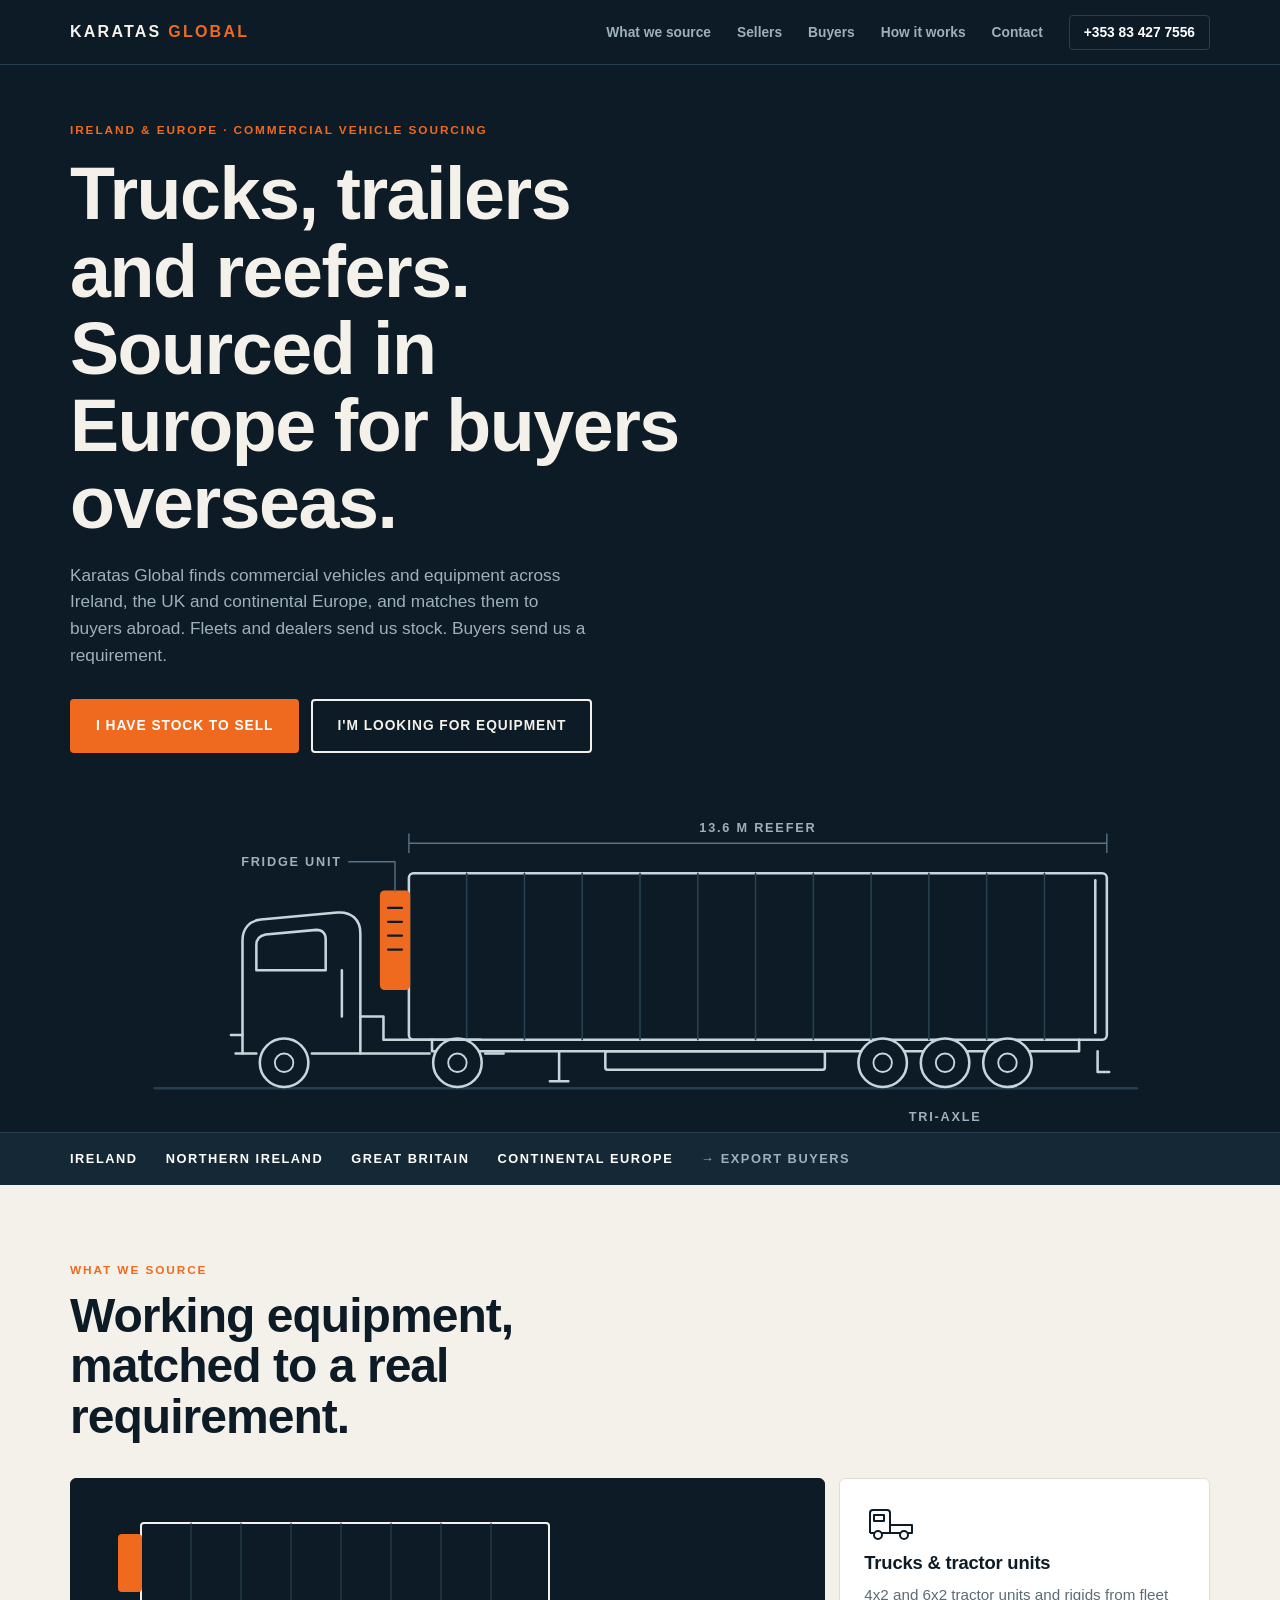
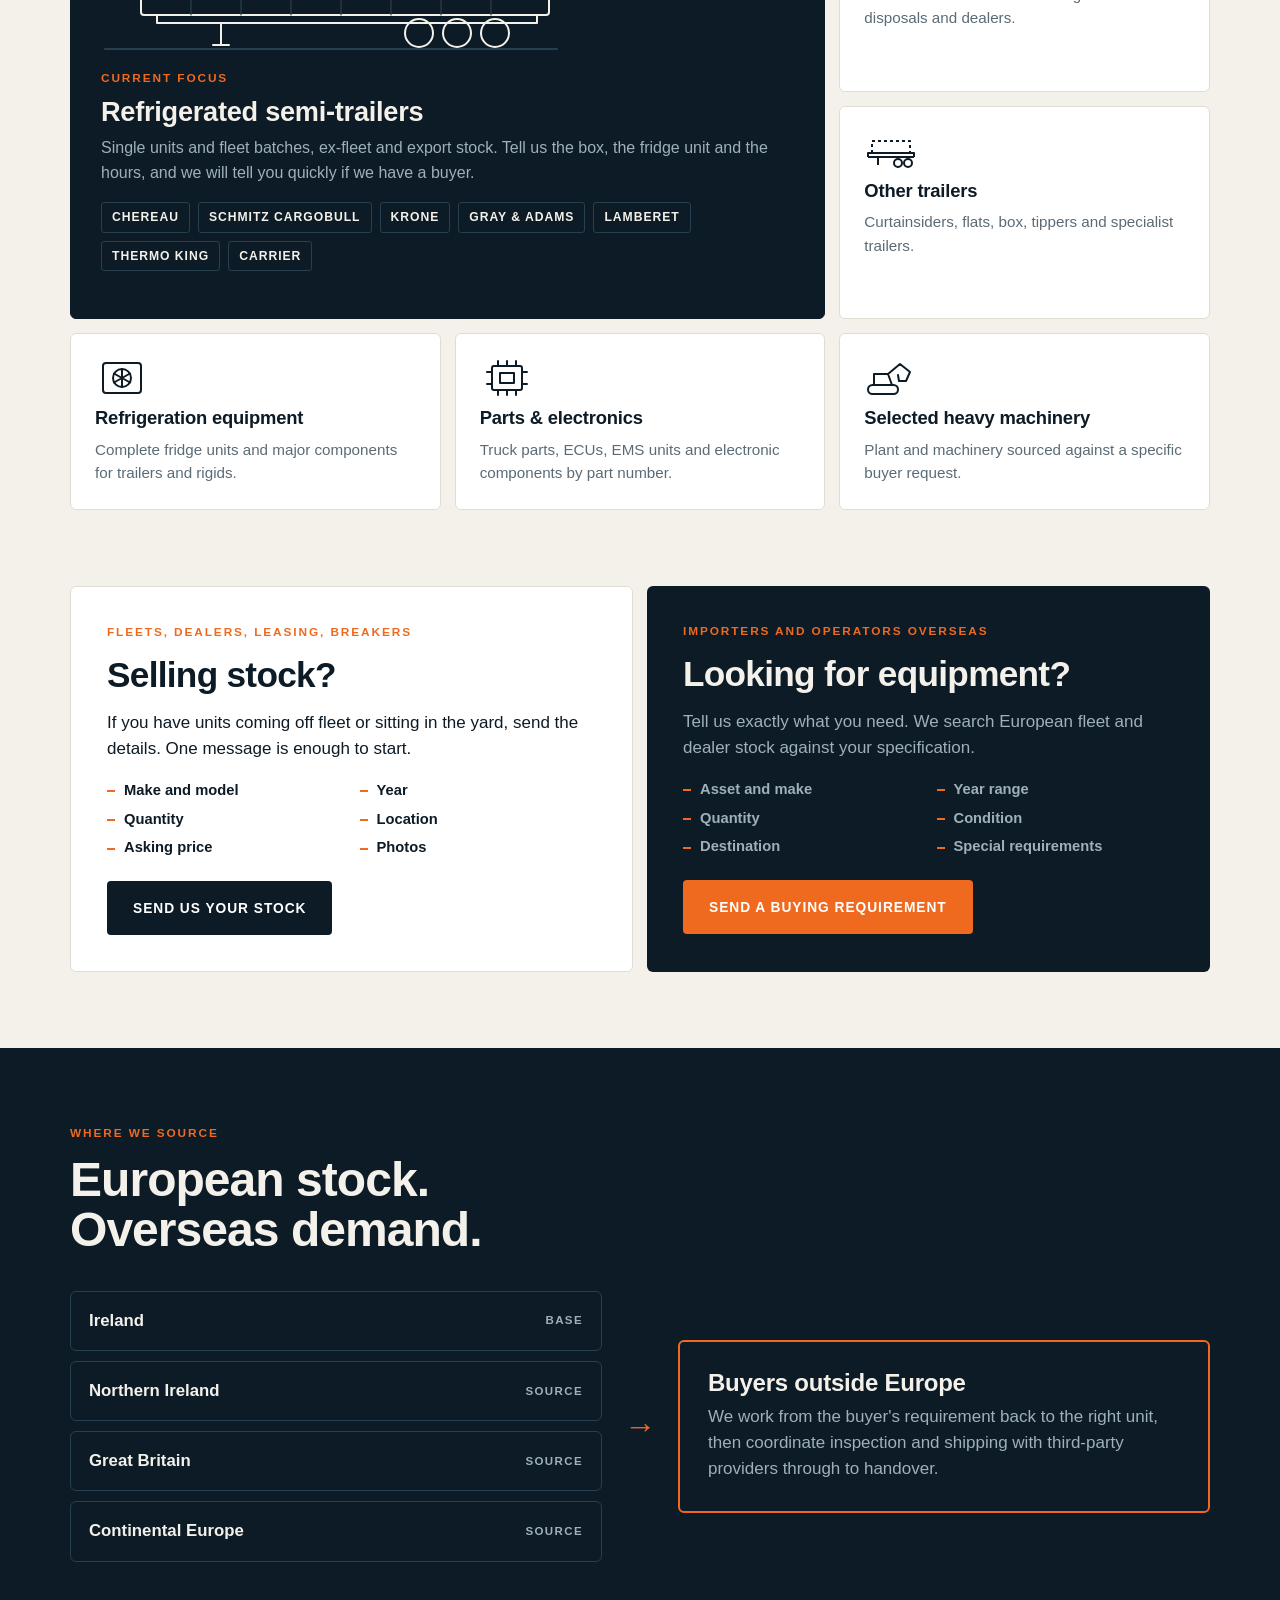
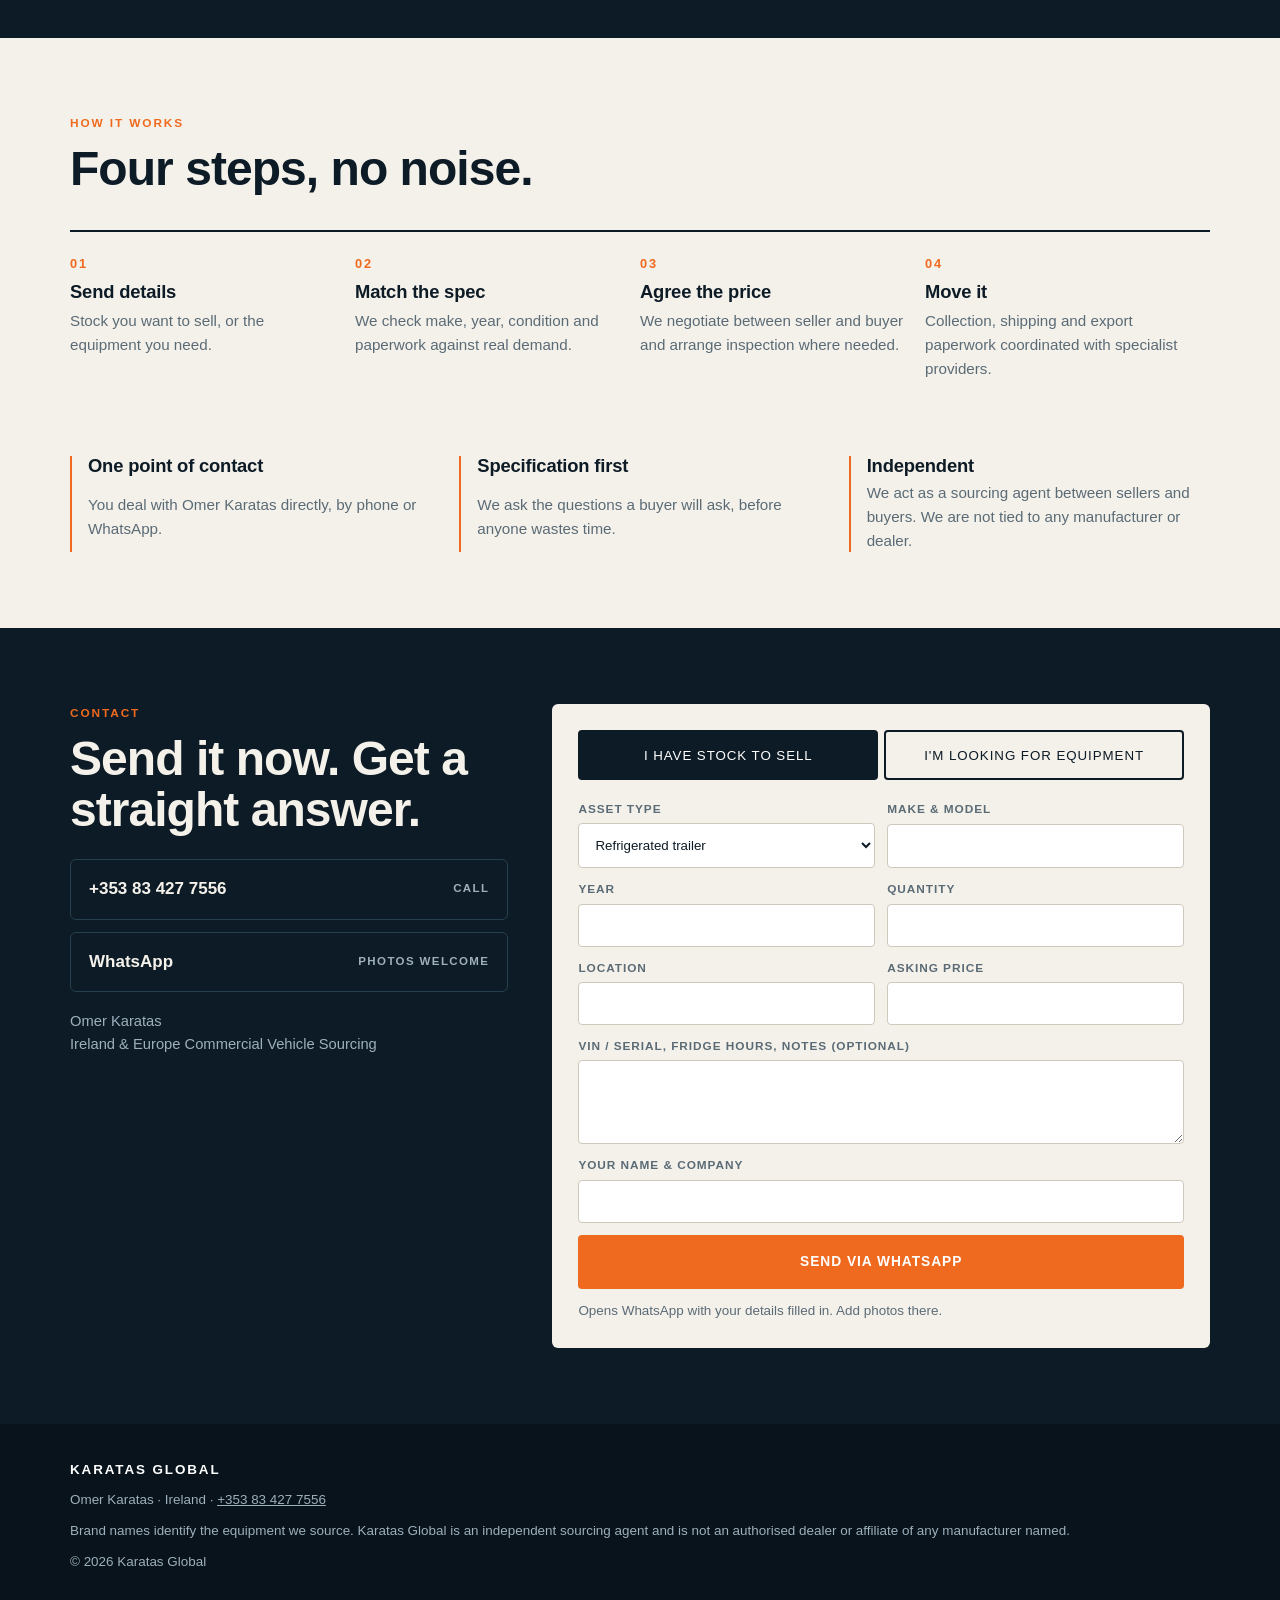
==== index.html @ 40016ddd "Add index.html for Karatas Global website This commit adds a new HTML file for the Karatas Global we" ====
<!doctype html>
<html lang="en">
<head>
<meta charset="utf-8">
<meta name="viewport" content="width=device-width, initial-scale=1">
<title>Karatas Global | Commercial Vehicle Sourcing, Ireland &amp; Europe</title>
<meta name="description" content="Karatas Global sources refrigerated trailers, trucks, trailers, fridge units, parts and machinery across Ireland, the UK and Europe for overseas buyers. Send stock or a buying requirement.">
<link rel="canonical" href="https://karatasglobal.com/">
<meta name="theme-color" content="#0d1b26">
<meta property="og:type" content="website">
<meta property="og:site_name" content="Karatas Global">
<meta property="og:title" content="Karatas Global | Commercial Vehicle Sourcing, Ireland &amp; Europe">
<meta property="og:description" content="Refrigerated trailers, trucks, trailers, fridge units, parts and machinery sourced across Ireland, the UK and Europe for overseas buyers.">
<meta property="og:url" content="https://karatasglobal.com/">
<link rel="icon" href="data:image/svg+xml,%3Csvg xmlns='http://www.w3.org/2000/svg' viewBox='0 0 64 64'%3E%3Crect width='64' height='64' rx='10' fill='%230d1b26'/%3E%3Cpath d='M18 14h8v15l13-15h10L35 30l15 20H40L29.500 35 26 39v11h-8z' fill='%23f4f1ea'/%3E%3Crect x='18' y='54' width='32' height='3' fill='%23ef6a1f'/%3E%3C/svg%3E">
<script type="application/ld+json">
{"@context":"https://schema.org","@type":"Organization","name":"Karatas Global","url":"https://karatasglobal.com/","description":"Commercial vehicle and equipment sourcing across Ireland, the UK and Europe.","telephone":"+353834277556","founder":{"@type":"Person","name":"Omer Karatas"},"areaServed":["Ireland","United Kingdom","Europe"],"contactPoint":{"@type":"ContactPoint","telephone":"+353834277556","contactType":"sales","availableLanguage":["English"]}}
</script>
<style>
:root{--ink:#0d1b26;--ink2:#152836;--line:#27404f;--paper:#f4f1ea;--white:#fff;--mute:#5b6b76;--mute-d:#9db0bc;--acc:#ef6a1f;--acc-d:#c9520f;--max:1180px}
*{box-sizing:border-box}
html{scroll-behavior:smooth;-webkit-text-size-adjust:100%}
body{margin:0;background:var(--paper);color:var(--ink);font:400 17px/1.55 "Helvetica Neue",Helvetica,Arial,system-ui,sans-serif;-webkit-font-smoothing:antialiased}
a{color:inherit}
h1,h2,h3{margin:0;line-height:1.05;letter-spacing:-.02em;font-weight:800}
h2{font-size:clamp(1.9rem,4.4vw,3rem)}
h3{font-size:1.15rem;letter-spacing:-.01em}
p{margin:0}
.wrap{max-width:var(--max);margin:0 auto;padding:0 20px}
.eyebrow{font-size:.74rem;font-weight:700;letter-spacing:.16em;text-transform:uppercase;color:var(--acc)}
.btn{display:inline-flex;align-items:center;justify-content:center;gap:.5em;min-height:54px;padding:0 24px;border:2px solid transparent;border-radius:4px;font-weight:800;font-size:.86rem;letter-spacing:.07em;text-transform:uppercase;text-decoration:none;cursor:pointer;font-family:inherit;transition:background .15s,color .15s,border-color .15s}
.btn-a{background:var(--acc);color:#fff}
.btn-a:hover{background:var(--acc-d)}
.btn-o{border-color:currentColor;background:transparent;color:inherit}
.btn-o:hover{background:var(--paper);color:var(--ink);border-color:var(--paper)}
.btn-d{background:var(--ink);color:#fff}
.btn-d:hover{background:var(--ink2)}
:focus-visible{outline:3px solid var(--acc);outline-offset:2px}

header{position:sticky;top:0;z-index:20;background:var(--ink);color:var(--paper);border-bottom:1px solid var(--line)}
.bar{display:flex;align-items:center;justify-content:space-between;height:64px}
.logo{font-weight:800;letter-spacing:.14em;font-size:1rem;text-decoration:none;white-space:nowrap}
.logo span{color:var(--acc)}
nav ul{display:flex;gap:26px;list-style:none;margin:0;padding:0;align-items:center}
nav a{text-decoration:none;font-size:.86rem;font-weight:600;color:var(--mute-d)}
nav a:hover{color:#fff}
nav a.tel{color:#fff;border:1px solid var(--line);padding:9px 14px;border-radius:4px}
.burger{display:none;background:none;border:1px solid var(--line);color:#fff;width:44px;height:44px;border-radius:4px;font-size:1.2rem;cursor:pointer}

.hero{background:var(--ink);color:var(--paper);padding:56px 0 0;overflow:hidden}
.hero h1{font-size:clamp(2.3rem,6.6vw,4.6rem);max-width:15ch;margin:16px 0 20px}
.hero .lead{max-width:54ch;color:var(--mute-d);font-size:1.08rem}
.cta{display:flex;flex-wrap:wrap;gap:12px;margin-top:30px}
.rig{display:block;width:100%;max-width:1040px;margin:44px auto 0;color:#c9d5dc}
.rig text{font:700 11px "Helvetica Neue",Arial,sans-serif;letter-spacing:.14em;fill:var(--mute-d)}
.strip{background:var(--ink2);color:var(--mute-d);border-top:1px solid var(--line);font-size:.8rem;font-weight:700;letter-spacing:.12em;text-transform:uppercase}
.strip .wrap{display:flex;flex-wrap:wrap;gap:8px 28px;padding-top:16px;padding-bottom:16px}
.strip b{color:#fff;font-weight:700}

section{padding:76px 0}
.head{display:grid;gap:12px;margin-bottom:36px;max-width:60ch}
.head p:not(.eyebrow){color:var(--mute)}
.grid{display:grid;gap:14px;grid-template-columns:repeat(3,1fr)}
.card{background:var(--white);border:1px solid #e2ddd2;border-radius:6px;padding:24px;display:grid;gap:10px;align-content:start}
.card svg{width:54px;height:40px;color:var(--ink)}
.card p:not(.eyebrow){color:var(--mute);font-size:.95rem}
.card.big{grid-column:span 2;grid-row:span 2;background:var(--ink);color:var(--paper);border-color:var(--ink);padding:30px}
.card.big svg{color:var(--paper);width:100%;height:auto;max-width:460px}
.card.big h3{font-size:1.7rem}
.card.big p:not(.eyebrow){color:var(--mute-d);font-size:1rem}
.tags{display:flex;flex-wrap:wrap;gap:8px;margin-top:6px;padding:0;list-style:none}
.tags li{border:1px solid var(--line);border-radius:3px;padding:5px 10px;font-size:.76rem;font-weight:700;letter-spacing:.08em;text-transform:uppercase}

.split{display:grid;grid-template-columns:1fr 1fr;gap:14px}
.panel{border-radius:6px;padding:36px;display:grid;gap:16px;align-content:start}
.panel.s{background:var(--white);border:1px solid #e2ddd2}
.panel.b{background:var(--ink);color:var(--paper)}
.panel.b p:not(.eyebrow),.panel.b li{color:var(--mute-d)}
.panel h2{font-size:clamp(1.6rem,3.2vw,2.2rem)}
.send{list-style:none;margin:0;padding:0;display:grid;grid-template-columns:1fr 1fr;gap:6px 16px;font-size:.92rem;font-weight:600}
.send li::before{content:"";display:inline-block;width:8px;height:2px;background:var(--acc);margin-right:9px;vertical-align:middle}
.panel .btn{justify-self:start;margin-top:6px}

.dark{background:var(--ink);color:var(--paper)}
.dark .head p:not(.eyebrow){color:var(--mute-d)}
.route{display:grid;grid-template-columns:1fr auto 1fr;gap:22px;align-items:center}
.places{display:grid;gap:10px}
.place{border:1px solid var(--line);border-radius:6px;padding:16px 18px;font-weight:800;font-size:1.05rem;display:flex;justify-content:space-between;align-items:center}
.place small{font-weight:600;color:var(--mute-d);font-size:.72rem;letter-spacing:.12em;text-transform:uppercase}
.arrow{color:var(--acc);font-size:2rem;font-weight:800}
.dest{border:2px solid var(--acc);border-radius:6px;padding:28px}
.dest h3{font-size:1.5rem;margin-bottom:8px}
.dest p{color:var(--mute-d)}

.steps{display:grid;grid-template-columns:repeat(4,1fr);gap:0;counter-reset:s;border-top:2px solid var(--ink)}
.step{padding:22px 20px 0 0;counter-increment:s;display:grid;gap:8px;align-content:start}
.step::before{content:"0" counter(s);font-weight:800;font-size:.8rem;letter-spacing:.14em;color:var(--acc)}
.step p{color:var(--mute);font-size:.95rem}

.why{display:grid;grid-template-columns:repeat(3,1fr);gap:28px}
.why div{border-left:2px solid var(--acc);padding-left:16px;display:grid;gap:6px}
.why p{color:var(--mute);font-size:.95rem}

.contact{display:grid;grid-template-columns:.8fr 1.2fr;gap:44px;align-items:start}
.direct{display:grid;gap:12px;margin-top:24px}
.direct a{display:flex;align-items:center;justify-content:space-between;border:1px solid var(--line);border-radius:6px;padding:16px 18px;text-decoration:none;font-weight:800}
.direct a small{color:var(--mute-d);font-weight:600;font-size:.72rem;letter-spacing:.12em;text-transform:uppercase}
.direct a:hover{border-color:var(--acc)}
.formbox{background:var(--paper);color:var(--ink);border-radius:6px;padding:26px}
.tabs{display:grid;grid-template-columns:1fr 1fr;gap:6px;margin-bottom:20px}
.tabs button{min-height:50px;border:2px solid var(--ink);background:transparent;color:var(--ink);font:800 .78rem/1.2 inherit;font-family:inherit;letter-spacing:.07em;text-transform:uppercase;border-radius:4px;cursor:pointer;padding:6px}
.tabs button[aria-selected=true]{background:var(--ink);color:#fff}
form{display:grid;grid-template-columns:1fr 1fr;gap:12px}
form[hidden]{display:none}
label{display:grid;gap:5px;font-size:.74rem;font-weight:700;letter-spacing:.08em;text-transform:uppercase;color:var(--mute)}
label.w{grid-column:1/-1}
input,select,textarea{font:400 16px/1.3 inherit;font-family:inherit;color:var(--ink);background:#fff;border:1px solid #cfc9bc;border-radius:4px;padding:13px 12px;width:100%}
textarea{min-height:84px;resize:vertical}
form .btn{grid-column:1/-1}
.note{grid-column:1/-1;font-size:.84rem;color:var(--mute)}

footer{background:#08131b;color:var(--mute-d);padding:36px 0 96px;font-size:.84rem}
footer .wrap{display:grid;gap:10px}
footer b{color:#fff;letter-spacing:.14em}
.dock{display:none}

@media(max-width:900px){
 nav ul{display:none;position:absolute;left:0;right:0;top:64px;background:var(--ink);flex-direction:column;align-items:stretch;gap:0;padding:8px 20px 20px;border-bottom:1px solid var(--line)}
 nav ul.open{display:flex}
 nav li a{display:block;padding:14px 0;font-size:1rem}
 nav a.tel{text-align:center;margin-top:8px}
 .burger{display:block}
 section{padding:56px 0}
 .hero{padding-top:36px}
 .cta .btn{flex:1 1 100%}
 .grid,.split,.why,.contact{grid-template-columns:1fr}
 .card.big{grid-column:auto;grid-row:auto}
 .steps{grid-template-columns:1fr 1fr;gap:0 16px}
 .step{padding-bottom:18px}
 .route{grid-template-columns:1fr}
 .arrow{transform:rotate(90deg);justify-self:center}
 .panel{padding:26px}
 .rig text{display:none}
 .dock{display:grid;grid-template-columns:1fr 1fr;position:fixed;left:0;right:0;bottom:0;z-index:30;background:var(--ink);border-top:1px solid var(--line);padding-bottom:env(safe-area-inset-bottom)}
 .dock a{min-height:56px;display:flex;align-items:center;justify-content:center;color:#fff;font-weight:800;font-size:.84rem;letter-spacing:.08em;text-transform:uppercase;text-decoration:none}
 .dock a+a{background:var(--acc)}
}
@media(max-width:480px){form{grid-template-columns:1fr}.send{grid-template-columns:1fr}}
@media(prefers-reduced-motion:reduce){html{scroll-behavior:auto}}
</style>
</head>
<body>

<header>
 <div class="wrap bar">
  <a class="logo" href="#top" aria-label="Karatas Global home">KARATAS <span>GLOBAL</span></a>
  <nav aria-label="Main">
   <button class="burger" aria-expanded="false" aria-controls="menu" aria-label="Menu">&#9776;</button>
   <ul id="menu">
    <li><a href="#source">What we source</a></li>
    <li><a href="#sellers">Sellers</a></li>
    <li><a href="#buyers">Buyers</a></li>
    <li><a href="#how">How it works</a></li>
    <li><a href="#contact">Contact</a></li>
    <li><a class="tel" href="tel:+353834277556">+353 83 427 7556</a></li>
   </ul>
  </nav>
 </div>
</header>

<main id="top">
<div class="hero">
 <div class="wrap">
  <p class="eyebrow">Ireland &amp; Europe &middot; Commercial Vehicle Sourcing</p>
  <h1>Trucks, trailers and reefers. Sourced in Europe for buyers overseas.</h1>
  <p class="lead">Karatas Global finds commercial vehicles and equipment across Ireland, the UK and continental Europe, and matches them to buyers abroad. Fleets and dealers send us stock. Buyers send us a requirement.</p>
  <div class="cta">
   <a class="btn btn-a" href="#contact" data-mode="sell">I have stock to sell</a>
   <a class="btn btn-o" href="#contact" data-mode="buy">I'm looking for equipment</a>
  </div>
  <svg class="rig" viewBox="0 0 900 290" fill="none" stroke="currentColor" stroke-width="2.2" stroke-linecap="round" stroke-linejoin="round" role="img" aria-label="Line drawing of a tractor unit pulling a refrigerated semi-trailer">
   <path d="M30 252h850" stroke="#27404f"/>
   <rect x="250" y="66" width="604" height="144" rx="4"/>
   <path d="M300 66v144M350 66v144M400 66v144M450 66v144M500 66v144M550 66v144M600 66v144M650 66v144M700 66v144M750 66v144M800 66v144" stroke="#27404f" stroke-width="1.4"/>
   <path d="M844 72v132"/>
   <rect x="226" y="82" width="24" height="84" rx="3" fill="#ef6a1f" stroke="#ef6a1f"/>
   <path d="M232 96h12M232 108h12M232 120h12M232 132h12" stroke="#0d1b26" stroke-width="2"/>
   <path d="M270 210v10h560v-10M380 220v26M372 246h16"/>
   <rect x="420" y="220" width="190" height="16" rx="2"/>
   <path d="M846 220v18h10"/>
   <g fill="#0d1b26"><circle cx="660" cy="230" r="21"/><circle cx="714" cy="230" r="21"/><circle cx="768" cy="230" r="21"/><circle cx="292" cy="230" r="21"/><circle cx="142" cy="230" r="21"/></g>
   <g stroke-width="1.6"><circle cx="660" cy="230" r="8"/><circle cx="714" cy="230" r="8"/><circle cx="768" cy="230" r="8"/><circle cx="292" cy="230" r="8"/><circle cx="142" cy="230" r="8"/></g>
   <path d="M106 222v-98c0-10 6-17 16-18l66-6c12-1 20 6 20 18v104"/>
   <path d="M118 150v-22c0-5 3-8 8-9l44-4c5 0 8 3 8 8v27z"/>
   <path d="M208 190h20v20h84M100 222h18M166 222h102M316 222h16M192 150v40M96 206h10"/>
   <path d="M250 40h604M250 32v16M854 32v16" stroke="#5b7384" stroke-width="1.2"/>
   <text x="552" y="30" text-anchor="middle" stroke="none">13.6 M REEFER</text>
   <path d="M238 82V56h-40" stroke="#5b7384" stroke-width="1.2"/>
   <text x="192" y="60" text-anchor="end" stroke="none">FRIDGE UNIT</text>
   <text x="714" y="280" text-anchor="middle" stroke="none">TRI-AXLE</text>
  </svg>
 </div>
 <div class="strip"><div class="wrap"><span><b>Ireland</b></span><span><b>Northern Ireland</b></span><span><b>Great Britain</b></span><span><b>Continental Europe</b></span><span>&rarr; Export buyers</span></div></div>
</div>

<section id="source">
 <div class="wrap">
  <div class="head">
   <p class="eyebrow">What we source</p>
   <h2>Working equipment, matched to a real requirement.</h2>
  </div>
  <div class="grid">
   <article class="card big">
    <svg viewBox="0 0 460 150" fill="none" stroke="currentColor" stroke-width="2" stroke-linejoin="round" stroke-linecap="round" aria-hidden="true"><rect x="40" y="14" width="408" height="92" rx="3"/><rect x="18" y="26" width="22" height="56" rx="3" fill="#ef6a1f" stroke="#ef6a1f"/><path d="M90 14v92M140 14v92M190 14v92M240 14v92M290 14v92M340 14v92M390 14v92" stroke="#27404f" stroke-width="1.2"/><path d="M56 106v8h380v-8M120 114v22M112 136h16"/><circle cx="318" cy="124" r="14"/><circle cx="356" cy="124" r="14"/><circle cx="394" cy="124" r="14"/><path d="M4 140h452" stroke="#27404f"/></svg>
    <p class="eyebrow">Current focus</p>
    <h3>Refrigerated semi-trailers</h3>
    <p>Single units and fleet batches, ex-fleet and export stock. Tell us the box, the fridge unit and the hours, and we will tell you quickly if we have a buyer.</p>
    <ul class="tags" aria-label="Makes we look for"><li>Chereau</li><li>Schmitz Cargobull</li><li>Krone</li><li>Gray &amp; Adams</li><li>Lamberet</li><li>Thermo King</li><li>Carrier</li></ul>
   </article>
   <article class="card">
    <svg viewBox="0 0 54 40" fill="none" stroke="currentColor" stroke-width="2" stroke-linejoin="round" aria-hidden="true"><path d="M6 30V10c0-2 1-3 3-3h14c2 0 3 1 3 3v20M26 22h22v8H6"/><path d="M10 18v-6h10v6z"/><circle cx="14" cy="32" r="4" fill="#fff"/><circle cx="40" cy="32" r="4" fill="#fff"/></svg>
    <h3>Trucks &amp; tractor units</h3>
    <p>4x2 and 6x2 tractor units and rigids from fleet disposals and dealers.</p>
   </article>
   <article class="card">
    <svg viewBox="0 0 54 40" fill="none" stroke="currentColor" stroke-width="2" stroke-linejoin="round" aria-hidden="true"><path d="M4 26h46M4 26v-4h46v4M14 26v8"/><circle cx="34" cy="32" r="4" fill="#fff"/><circle cx="44" cy="32" r="4" fill="#fff"/><path d="M8 22V10h38v12" stroke-dasharray="3 3"/></svg>
    <h3>Other trailers</h3>
    <p>Curtainsiders, flats, box, tippers and specialist trailers.</p>
   </article>
   <article class="card">
    <svg viewBox="0 0 54 40" fill="none" stroke="currentColor" stroke-width="2" stroke-linejoin="round" stroke-linecap="round" aria-hidden="true"><rect x="8" y="5" width="38" height="30" rx="3"/><circle cx="27" cy="20" r="9"/><path d="M27 11v18M19 15.500l16 9M35 15.500l-16 9"/></svg>
    <h3>Refrigeration equipment</h3>
    <p>Complete fridge units and major components for trailers and rigids.</p>
   </article>
   <article class="card">
    <svg viewBox="0 0 54 40" fill="none" stroke="currentColor" stroke-width="2" stroke-linejoin="round" stroke-linecap="round" aria-hidden="true"><rect x="12" y="8" width="30" height="24" rx="2"/><rect x="20" y="15" width="14" height="10"/><path d="M18 8V3M27 8V3M36 8V3M18 37v-5M27 37v-5M36 37v-5M12 14H7M12 26H7M47 14h-5M47 26h-5"/></svg>
    <h3>Parts &amp; electronics</h3>
    <p>Truck parts, ECUs, EMS units and electronic components by part number.</p>
   </article>
   <article class="card">
    <svg viewBox="0 0 54 40" fill="none" stroke="currentColor" stroke-width="2" stroke-linejoin="round" stroke-linecap="round" aria-hidden="true"><rect x="4" y="27" width="30" height="9" rx="4.500"/><path d="M10 27V16h14l4 11M24 16l12-10 10 8-4 9h-7l-1-6"/></svg>
    <h3>Selected heavy machinery</h3>
    <p>Plant and machinery sourced against a specific buyer request.</p>
   </article>
  </div>
 </div>
</section>

<section style="padding-top:0">
 <div class="wrap split">
  <div class="panel s" id="sellers">
   <p class="eyebrow">Fleets, dealers, leasing, breakers</p>
   <h2>Selling stock?</h2>
   <p>If you have units coming off fleet or sitting in the yard, send the details. One message is enough to start.</p>
   <ul class="send"><li>Make and model</li><li>Year</li><li>Quantity</li><li>Location</li><li>Asking price</li><li>Photos</li></ul>
   <a class="btn btn-d" href="#contact" data-mode="sell">Send us your stock</a>
  </div>
  <div class="panel b" id="buyers">
   <p class="eyebrow">Importers and operators overseas</p>
   <h2>Looking for equipment?</h2>
   <p>Tell us exactly what you need. We search European fleet and dealer stock against your specification.</p>
   <ul class="send"><li>Asset and make</li><li>Year range</li><li>Quantity</li><li>Condition</li><li>Destination</li><li>Special requirements</li></ul>
   <a class="btn btn-a" href="#contact" data-mode="buy">Send a buying requirement</a>
  </div>
 </div>
</section>

<section class="dark" id="coverage">
 <div class="wrap">
  <div class="head">
   <p class="eyebrow">Where we source</p>
   <h2>European stock. Overseas demand.</h2>
  </div>
  <div class="route">
   <div class="places">
    <div class="place">Ireland <small>Base</small></div>
    <div class="place">Northern Ireland <small>Source</small></div>
    <div class="place">Great Britain <small>Source</small></div>
    <div class="place">Continental Europe <small>Source</small></div>
   </div>
   <div class="arrow" aria-hidden="true">&rarr;</div>
   <div class="dest">
    <h3>Buyers outside Europe</h3>
    <p>We work from the buyer's requirement back to the right unit, then coordinate inspection and shipping with third-party providers through to handover.</p>
   </div>
  </div>
 </div>
</section>

<section id="how">
 <div class="wrap">
  <div class="head">
   <p class="eyebrow">How it works</p>
   <h2>Four steps, no noise.</h2>
  </div>
  <div class="steps">
   <div class="step"><h3>Send details</h3><p>Stock you want to sell, or the equipment you need.</p></div>
   <div class="step"><h3>Match the spec</h3><p>We check make, year, condition and paperwork against real demand.</p></div>
   <div class="step"><h3>Agree the price</h3><p>We negotiate between seller and buyer and arrange inspection where needed.</p></div>
   <div class="step"><h3>Move it</h3><p>Collection, shipping and export paperwork coordinated with specialist providers.</p></div>
  </div>
 </div>
</section>

<section style="padding-top:0">
 <div class="wrap">
  <div class="why">
   <div><h3>One point of contact</h3><p>You deal with Omer Karatas directly, by phone or WhatsApp.</p></div>
   <div><h3>Specification first</h3><p>We ask the questions a buyer will ask, before anyone wastes time.</p></div>
   <div><h3>Independent</h3><p>We act as a sourcing agent between sellers and buyers. We are not tied to any manufacturer or dealer.</p></div>
  </div>
 </div>
</section>

<section class="dark" id="contact">
 <div class="wrap contact">
  <div>
   <p class="eyebrow">Contact</p>
   <h2 style="margin-top:12px">Send it now. Get a straight answer.</h2>
   <div class="direct">
    <a href="tel:+353834277556"><span>+353 83 427 7556</span><small>Call</small></a>
    <a href="https://wa.me/353834277556" target="_blank" rel="noopener"><span>WhatsApp</span><small>Photos welcome</small></a>
   </div>
   <p style="margin-top:18px;color:var(--mute-d);font-size:.92rem">Omer Karatas<br>Ireland &amp; Europe Commercial Vehicle Sourcing</p>
  </div>
  <div class="formbox">
   <div class="tabs" role="tablist">
    <button type="button" role="tab" id="t-sell" aria-controls="f-sell" aria-selected="true">I have stock to sell</button>
    <button type="button" role="tab" id="t-buy" aria-controls="f-buy" aria-selected="false">I'm looking for equipment</button>
   </div>
   <form id="f-sell" data-title="STOCK FOR SALE" role="tabpanel" aria-labelledby="t-sell">
    <label>Asset type<select name="Asset"><option>Refrigerated trailer</option><option>Truck / tractor unit</option><option>Other trailer</option><option>Fridge unit</option><option>Parts / electronics</option><option>Heavy machinery</option></select></label>
    <label>Make &amp; model<input name="Make / model" required autocomplete="off"></label>
    <label>Year<input name="Year" inputmode="numeric"></label>
    <label>Quantity<input name="Quantity" inputmode="numeric"></label>
    <label>Location<input name="Location" required></label>
    <label>Asking price<input name="Price"></label>
    <label class="w">VIN / serial, fridge hours, notes (optional)<textarea name="Notes"></textarea></label>
    <label class="w">Your name &amp; company<input name="From" required autocomplete="name"></label>
    <button class="btn btn-a" type="submit">Send via WhatsApp</button>
    <p class="note">Opens WhatsApp with your details filled in. Add photos there.</p>
   </form>
   <form id="f-buy" data-title="BUYING REQUIREMENT" role="tabpanel" aria-labelledby="t-buy" hidden>
    <label>Asset type<select name="Asset"><option>Refrigerated trailer</option><option>Truck / tractor unit</option><option>Other trailer</option><option>Fridge unit</option><option>Parts / electronics</option><option>Heavy machinery</option></select></label>
    <label>Make &amp; model<input name="Make / model" autocomplete="off"></label>
    <label>Year range<input name="Year range" placeholder="e.g. 2012 or newer"></label>
    <label>Quantity<input name="Quantity" inputmode="numeric"></label>
    <label>Condition<input name="Condition" placeholder="e.g. working, road-ready"></label>
    <label>Destination country / port<input name="Destination" required></label>
    <label class="w">Special requirements (optional)<textarea name="Requirements"></textarea></label>
    <label class="w">Your name &amp; company<input name="From" required autocomplete="name"></label>
    <button class="btn btn-a" type="submit">Send via WhatsApp</button>
    <p class="note">Opens WhatsApp with your requirement filled in.</p>
   </form>
  </div>
 </div>
</section>
</main>

<footer>
 <div class="wrap">
  <b>KARATAS GLOBAL</b>
  <span>Omer Karatas &middot; Ireland &middot; <a href="tel:+353834277556">+353 83 427 7556</a></span>
  <span>Brand names identify the equipment we source. Karatas Global is an independent sourcing agent and is not an authorised dealer or affiliate of any manufacturer named.</span>
  <span>&copy; 2026 Karatas Global</span>
 </div>
</footer>

<div class="dock">
 <a href="tel:+353834277556">Call</a>
 <a href="https://wa.me/353834277556" target="_blank" rel="noopener">WhatsApp</a>
</div>

<script>
(function(){
 var WA='https://wa.me/353834277556?text=';
 var burger=document.querySelector('.burger'),menu=document.getElementById('menu');
 burger.addEventListener('click',function(){var o=menu.classList.toggle('open');burger.setAttribute('aria-expanded',o);});
 menu.addEventListener('click',function(e){if(e.target.tagName==='A'){menu.classList.remove('open');burger.setAttribute('aria-expanded',false);}});
 var tabs={sell:document.getElementById('t-sell'),buy:document.getElementById('t-buy')};
 var forms={sell:document.getElementById('f-sell'),buy:document.getElementById('f-buy')};
 function mode(m){for(var k in tabs){var on=k===m;tabs[k].setAttribute('aria-selected',on);forms[k].hidden=!on;}}
 tabs.sell.addEventListener('click',function(){mode('sell');});
 tabs.buy.addEventListener('click',function(){mode('buy');});
 document.querySelectorAll('[data-mode]').forEach(function(a){a.addEventListener('click',function(){mode(a.getAttribute('data-mode'));});});
 function send(e){
  e.preventDefault();
  var f=e.target,lines=['KARATAS GLOBAL - '+f.getAttribute('data-title')];
  Array.prototype.forEach.call(f.elements,function(el){if(el.name&&el.value.trim()){lines.push(el.name+': '+el.value.trim());}});
  window.open(WA+encodeURIComponent(lines.join('\n')),'_blank','noopener');
 }
 forms.sell.addEventListener('submit',send);
 forms.buy.addEventListener('submit',send);
})();
</script>
</body>
</html>
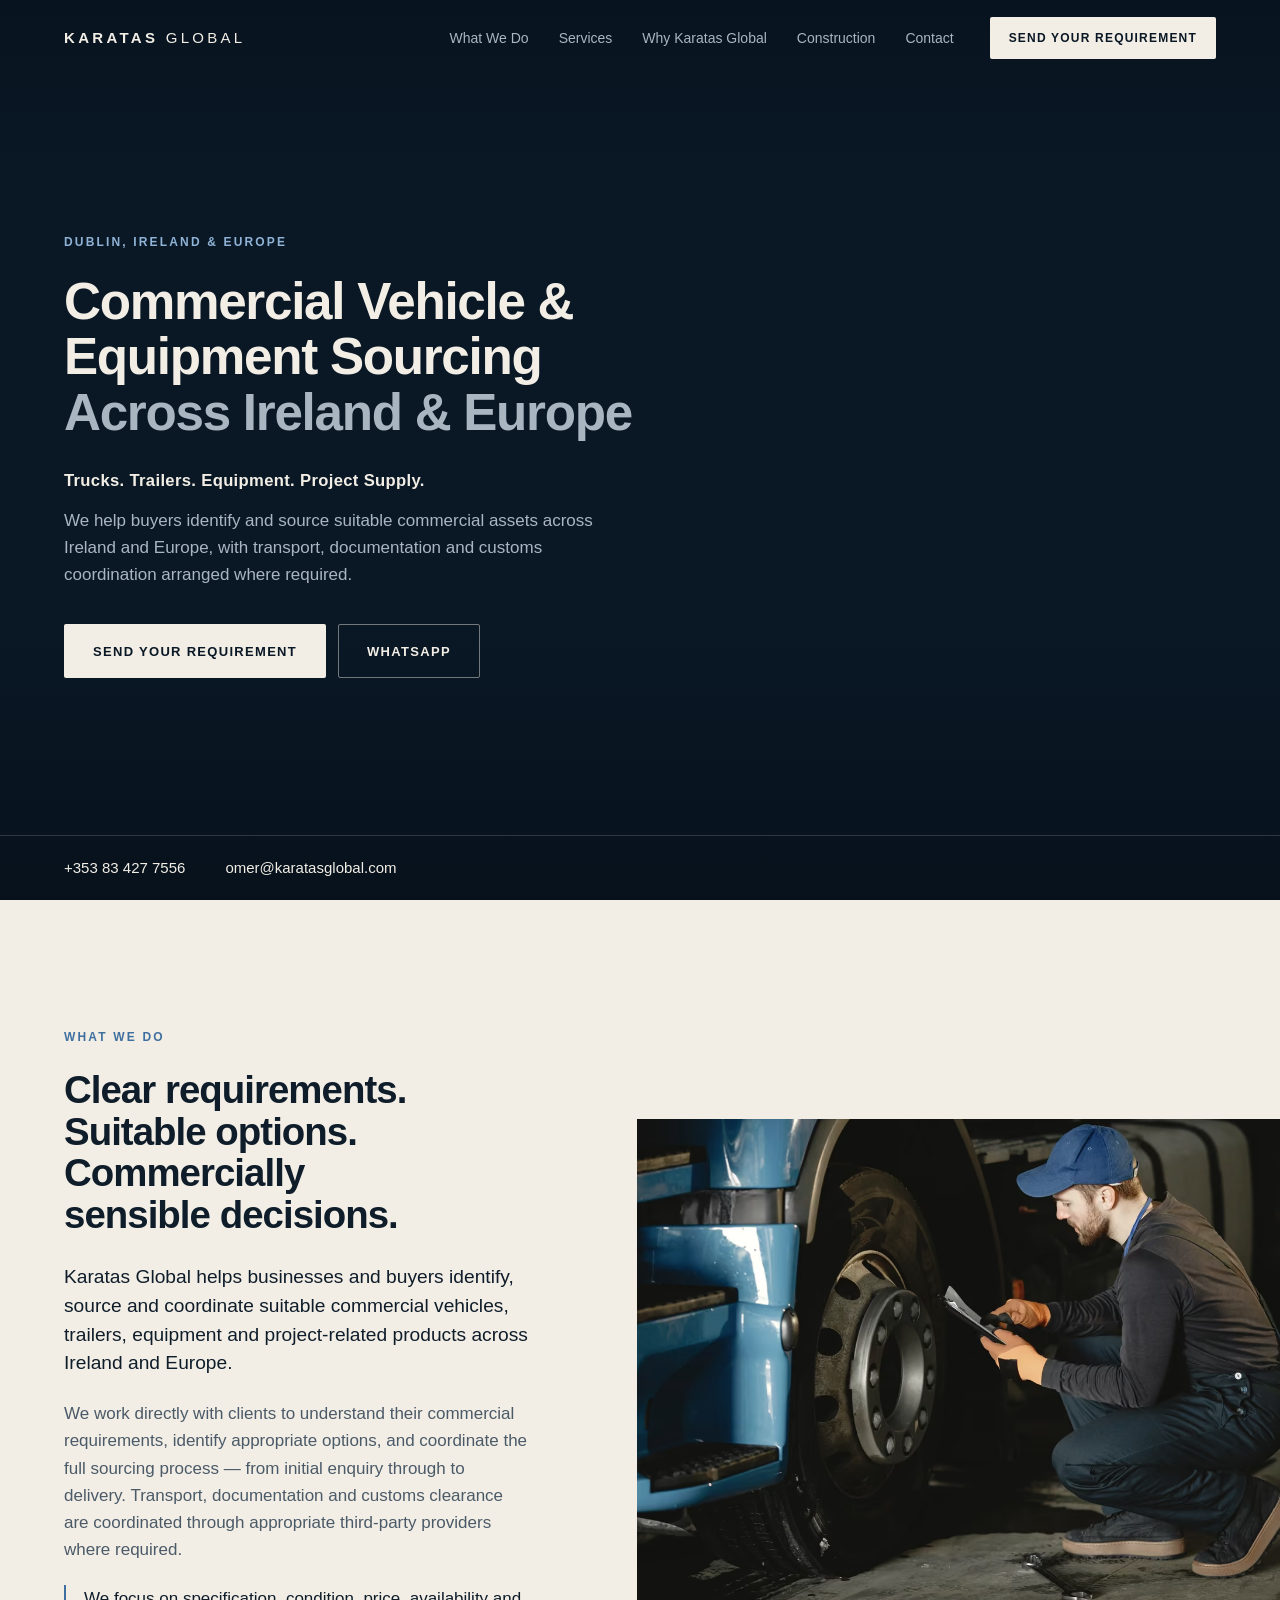
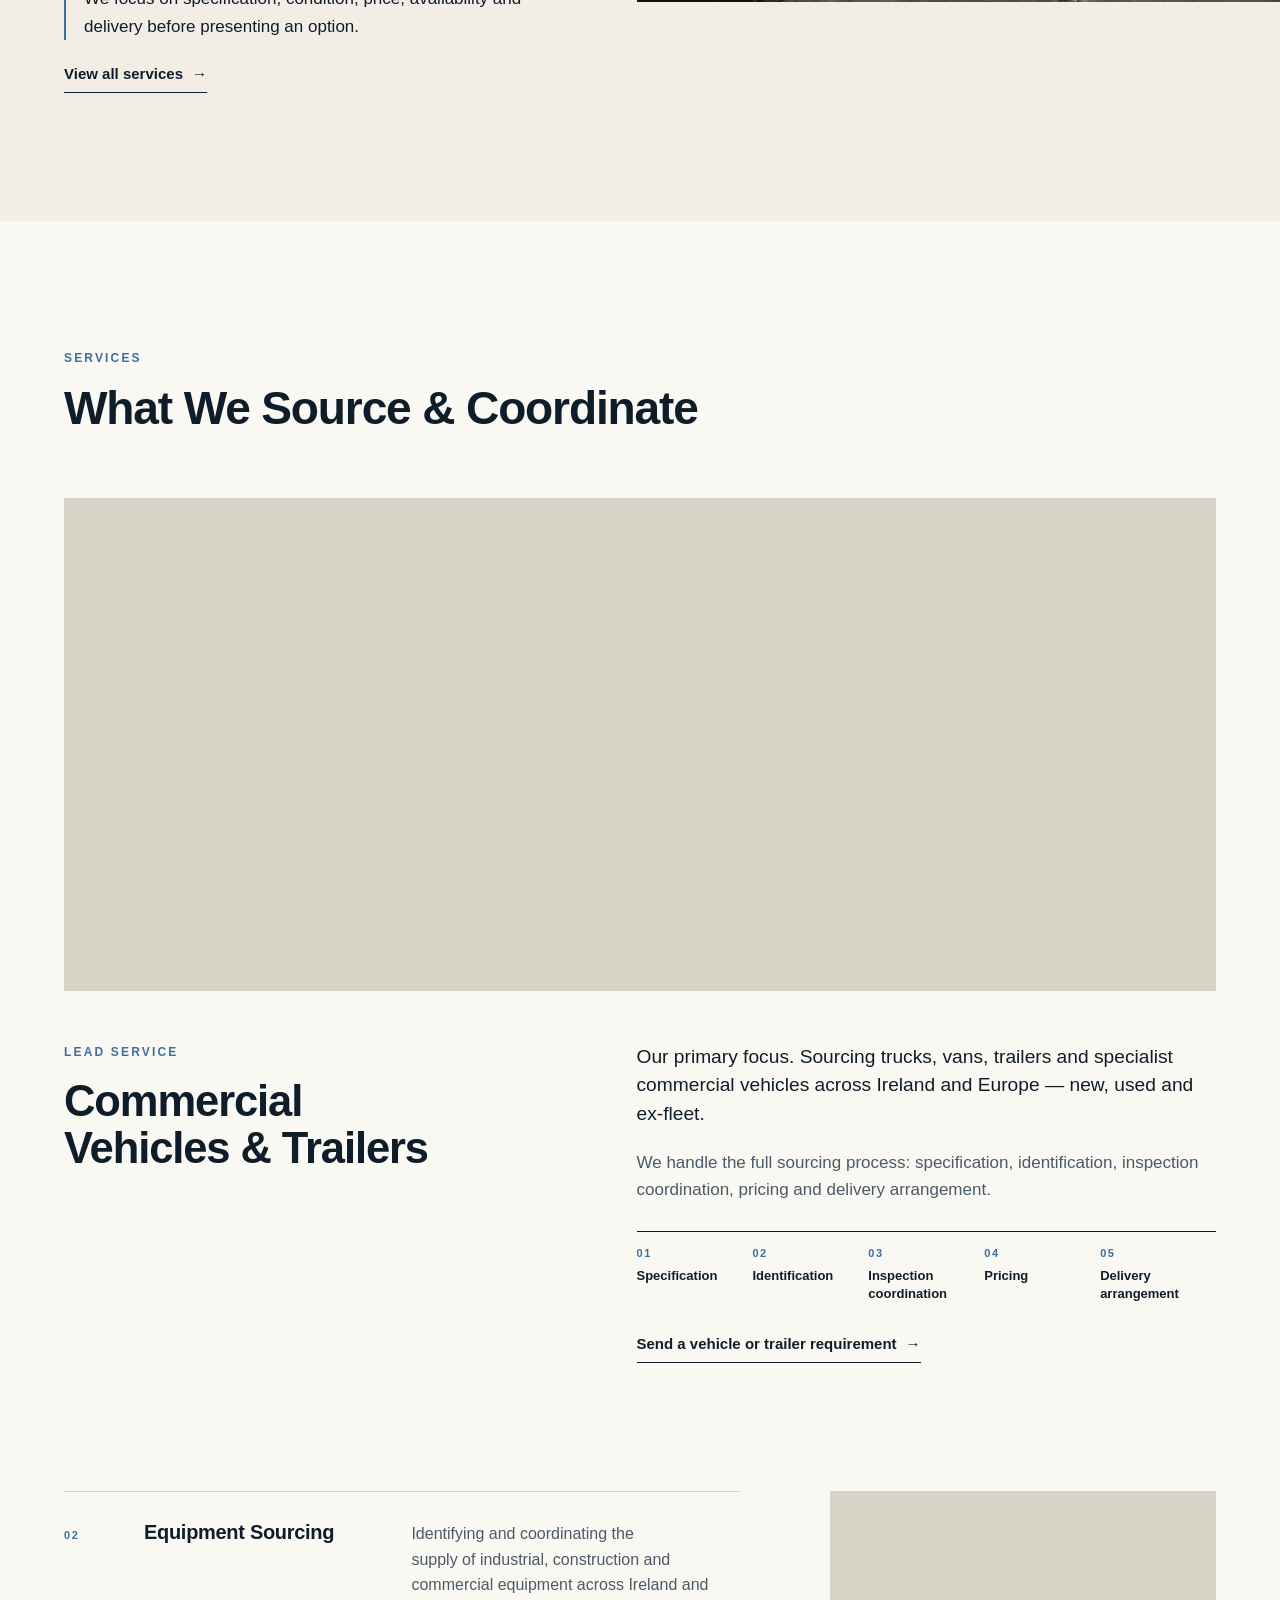
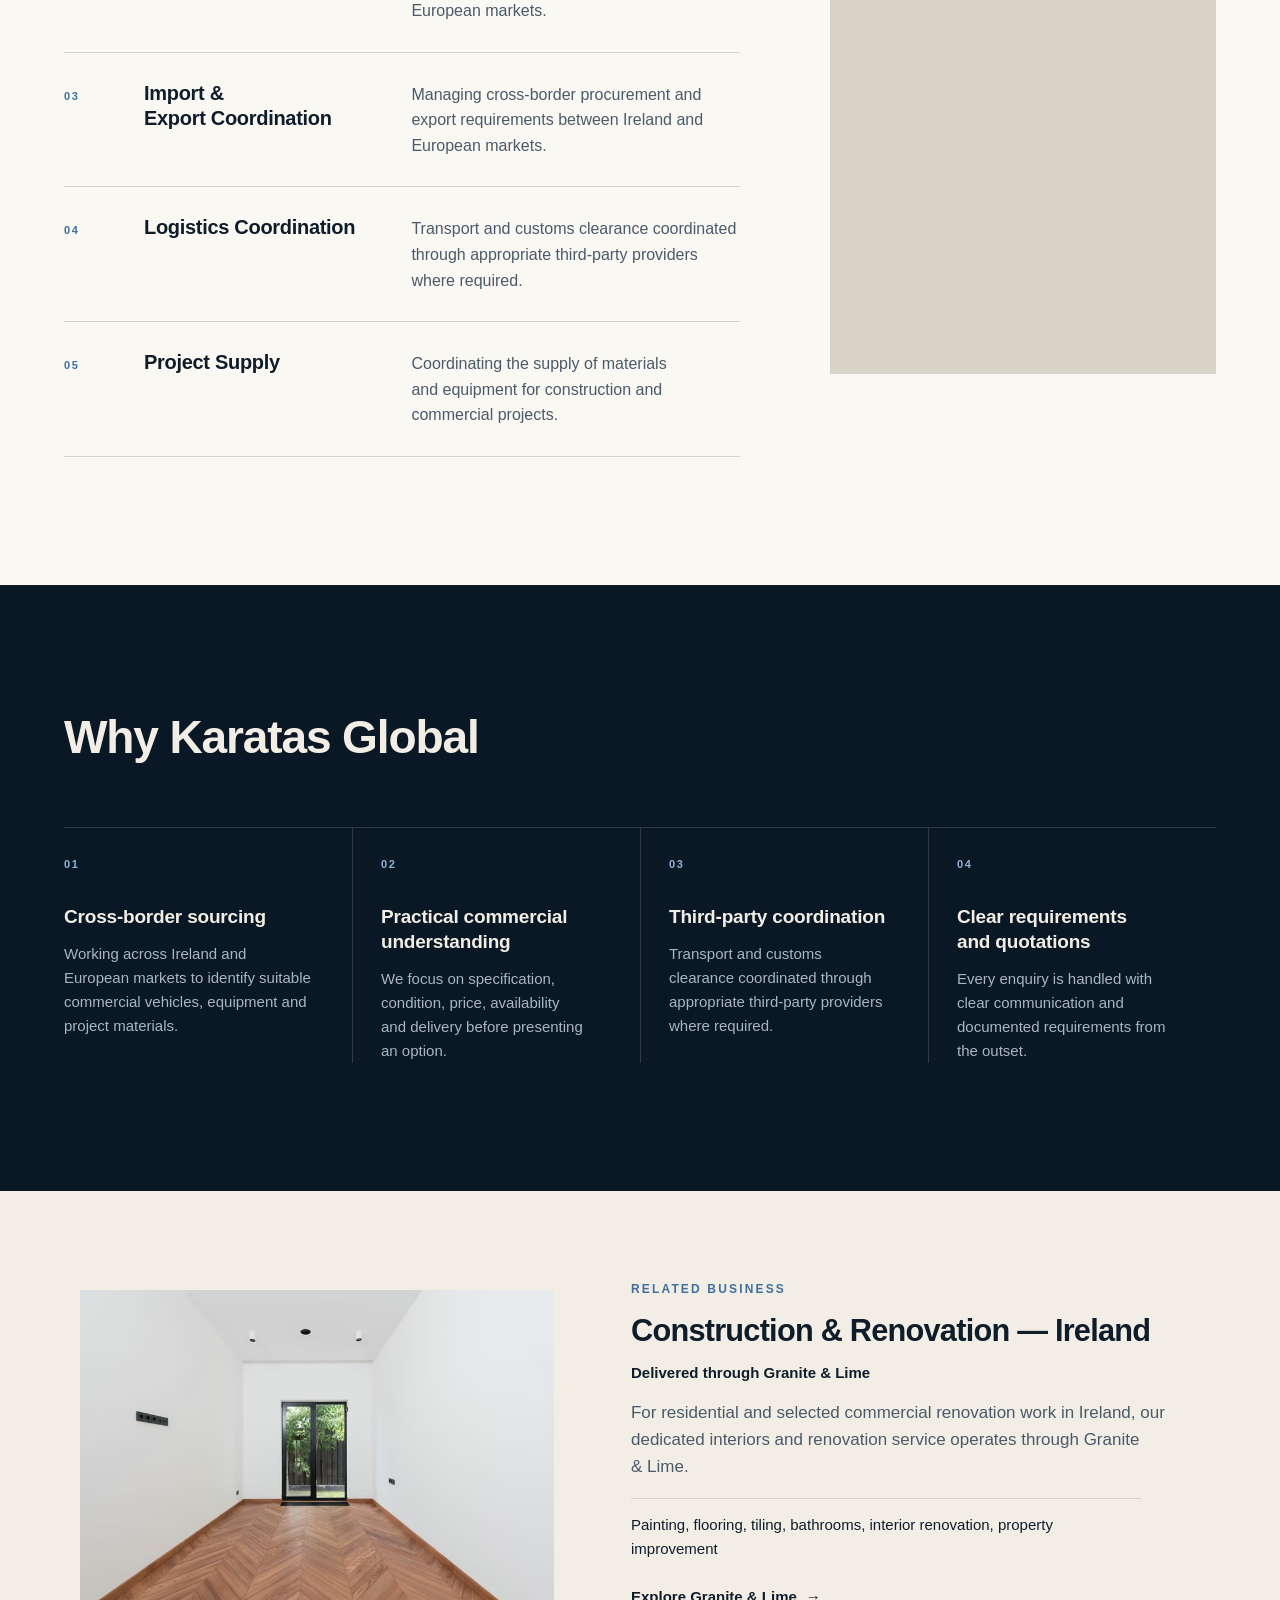
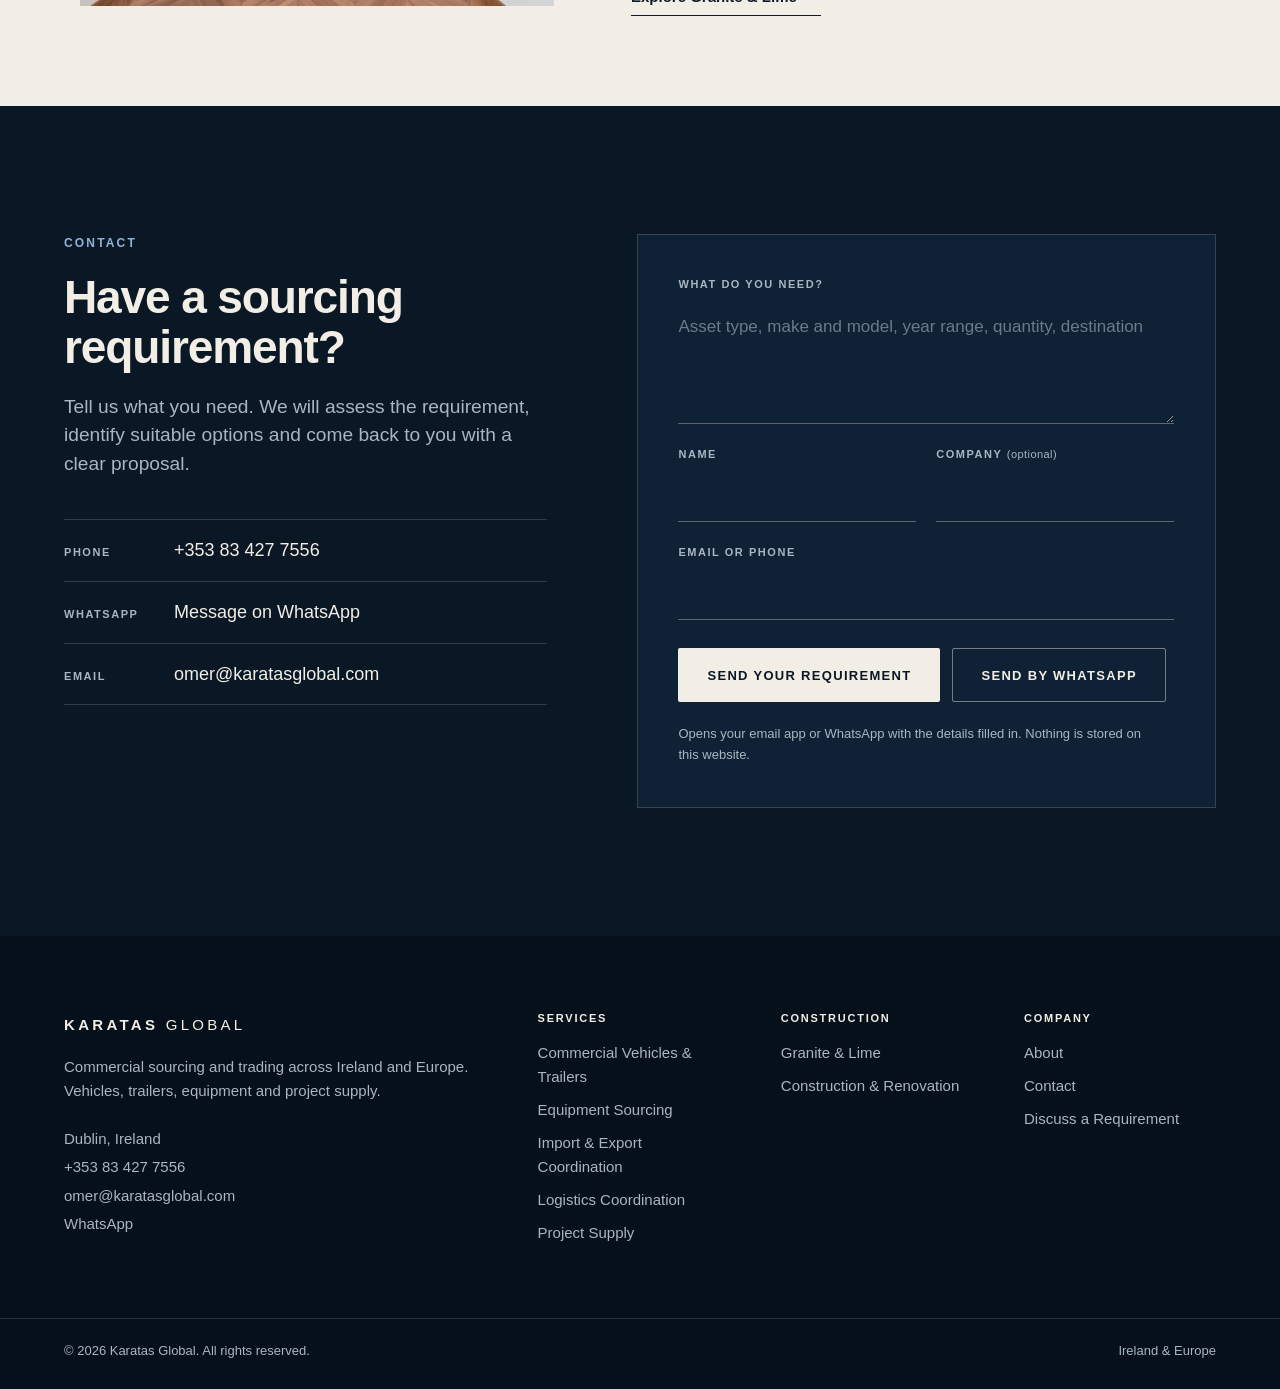
==== commit 3623f2b1: "Deploy Karatas Global V2 redesign" ====
--- a/index.html
+++ b/index.html
@@ -1,397 +1,328 @@
 <!doctype html>
-<html lang="en">
+<html lang="en-IE">
 <head>
-<meta charset="utf-8">
-<meta name="viewport" content="width=device-width, initial-scale=1">
-<title>Karatas Global | Commercial Vehicle Sourcing, Ireland &amp; Europe</title>
-<meta name="description" content="Karatas Global sources refrigerated trailers, trucks, trailers, fridge units, parts and machinery across Ireland, the UK and Europe for overseas buyers. Send stock or a buying requirement.">
-<link rel="canonical" href="https://karatasglobal.com/">
-<meta name="theme-color" content="#0d1b26">
-<meta property="og:type" content="website">
-<meta property="og:site_name" content="Karatas Global">
-<meta property="og:title" content="Karatas Global | Commercial Vehicle Sourcing, Ireland &amp; Europe">
-<meta property="og:description" content="Refrigerated trailers, trucks, trailers, fridge units, parts and machinery sourced across Ireland, the UK and Europe for overseas buyers.">
-<meta property="og:url" content="https://karatasglobal.com/">
-<link rel="icon" href="data:image/svg+xml,%3Csvg xmlns='http://www.w3.org/2000/svg' viewBox='0 0 64 64'%3E%3Crect width='64' height='64' rx='10' fill='%230d1b26'/%3E%3Cpath d='M18 14h8v15l13-15h10L35 30l15 20H40L29.500 35 26 39v11h-8z' fill='%23f4f1ea'/%3E%3Crect x='18' y='54' width='32' height='3' fill='%23ef6a1f'/%3E%3C/svg%3E">
-<script type="application/ld+json">
-{"@context":"https://schema.org","@type":"Organization","name":"Karatas Global","url":"https://karatasglobal.com/","description":"Commercial vehicle and equipment sourcing across Ireland, the UK and Europe.","telephone":"+353834277556","founder":{"@type":"Person","name":"Omer Karatas"},"areaServed":["Ireland","United Kingdom","Europe"],"contactPoint":{"@type":"ContactPoint","telephone":"+353834277556","contactType":"sales","availableLanguage":["English"]}}
-</script>
-<style>
-:root{--ink:#0d1b26;--ink2:#152836;--line:#27404f;--paper:#f4f1ea;--white:#fff;--mute:#5b6b76;--mute-d:#9db0bc;--acc:#ef6a1f;--acc-d:#c9520f;--max:1180px}
-*{box-sizing:border-box}
-html{scroll-behavior:smooth;-webkit-text-size-adjust:100%}
-body{margin:0;background:var(--paper);color:var(--ink);font:400 17px/1.55 "Helvetica Neue",Helvetica,Arial,system-ui,sans-serif;-webkit-font-smoothing:antialiased}
-a{color:inherit}
-h1,h2,h3{margin:0;line-height:1.05;letter-spacing:-.02em;font-weight:800}
-h2{font-size:clamp(1.9rem,4.4vw,3rem)}
-h3{font-size:1.15rem;letter-spacing:-.01em}
-p{margin:0}
-.wrap{max-width:var(--max);margin:0 auto;padding:0 20px}
-.eyebrow{font-size:.74rem;font-weight:700;letter-spacing:.16em;text-transform:uppercase;color:var(--acc)}
-.btn{display:inline-flex;align-items:center;justify-content:center;gap:.5em;min-height:54px;padding:0 24px;border:2px solid transparent;border-radius:4px;font-weight:800;font-size:.86rem;letter-spacing:.07em;text-transform:uppercase;text-decoration:none;cursor:pointer;font-family:inherit;transition:background .15s,color .15s,border-color .15s}
-.btn-a{background:var(--acc);color:#fff}
-.btn-a:hover{background:var(--acc-d)}
-.btn-o{border-color:currentColor;background:transparent;color:inherit}
-.btn-o:hover{background:var(--paper);color:var(--ink);border-color:var(--paper)}
-.btn-d{background:var(--ink);color:#fff}
-.btn-d:hover{background:var(--ink2)}
-:focus-visible{outline:3px solid var(--acc);outline-offset:2px}
-
-header{position:sticky;top:0;z-index:20;background:var(--ink);color:var(--paper);border-bottom:1px solid var(--line)}
-.bar{display:flex;align-items:center;justify-content:space-between;height:64px}
-.logo{font-weight:800;letter-spacing:.14em;font-size:1rem;text-decoration:none;white-space:nowrap}
-.logo span{color:var(--acc)}
-nav ul{display:flex;gap:26px;list-style:none;margin:0;padding:0;align-items:center}
-nav a{text-decoration:none;font-size:.86rem;font-weight:600;color:var(--mute-d)}
-nav a:hover{color:#fff}
-nav a.tel{color:#fff;border:1px solid var(--line);padding:9px 14px;border-radius:4px}
-.burger{display:none;background:none;border:1px solid var(--line);color:#fff;width:44px;height:44px;border-radius:4px;font-size:1.2rem;cursor:pointer}
-
-.hero{background:var(--ink);color:var(--paper);padding:56px 0 0;overflow:hidden}
-.hero h1{font-size:clamp(2.3rem,6.6vw,4.6rem);max-width:15ch;margin:16px 0 20px}
-.hero .lead{max-width:54ch;color:var(--mute-d);font-size:1.08rem}
-.cta{display:flex;flex-wrap:wrap;gap:12px;margin-top:30px}
-.rig{display:block;width:100%;max-width:1040px;margin:44px auto 0;color:#c9d5dc}
-.rig text{font:700 11px "Helvetica Neue",Arial,sans-serif;letter-spacing:.14em;fill:var(--mute-d)}
-.strip{background:var(--ink2);color:var(--mute-d);border-top:1px solid var(--line);font-size:.8rem;font-weight:700;letter-spacing:.12em;text-transform:uppercase}
-.strip .wrap{display:flex;flex-wrap:wrap;gap:8px 28px;padding-top:16px;padding-bottom:16px}
-.strip b{color:#fff;font-weight:700}
-
-section{padding:76px 0}
-.head{display:grid;gap:12px;margin-bottom:36px;max-width:60ch}
-.head p:not(.eyebrow){color:var(--mute)}
-.grid{display:grid;gap:14px;grid-template-columns:repeat(3,1fr)}
-.card{background:var(--white);border:1px solid #e2ddd2;border-radius:6px;padding:24px;display:grid;gap:10px;align-content:start}
-.card svg{width:54px;height:40px;color:var(--ink)}
-.card p:not(.eyebrow){color:var(--mute);font-size:.95rem}
-.card.big{grid-column:span 2;grid-row:span 2;background:var(--ink);color:var(--paper);border-color:var(--ink);padding:30px}
-.card.big svg{color:var(--paper);width:100%;height:auto;max-width:460px}
-.card.big h3{font-size:1.7rem}
-.card.big p:not(.eyebrow){color:var(--mute-d);font-size:1rem}
-.tags{display:flex;flex-wrap:wrap;gap:8px;margin-top:6px;padding:0;list-style:none}
-.tags li{border:1px solid var(--line);border-radius:3px;padding:5px 10px;font-size:.76rem;font-weight:700;letter-spacing:.08em;text-transform:uppercase}
-
-.split{display:grid;grid-template-columns:1fr 1fr;gap:14px}
-.panel{border-radius:6px;padding:36px;display:grid;gap:16px;align-content:start}
-.panel.s{background:var(--white);border:1px solid #e2ddd2}
-.panel.b{background:var(--ink);color:var(--paper)}
-.panel.b p:not(.eyebrow),.panel.b li{color:var(--mute-d)}
-.panel h2{font-size:clamp(1.6rem,3.2vw,2.2rem)}
-.send{list-style:none;margin:0;padding:0;display:grid;grid-template-columns:1fr 1fr;gap:6px 16px;font-size:.92rem;font-weight:600}
-.send li::before{content:"";display:inline-block;width:8px;height:2px;background:var(--acc);margin-right:9px;vertical-align:middle}
-.panel .btn{justify-self:start;margin-top:6px}
-
-.dark{background:var(--ink);color:var(--paper)}
-.dark .head p:not(.eyebrow){color:var(--mute-d)}
-.route{display:grid;grid-template-columns:1fr auto 1fr;gap:22px;align-items:center}
-.places{display:grid;gap:10px}
-.place{border:1px solid var(--line);border-radius:6px;padding:16px 18px;font-weight:800;font-size:1.05rem;display:flex;justify-content:space-between;align-items:center}
-.place small{font-weight:600;color:var(--mute-d);font-size:.72rem;letter-spacing:.12em;text-transform:uppercase}
-.arrow{color:var(--acc);font-size:2rem;font-weight:800}
-.dest{border:2px solid var(--acc);border-radius:6px;padding:28px}
-.dest h3{font-size:1.5rem;margin-bottom:8px}
-.dest p{color:var(--mute-d)}
-
-.steps{display:grid;grid-template-columns:repeat(4,1fr);gap:0;counter-reset:s;border-top:2px solid var(--ink)}
-.step{padding:22px 20px 0 0;counter-increment:s;display:grid;gap:8px;align-content:start}
-.step::before{content:"0" counter(s);font-weight:800;font-size:.8rem;letter-spacing:.14em;color:var(--acc)}
-.step p{color:var(--mute);font-size:.95rem}
-
-.why{display:grid;grid-template-columns:repeat(3,1fr);gap:28px}
-.why div{border-left:2px solid var(--acc);padding-left:16px;display:grid;gap:6px}
-.why p{color:var(--mute);font-size:.95rem}
-
-.contact{display:grid;grid-template-columns:.8fr 1.2fr;gap:44px;align-items:start}
-.direct{display:grid;gap:12px;margin-top:24px}
-.direct a{display:flex;align-items:center;justify-content:space-between;border:1px solid var(--line);border-radius:6px;padding:16px 18px;text-decoration:none;font-weight:800}
-.direct a small{color:var(--mute-d);font-weight:600;font-size:.72rem;letter-spacing:.12em;text-transform:uppercase}
-.direct a:hover{border-color:var(--acc)}
-.formbox{background:var(--paper);color:var(--ink);border-radius:6px;padding:26px}
-.tabs{display:grid;grid-template-columns:1fr 1fr;gap:6px;margin-bottom:20px}
-.tabs button{min-height:50px;border:2px solid var(--ink);background:transparent;color:var(--ink);font:800 .78rem/1.2 inherit;font-family:inherit;letter-spacing:.07em;text-transform:uppercase;border-radius:4px;cursor:pointer;padding:6px}
-.tabs button[aria-selected=true]{background:var(--ink);color:#fff}
-form{display:grid;grid-template-columns:1fr 1fr;gap:12px}
-form[hidden]{display:none}
-label{display:grid;gap:5px;font-size:.74rem;font-weight:700;letter-spacing:.08em;text-transform:uppercase;color:var(--mute)}
-label.w{grid-column:1/-1}
-input,select,textarea{font:400 16px/1.3 inherit;font-family:inherit;color:var(--ink);background:#fff;border:1px solid #cfc9bc;border-radius:4px;padding:13px 12px;width:100%}
-textarea{min-height:84px;resize:vertical}
-form .btn{grid-column:1/-1}
-.note{grid-column:1/-1;font-size:.84rem;color:var(--mute)}
-
-footer{background:#08131b;color:var(--mute-d);padding:36px 0 96px;font-size:.84rem}
-footer .wrap{display:grid;gap:10px}
-footer b{color:#fff;letter-spacing:.14em}
-.dock{display:none}
-
-@media(max-width:900px){
- nav ul{display:none;position:absolute;left:0;right:0;top:64px;background:var(--ink);flex-direction:column;align-items:stretch;gap:0;padding:8px 20px 20px;border-bottom:1px solid var(--line)}
- nav ul.open{display:flex}
- nav li a{display:block;padding:14px 0;font-size:1rem}
- nav a.tel{text-align:center;margin-top:8px}
- .burger{display:block}
- section{padding:56px 0}
- .hero{padding-top:36px}
- .cta .btn{flex:1 1 100%}
- .grid,.split,.why,.contact{grid-template-columns:1fr}
- .card.big{grid-column:auto;grid-row:auto}
- .steps{grid-template-columns:1fr 1fr;gap:0 16px}
- .step{padding-bottom:18px}
- .route{grid-template-columns:1fr}
- .arrow{transform:rotate(90deg);justify-self:center}
- .panel{padding:26px}
- .rig text{display:none}
- .dock{display:grid;grid-template-columns:1fr 1fr;position:fixed;left:0;right:0;bottom:0;z-index:30;background:var(--ink);border-top:1px solid var(--line);padding-bottom:env(safe-area-inset-bottom)}
- .dock a{min-height:56px;display:flex;align-items:center;justify-content:center;color:#fff;font-weight:800;font-size:.84rem;letter-spacing:.08em;text-transform:uppercase;text-decoration:none}
- .dock a+a{background:var(--acc)}
-}
-@media(max-width:480px){form{grid-template-columns:1fr}.send{grid-template-columns:1fr}}
-@media(prefers-reduced-motion:reduce){html{scroll-behavior:auto}}
-</style>
+  <meta charset="utf-8">
+  <meta name="viewport" content="width=device-width, initial-scale=1">
+  <title>Karatas Global | Commercial Vehicle &amp; Equipment Sourcing, Ireland &amp; Europe</title>
+  <meta name="description" content="Karatas Global helps buyers identify and source commercial vehicles, trailers, equipment and project supply across Ireland and Europe, with transport, documentation and customs coordination arranged where required.">
+  <meta name="theme-color" content="#0a1826">
+  <link rel="canonical" href="https://karatasglobal.com/">
+  <meta property="og:url" content="https://karatasglobal.com/">
+  <meta property="og:type" content="website">
+  <meta property="og:site_name" content="Karatas Global">
+  <meta property="og:title" content="Karatas Global | Commercial Vehicle &amp; Equipment Sourcing">
+  <meta property="og:description" content="Trucks. Trailers. Equipment. Project Supply. Sourced and coordinated across Ireland and Europe.">
+  <link rel="icon" href="favicon.svg" type="image/svg+xml">
+  <link rel="stylesheet" href="assets/css/styles.css">
 </head>
 <body>
-
-<header>
- <div class="wrap bar">
-  <a class="logo" href="#top" aria-label="Karatas Global home">KARATAS <span>GLOBAL</span></a>
-  <nav aria-label="Main">
-   <button class="burger" aria-expanded="false" aria-controls="menu" aria-label="Menu">&#9776;</button>
-   <ul id="menu">
-    <li><a href="#source">What we source</a></li>
-    <li><a href="#sellers">Sellers</a></li>
-    <li><a href="#buyers">Buyers</a></li>
-    <li><a href="#how">How it works</a></li>
-    <li><a href="#contact">Contact</a></li>
-    <li><a class="tel" href="tel:+353834277556">+353 83 427 7556</a></li>
-   </ul>
-  </nav>
- </div>
-</header>
-
-<main id="top">
-<div class="hero">
- <div class="wrap">
-  <p class="eyebrow">Ireland &amp; Europe &middot; Commercial Vehicle Sourcing</p>
-  <h1>Trucks, trailers and reefers. Sourced in Europe for buyers overseas.</h1>
-  <p class="lead">Karatas Global finds commercial vehicles and equipment across Ireland, the UK and continental Europe, and matches them to buyers abroad. Fleets and dealers send us stock. Buyers send us a requirement.</p>
-  <div class="cta">
-   <a class="btn btn-a" href="#contact" data-mode="sell">I have stock to sell</a>
-   <a class="btn btn-o" href="#contact" data-mode="buy">I'm looking for equipment</a>
-  </div>
-  <svg class="rig" viewBox="0 0 900 290" fill="none" stroke="currentColor" stroke-width="2.2" stroke-linecap="round" stroke-linejoin="round" role="img" aria-label="Line drawing of a tractor unit pulling a refrigerated semi-trailer">
-   <path d="M30 252h850" stroke="#27404f"/>
-   <rect x="250" y="66" width="604" height="144" rx="4"/>
-   <path d="M300 66v144M350 66v144M400 66v144M450 66v144M500 66v144M550 66v144M600 66v144M650 66v144M700 66v144M750 66v144M800 66v144" stroke="#27404f" stroke-width="1.4"/>
-   <path d="M844 72v132"/>
-   <rect x="226" y="82" width="24" height="84" rx="3" fill="#ef6a1f" stroke="#ef6a1f"/>
-   <path d="M232 96h12M232 108h12M232 120h12M232 132h12" stroke="#0d1b26" stroke-width="2"/>
-   <path d="M270 210v10h560v-10M380 220v26M372 246h16"/>
-   <rect x="420" y="220" width="190" height="16" rx="2"/>
-   <path d="M846 220v18h10"/>
-   <g fill="#0d1b26"><circle cx="660" cy="230" r="21"/><circle cx="714" cy="230" r="21"/><circle cx="768" cy="230" r="21"/><circle cx="292" cy="230" r="21"/><circle cx="142" cy="230" r="21"/></g>
-   <g stroke-width="1.6"><circle cx="660" cy="230" r="8"/><circle cx="714" cy="230" r="8"/><circle cx="768" cy="230" r="8"/><circle cx="292" cy="230" r="8"/><circle cx="142" cy="230" r="8"/></g>
-   <path d="M106 222v-98c0-10 6-17 16-18l66-6c12-1 20 6 20 18v104"/>
-   <path d="M118 150v-22c0-5 3-8 8-9l44-4c5 0 8 3 8 8v27z"/>
-   <path d="M208 190h20v20h84M100 222h18M166 222h102M316 222h16M192 150v40M96 206h10"/>
-   <path d="M250 40h604M250 32v16M854 32v16" stroke="#5b7384" stroke-width="1.2"/>
-   <text x="552" y="30" text-anchor="middle" stroke="none">13.6 M REEFER</text>
-   <path d="M238 82V56h-40" stroke="#5b7384" stroke-width="1.2"/>
-   <text x="192" y="60" text-anchor="end" stroke="none">FRIDGE UNIT</text>
-   <text x="714" y="280" text-anchor="middle" stroke="none">TRI-AXLE</text>
-  </svg>
- </div>
- <div class="strip"><div class="wrap"><span><b>Ireland</b></span><span><b>Northern Ireland</b></span><span><b>Great Britain</b></span><span><b>Continental Europe</b></span><span>&rarr; Export buyers</span></div></div>
-</div>
-
-<section id="source">
- <div class="wrap">
-  <div class="head">
-   <p class="eyebrow">What we source</p>
-   <h2>Working equipment, matched to a real requirement.</h2>
-  </div>
-  <div class="grid">
-   <article class="card big">
-    <svg viewBox="0 0 460 150" fill="none" stroke="currentColor" stroke-width="2" stroke-linejoin="round" stroke-linecap="round" aria-hidden="true"><rect x="40" y="14" width="408" height="92" rx="3"/><rect x="18" y="26" width="22" height="56" rx="3" fill="#ef6a1f" stroke="#ef6a1f"/><path d="M90 14v92M140 14v92M190 14v92M240 14v92M290 14v92M340 14v92M390 14v92" stroke="#27404f" stroke-width="1.2"/><path d="M56 106v8h380v-8M120 114v22M112 136h16"/><circle cx="318" cy="124" r="14"/><circle cx="356" cy="124" r="14"/><circle cx="394" cy="124" r="14"/><path d="M4 140h452" stroke="#27404f"/></svg>
-    <p class="eyebrow">Current focus</p>
-    <h3>Refrigerated semi-trailers</h3>
-    <p>Single units and fleet batches, ex-fleet and export stock. Tell us the box, the fridge unit and the hours, and we will tell you quickly if we have a buyer.</p>
-    <ul class="tags" aria-label="Makes we look for"><li>Chereau</li><li>Schmitz Cargobull</li><li>Krone</li><li>Gray &amp; Adams</li><li>Lamberet</li><li>Thermo King</li><li>Carrier</li></ul>
-   </article>
-   <article class="card">
-    <svg viewBox="0 0 54 40" fill="none" stroke="currentColor" stroke-width="2" stroke-linejoin="round" aria-hidden="true"><path d="M6 30V10c0-2 1-3 3-3h14c2 0 3 1 3 3v20M26 22h22v8H6"/><path d="M10 18v-6h10v6z"/><circle cx="14" cy="32" r="4" fill="#fff"/><circle cx="40" cy="32" r="4" fill="#fff"/></svg>
-    <h3>Trucks &amp; tractor units</h3>
-    <p>4x2 and 6x2 tractor units and rigids from fleet disposals and dealers.</p>
-   </article>
-   <article class="card">
-    <svg viewBox="0 0 54 40" fill="none" stroke="currentColor" stroke-width="2" stroke-linejoin="round" aria-hidden="true"><path d="M4 26h46M4 26v-4h46v4M14 26v8"/><circle cx="34" cy="32" r="4" fill="#fff"/><circle cx="44" cy="32" r="4" fill="#fff"/><path d="M8 22V10h38v12" stroke-dasharray="3 3"/></svg>
-    <h3>Other trailers</h3>
-    <p>Curtainsiders, flats, box, tippers and specialist trailers.</p>
-   </article>
-   <article class="card">
-    <svg viewBox="0 0 54 40" fill="none" stroke="currentColor" stroke-width="2" stroke-linejoin="round" stroke-linecap="round" aria-hidden="true"><rect x="8" y="5" width="38" height="30" rx="3"/><circle cx="27" cy="20" r="9"/><path d="M27 11v18M19 15.500l16 9M35 15.500l-16 9"/></svg>
-    <h3>Refrigeration equipment</h3>
-    <p>Complete fridge units and major components for trailers and rigids.</p>
-   </article>
-   <article class="card">
-    <svg viewBox="0 0 54 40" fill="none" stroke="currentColor" stroke-width="2" stroke-linejoin="round" stroke-linecap="round" aria-hidden="true"><rect x="12" y="8" width="30" height="24" rx="2"/><rect x="20" y="15" width="14" height="10"/><path d="M18 8V3M27 8V3M36 8V3M18 37v-5M27 37v-5M36 37v-5M12 14H7M12 26H7M47 14h-5M47 26h-5"/></svg>
-    <h3>Parts &amp; electronics</h3>
-    <p>Truck parts, ECUs, EMS units and electronic components by part number.</p>
-   </article>
-   <article class="card">
-    <svg viewBox="0 0 54 40" fill="none" stroke="currentColor" stroke-width="2" stroke-linejoin="round" stroke-linecap="round" aria-hidden="true"><rect x="4" y="27" width="30" height="9" rx="4.500"/><path d="M10 27V16h14l4 11M24 16l12-10 10 8-4 9h-7l-1-6"/></svg>
-    <h3>Selected heavy machinery</h3>
-    <p>Plant and machinery sourced against a specific buyer request.</p>
-   </article>
-  </div>
- </div>
-</section>
-
-<section style="padding-top:0">
- <div class="wrap split">
-  <div class="panel s" id="sellers">
-   <p class="eyebrow">Fleets, dealers, leasing, breakers</p>
-   <h2>Selling stock?</h2>
-   <p>If you have units coming off fleet or sitting in the yard, send the details. One message is enough to start.</p>
-   <ul class="send"><li>Make and model</li><li>Year</li><li>Quantity</li><li>Location</li><li>Asking price</li><li>Photos</li></ul>
-   <a class="btn btn-d" href="#contact" data-mode="sell">Send us your stock</a>
-  </div>
-  <div class="panel b" id="buyers">
-   <p class="eyebrow">Importers and operators overseas</p>
-   <h2>Looking for equipment?</h2>
-   <p>Tell us exactly what you need. We search European fleet and dealer stock against your specification.</p>
-   <ul class="send"><li>Asset and make</li><li>Year range</li><li>Quantity</li><li>Condition</li><li>Destination</li><li>Special requirements</li></ul>
-   <a class="btn btn-a" href="#contact" data-mode="buy">Send a buying requirement</a>
-  </div>
- </div>
-</section>
-
-<section class="dark" id="coverage">
- <div class="wrap">
-  <div class="head">
-   <p class="eyebrow">Where we source</p>
-   <h2>European stock. Overseas demand.</h2>
-  </div>
-  <div class="route">
-   <div class="places">
-    <div class="place">Ireland <small>Base</small></div>
-    <div class="place">Northern Ireland <small>Source</small></div>
-    <div class="place">Great Britain <small>Source</small></div>
-    <div class="place">Continental Europe <small>Source</small></div>
-   </div>
-   <div class="arrow" aria-hidden="true">&rarr;</div>
-   <div class="dest">
-    <h3>Buyers outside Europe</h3>
-    <p>We work from the buyer's requirement back to the right unit, then coordinate inspection and shipping with third-party providers through to handover.</p>
-   </div>
-  </div>
- </div>
-</section>
-
-<section id="how">
- <div class="wrap">
-  <div class="head">
-   <p class="eyebrow">How it works</p>
-   <h2>Four steps, no noise.</h2>
-  </div>
-  <div class="steps">
-   <div class="step"><h3>Send details</h3><p>Stock you want to sell, or the equipment you need.</p></div>
-   <div class="step"><h3>Match the spec</h3><p>We check make, year, condition and paperwork against real demand.</p></div>
-   <div class="step"><h3>Agree the price</h3><p>We negotiate between seller and buyer and arrange inspection where needed.</p></div>
-   <div class="step"><h3>Move it</h3><p>Collection, shipping and export paperwork coordinated with specialist providers.</p></div>
-  </div>
- </div>
-</section>
-
-<section style="padding-top:0">
- <div class="wrap">
-  <div class="why">
-   <div><h3>One point of contact</h3><p>You deal with Omer Karatas directly, by phone or WhatsApp.</p></div>
-   <div><h3>Specification first</h3><p>We ask the questions a buyer will ask, before anyone wastes time.</p></div>
-   <div><h3>Independent</h3><p>We act as a sourcing agent between sellers and buyers. We are not tied to any manufacturer or dealer.</p></div>
-  </div>
- </div>
-</section>
-
-<section class="dark" id="contact">
- <div class="wrap contact">
-  <div>
-   <p class="eyebrow">Contact</p>
-   <h2 style="margin-top:12px">Send it now. Get a straight answer.</h2>
-   <div class="direct">
-    <a href="tel:+353834277556"><span>+353 83 427 7556</span><small>Call</small></a>
-    <a href="https://wa.me/353834277556" target="_blank" rel="noopener"><span>WhatsApp</span><small>Photos welcome</small></a>
-   </div>
-   <p style="margin-top:18px;color:var(--mute-d);font-size:.92rem">Omer Karatas<br>Ireland &amp; Europe Commercial Vehicle Sourcing</p>
-  </div>
-  <div class="formbox">
-   <div class="tabs" role="tablist">
-    <button type="button" role="tab" id="t-sell" aria-controls="f-sell" aria-selected="true">I have stock to sell</button>
-    <button type="button" role="tab" id="t-buy" aria-controls="f-buy" aria-selected="false">I'm looking for equipment</button>
-   </div>
-   <form id="f-sell" data-title="STOCK FOR SALE" role="tabpanel" aria-labelledby="t-sell">
-    <label>Asset type<select name="Asset"><option>Refrigerated trailer</option><option>Truck / tractor unit</option><option>Other trailer</option><option>Fridge unit</option><option>Parts / electronics</option><option>Heavy machinery</option></select></label>
-    <label>Make &amp; model<input name="Make / model" required autocomplete="off"></label>
-    <label>Year<input name="Year" inputmode="numeric"></label>
-    <label>Quantity<input name="Quantity" inputmode="numeric"></label>
-    <label>Location<input name="Location" required></label>
-    <label>Asking price<input name="Price"></label>
-    <label class="w">VIN / serial, fridge hours, notes (optional)<textarea name="Notes"></textarea></label>
-    <label class="w">Your name &amp; company<input name="From" required autocomplete="name"></label>
-    <button class="btn btn-a" type="submit">Send via WhatsApp</button>
-    <p class="note">Opens WhatsApp with your details filled in. Add photos there.</p>
-   </form>
-   <form id="f-buy" data-title="BUYING REQUIREMENT" role="tabpanel" aria-labelledby="t-buy" hidden>
-    <label>Asset type<select name="Asset"><option>Refrigerated trailer</option><option>Truck / tractor unit</option><option>Other trailer</option><option>Fridge unit</option><option>Parts / electronics</option><option>Heavy machinery</option></select></label>
-    <label>Make &amp; model<input name="Make / model" autocomplete="off"></label>
-    <label>Year range<input name="Year range" placeholder="e.g. 2012 or newer"></label>
-    <label>Quantity<input name="Quantity" inputmode="numeric"></label>
-    <label>Condition<input name="Condition" placeholder="e.g. working, road-ready"></label>
-    <label>Destination country / port<input name="Destination" required></label>
-    <label class="w">Special requirements (optional)<textarea name="Requirements"></textarea></label>
-    <label class="w">Your name &amp; company<input name="From" required autocomplete="name"></label>
-    <button class="btn btn-a" type="submit">Send via WhatsApp</button>
-    <p class="note">Opens WhatsApp with your requirement filled in.</p>
-   </form>
-  </div>
- </div>
-</section>
-</main>
-
-<footer>
- <div class="wrap">
-  <b>KARATAS GLOBAL</b>
-  <span>Omer Karatas &middot; Ireland &middot; <a href="tel:+353834277556">+353 83 427 7556</a></span>
-  <span>Brand names identify the equipment we source. Karatas Global is an independent sourcing agent and is not an authorised dealer or affiliate of any manufacturer named.</span>
-  <span>&copy; 2026 Karatas Global</span>
- </div>
-</footer>
-
-<div class="dock">
- <a href="tel:+353834277556">Call</a>
- <a href="https://wa.me/353834277556" target="_blank" rel="noopener">WhatsApp</a>
-</div>
-
-<script>
-(function(){
- var WA='https://wa.me/353834277556?text=';
- var burger=document.querySelector('.burger'),menu=document.getElementById('menu');
- burger.addEventListener('click',function(){var o=menu.classList.toggle('open');burger.setAttribute('aria-expanded',o);});
- menu.addEventListener('click',function(e){if(e.target.tagName==='A'){menu.classList.remove('open');burger.setAttribute('aria-expanded',false);}});
- var tabs={sell:document.getElementById('t-sell'),buy:document.getElementById('t-buy')};
- var forms={sell:document.getElementById('f-sell'),buy:document.getElementById('f-buy')};
- function mode(m){for(var k in tabs){var on=k===m;tabs[k].setAttribute('aria-selected',on);forms[k].hidden=!on;}}
- tabs.sell.addEventListener('click',function(){mode('sell');});
- tabs.buy.addEventListener('click',function(){mode('buy');});
- document.querySelectorAll('[data-mode]').forEach(function(a){a.addEventListener('click',function(){mode(a.getAttribute('data-mode'));});});
- function send(e){
-  e.preventDefault();
-  var f=e.target,lines=['KARATAS GLOBAL - '+f.getAttribute('data-title')];
-  Array.prototype.forEach.call(f.elements,function(el){if(el.name&&el.value.trim()){lines.push(el.name+': '+el.value.trim());}});
-  window.open(WA+encodeURIComponent(lines.join('\n')),'_blank','noopener');
- }
- forms.sell.addEventListener('submit',send);
- forms.buy.addEventListener('submit',send);
-})();
-</script>
+  <a class="skip" href="#main">Skip to content</a>
+
+  <header class="site-header" id="top">
+    <div class="container site-header__inner">
+      <a class="wordmark" href="#top" aria-label="Karatas Global, home">Karatas <span>Global</span></a>
+      <button class="nav-toggle" type="button" aria-expanded="false" aria-controls="site-nav">
+        <span class="nav-toggle__label">Menu</span>
+        <span class="nav-toggle__bars" aria-hidden="true"></span>
+      </button>
+      <nav class="site-nav" id="site-nav" aria-label="Main">
+        <ul>
+          <li><a href="#what-we-do">What We Do</a></li>
+          <li><a href="#services">Services</a></li>
+          <li><a href="#why">Why Karatas Global</a></li>
+          <li><a href="#construction">Construction</a></li>
+          <li><a href="#contact">Contact</a></li>
+        </ul>
+        <a class="btn btn--light btn--sm" href="#contact">Send Your Requirement</a>
+      </nav>
+    </div>
+  </header>
+
+  <main id="main">
+
+    <!-- ============================== HERO ============================== -->
+    <section class="hero" aria-labelledby="hero-title">
+      <div class="hero__media">
+        <!-- PLACEHOLDER — REPLACE WITH KARATAS GLOBAL ORIGINAL PHOTOGRAPHY
+             Subject: European commercial vehicle / trailer yard. Main vehicle at 65–80% from the left; left half quiet. -->
+        <picture>
+            <source media="(max-width: 900px)" type="image/avif" srcset="assets/img/hero-yard-mobile-640.avif 640w, assets/img/hero-yard-mobile-1080.avif 1080w" sizes="100vw">
+            <source media="(max-width: 900px)" type="image/webp" srcset="assets/img/hero-yard-mobile-640.webp 640w, assets/img/hero-yard-mobile-1080.webp 1080w" sizes="100vw">
+            <source type="image/avif" srcset="assets/img/hero-yard-960.avif 960w, assets/img/hero-yard-1600.avif 1600w, assets/img/hero-yard-2400.avif 2400w" sizes="100vw">
+            <source type="image/webp" srcset="assets/img/hero-yard-960.webp 960w, assets/img/hero-yard-1600.webp 1600w, assets/img/hero-yard-2400.webp 2400w" sizes="100vw">
+            <img src="assets/img/hero-yard-1600.jpg" width="1600" height="874" alt="Row of European tractor units parked in a commercial yard in low evening light" fetchpriority="high" decoding="async">
+          </picture>
+      </div>
+      <div class="container hero__inner">
+        <p class="eyebrow eyebrow--light">Dublin, Ireland &amp; Europe</p>
+        <h1 id="hero-title">Commercial Vehicle &amp; Equipment Sourcing <span>Across Ireland &amp; Europe</span></h1>
+        <p class="hero__line">Trucks. Trailers. Equipment. Project Supply.</p>
+        <p class="hero__lead">We help buyers identify and source suitable commercial assets across Ireland and Europe, with transport, documentation and customs coordination arranged where required.</p>
+        <div class="actions">
+          <a class="btn btn--light" href="#contact">Send Your Requirement</a>
+          <a class="btn btn--ghost" href="https://wa.me/353834277556" target="_blank" rel="noopener">WhatsApp</a>
+        </div>
+      </div>
+      <div class="hero__contact">
+        <div class="container">
+          <a href="tel:+353834277556">+353 83 427 7556</a>
+          <a href="mailto:omer@karatasglobal.com">omer@karatasglobal.com</a>
+        </div>
+      </div>
+    </section>
+
+    <!-- =========================== WHAT WE DO =========================== -->
+    <section class="section what" id="what-we-do" aria-labelledby="what-title">
+      <div class="container what__grid">
+        <div class="what__text">
+          <p class="eyebrow">What We Do</p>
+          <h2 id="what-title">Clear requirements. Suitable options. Commercially sensible decisions.</h2>
+          <p class="lead">Karatas Global helps businesses and buyers identify, source and coordinate suitable commercial vehicles, trailers, equipment and project-related products across Ireland and Europe.</p>
+          <p>We work directly with clients to understand their commercial requirements, identify appropriate options, and coordinate the full sourcing process — from initial enquiry through to delivery. Transport, documentation and customs clearance are coordinated through appropriate third-party providers where required.</p>
+          <p class="what__note">We focus on specification, condition, price, availability and delivery before presenting an option.</p>
+          <a class="link" href="#services">View all services <span aria-hidden="true">→</span></a>
+        </div>
+        <figure class="what__media">
+          <!-- PLACEHOLDER — REPLACE WITH KARATAS GLOBAL ORIGINAL PHOTOGRAPHY
+               Subject: inspection / technical detail of a truck or trailer (chassis, reefer unit, coupling, axle). Crop 4:3. -->
+          <picture>
+            <source type="image/avif" srcset="assets/img/inspection-640.avif 640w, assets/img/inspection-1100.avif 1100w, assets/img/inspection-1600.avif 1600w" sizes="(max-width: 900px) 100vw, 55vw">
+            <source type="image/webp" srcset="assets/img/inspection-640.webp 640w, assets/img/inspection-1100.webp 1100w, assets/img/inspection-1600.webp 1600w" sizes="(max-width: 900px) 100vw, 55vw">
+            <img src="assets/img/inspection-1100.jpg" width="1100" height="825" alt="Technician checking the wheel and hub of a truck against a checklist" loading="lazy" decoding="async">
+          </picture>
+        </figure>
+      </div>
+    </section>
+
+    <!-- ============================ SERVICES ============================ -->
+    <section class="section services" id="services" aria-labelledby="services-title">
+      <div class="container">
+        <header class="section-head">
+          <p class="eyebrow">Services</p>
+          <h2 id="services-title">What We Source &amp; Coordinate</h2>
+        </header>
+
+        <article class="lead-service" id="vehicles">
+          <figure class="lead-service__media">
+            <!-- PLACEHOLDER — REPLACE WITH KARATAS GLOBAL ORIGINAL PHOTOGRAPHY
+                 Subject: several trucks / trailers in a European dealer, fleet or commercial yard. Wide crop. -->
+            <picture>
+            <source media="(max-width: 900px)" type="image/avif" srcset="assets/img/inventory-mobile-640.avif 640w, assets/img/inventory-mobile-1100.avif 1100w" sizes="100vw">
+            <source media="(max-width: 900px)" type="image/webp" srcset="assets/img/inventory-mobile-640.webp 640w, assets/img/inventory-mobile-1100.webp 1100w" sizes="100vw">
+            <source type="image/avif" srcset="assets/img/inventory-960.avif 960w, assets/img/inventory-1600.avif 1600w, assets/img/inventory-2400.avif 2400w" sizes="(max-width: 900px) 100vw, min(1320px, 90vw)">
+            <source type="image/webp" srcset="assets/img/inventory-960.webp 960w, assets/img/inventory-1600.webp 1600w, assets/img/inventory-2400.webp 2400w" sizes="(max-width: 900px) 100vw, min(1320px, 90vw)">
+            <img src="assets/img/inventory-1600.jpg" width="1600" height="686" alt="Row of refrigerated trailers parked in an industrial yard" loading="lazy" decoding="async">
+          </picture>
+          </figure>
+          <div class="lead-service__body">
+            <div class="lead-service__title">
+              <p class="eyebrow">Lead service</p>
+              <h3>Commercial Vehicles &amp; Trailers</h3>
+            </div>
+            <div class="lead-service__text">
+              <p class="lead">Our primary focus. Sourcing trucks, vans, trailers and specialist commercial vehicles across Ireland and Europe — new, used and ex-fleet.</p>
+              <p>We handle the full sourcing process: specification, identification, inspection coordination, pricing and delivery arrangement.</p>
+              <ol class="process" aria-label="Sourcing process">
+                <li>Specification</li>
+                <li>Identification</li>
+                <li>Inspection coordination</li>
+                <li>Pricing</li>
+                <li>Delivery arrangement</li>
+              </ol>
+              <a class="link" href="#contact" data-topic="Commercial vehicles &amp; trailers">Send a vehicle or trailer requirement <span aria-hidden="true">→</span></a>
+            </div>
+          </div>
+        </article>
+
+        <div class="more-services">
+          <ul class="service-list">
+            <li>
+              <span class="service-list__n">02</span>
+              <h3>Equipment Sourcing</h3>
+              <p>Identifying and coordinating the supply of industrial, construction and commercial equipment across Ireland and European markets.</p>
+            </li>
+            <li>
+              <span class="service-list__n">03</span>
+              <h3>Import &amp; Export Coordination</h3>
+              <p>Managing cross-border procurement and export requirements between Ireland and European markets.</p>
+            </li>
+            <li>
+              <span class="service-list__n">04</span>
+              <h3>Logistics Coordination</h3>
+              <p>Transport and customs clearance coordinated through appropriate third-party providers where required.</p>
+            </li>
+            <li>
+              <span class="service-list__n">05</span>
+              <h3>Project Supply</h3>
+              <p>Coordinating the supply of materials and equipment for construction and commercial projects.</p>
+            </li>
+          </ul>
+          <figure class="more-services__media">
+            <!-- PLACEHOLDER — REPLACE WITH KARATAS GLOBAL ORIGINAL PHOTOGRAPHY
+                 Subject: one shared industrial / cross-border image (RoRo or ferry terminal, trailer loading, equipment yard). Portrait 4:5. -->
+            <picture>
+            <source media="(max-width: 900px)" type="image/avif" srcset="assets/img/industrial-wide-640.avif 640w, assets/img/industrial-wide-1100.avif 1100w" sizes="100vw">
+            <source media="(max-width: 900px)" type="image/webp" srcset="assets/img/industrial-wide-640.webp 640w, assets/img/industrial-wide-1100.webp 1100w" sizes="100vw">
+            <source type="image/avif" srcset="assets/img/industrial-480.avif 480w, assets/img/industrial-800.avif 800w, assets/img/industrial-1100.avif 1100w" sizes="(max-width: 900px) 100vw, 32vw">
+            <source type="image/webp" srcset="assets/img/industrial-480.webp 480w, assets/img/industrial-800.webp 800w, assets/img/industrial-1100.webp 1100w" sizes="(max-width: 900px) 100vw, 32vw">
+            <img src="assets/img/industrial-800.jpg" width="800" height="1000" alt="Wheel loader loading a tipper truck in a quarry" loading="lazy" decoding="async">
+          </picture>
+          </figure>
+        </div>
+      </div>
+    </section>
+
+    <!-- ======================= WHY KARATAS GLOBAL ======================= -->
+    <section class="section why" id="why" aria-labelledby="why-title">
+      <div class="container">
+        <header class="section-head section-head--light">
+          <h2 id="why-title">Why Karatas Global</h2>
+        </header>
+        <ol class="why__list">
+          <li>
+            <span class="why__n">01</span>
+            <h3>Cross-border sourcing</h3>
+            <p>Working across Ireland and European markets to identify suitable commercial vehicles, equipment and project materials.</p>
+          </li>
+          <li>
+            <span class="why__n">02</span>
+            <h3>Practical commercial understanding</h3>
+            <p>We focus on specification, condition, price, availability and delivery before presenting an option.</p>
+          </li>
+          <li>
+            <span class="why__n">03</span>
+            <h3>Third-party coordination</h3>
+            <p>Transport and customs clearance coordinated through appropriate third-party providers where required.</p>
+          </li>
+          <li>
+            <span class="why__n">04</span>
+            <h3>Clear requirements and quotations</h3>
+            <p>Every enquiry is handled with clear communication and documented requirements from the outset.</p>
+          </li>
+        </ol>
+      </div>
+    </section>
+
+    <!-- ============== CONSTRUCTION & RENOVATION (secondary) ============== -->
+    <section class="section construction" id="construction" aria-labelledby="construction-title">
+      <div class="container construction__grid">
+        <figure class="construction__media">
+          <!-- PLACEHOLDER — REPLACE WITH GRANITE & LIME ORIGINAL PROJECT PHOTOGRAPHY
+               Subject: finished interior / flooring / joinery / material detail. Crop 3:2. -->
+          <picture>
+            <source type="image/avif" srcset="assets/img/renovation-480.avif 480w, assets/img/renovation-800.avif 800w, assets/img/renovation-1200.avif 1200w" sizes="(max-width: 900px) 100vw, 40vw">
+            <source type="image/webp" srcset="assets/img/renovation-480.webp 480w, assets/img/renovation-800.webp 800w, assets/img/renovation-1200.webp 1200w" sizes="(max-width: 900px) 100vw, 40vw">
+            <img src="assets/img/renovation-800.jpg" width="800" height="533" alt="Finished room with herringbone timber floor and white walls" loading="lazy" decoding="async">
+          </picture>
+        </figure>
+        <div class="construction__text">
+          <p class="eyebrow">Related business</p>
+          <h2 id="construction-title">Construction &amp; Renovation — Ireland</h2>
+          <p class="construction__by">Delivered through Granite &amp; Lime</p>
+          <p>For residential and selected commercial renovation work in Ireland, our dedicated interiors and renovation service operates through Granite &amp; Lime.</p>
+          <ul class="inline-list" aria-label="Services can include">
+            <li>Painting</li>
+            <li>Flooring</li>
+            <li>Tiling</li>
+            <li>Bathrooms</li>
+            <li>Interior renovation</li>
+            <li>Property improvement</li>
+          </ul>
+          <!-- TEMPORARY LINK — Granite & Lime URL not yet confirmed. Replace href="#contact" with the final Granite & Lime website address. -->
+          <a class="link" href="#contact" data-topic="Construction &amp; renovation (Granite &amp; Lime)" data-temporary-link="granite-and-lime">Explore Granite &amp; Lime <span aria-hidden="true">→</span></a>
+        </div>
+      </div>
+    </section>
+
+    <!-- ============================ FINAL CTA ============================ -->
+    <section class="section contact" id="contact" aria-labelledby="contact-title">
+      <div class="container contact__grid">
+        <div class="contact__text">
+          <p class="eyebrow eyebrow--light">Contact</p>
+          <h2 id="contact-title">Have a sourcing requirement?</h2>
+          <p class="lead">Tell us what you need. We will assess the requirement, identify suitable options and come back to you with a clear proposal.</p>
+          <dl class="contact__direct">
+            <div><dt>Phone</dt><dd><a href="tel:+353834277556">+353 83 427 7556</a></dd></div>
+            <div><dt>WhatsApp</dt><dd><a href="https://wa.me/353834277556" target="_blank" rel="noopener">Message on WhatsApp</a></dd></div>
+            <div><dt>Email</dt><dd><a href="mailto:omer@karatasglobal.com">omer@karatasglobal.com</a></dd></div>
+          </dl>
+        </div>
+
+        <form class="req" id="req-form" novalidate>
+          <div class="field field--full">
+            <label for="req-need">What do you need?</label>
+            <textarea id="req-need" name="need" rows="4" required placeholder="Asset type, make and model, year range, quantity, destination"></textarea>
+            <p class="field__error" hidden>Please describe the requirement.</p>
+          </div>
+          <div class="field">
+            <label for="req-name">Name</label>
+            <input id="req-name" name="name" type="text" autocomplete="name" required>
+            <p class="field__error" hidden>Please add your name.</p>
+          </div>
+          <div class="field">
+            <label for="req-company">Company <span>(optional)</span></label>
+            <input id="req-company" name="company" type="text" autocomplete="organization">
+          </div>
+          <div class="field field--full">
+            <label for="req-contact">Email or phone</label>
+            <input id="req-contact" name="contact" type="text" autocomplete="email" required>
+            <p class="field__error" hidden>Please add an email address or phone number.</p>
+          </div>
+          <div class="req__actions field--full">
+            <button class="btn btn--light" type="submit" data-channel="email">Send Your Requirement</button>
+            <button class="btn btn--ghost" type="submit" data-channel="whatsapp">Send by WhatsApp</button>
+          </div>
+          <p class="req__note field--full">Opens your email app or WhatsApp with the details filled in. Nothing is stored on this website.</p>
+        </form>
+      </div>
+    </section>
+  </main>
+
+  <!-- ============================== FOOTER ============================== -->
+  <footer class="site-footer">
+    <div class="container site-footer__grid">
+      <div class="site-footer__brand">
+        <p class="wordmark">Karatas <span>Global</span></p>
+        <p>Commercial sourcing and trading across Ireland and Europe. Vehicles, trailers, equipment and project supply.</p>
+        <address>
+          Dublin, Ireland<br>
+          <a href="tel:+353834277556">+353 83 427 7556</a><br>
+          <a href="mailto:omer@karatasglobal.com">omer@karatasglobal.com</a><br>
+          <a href="https://wa.me/353834277556" target="_blank" rel="noopener">WhatsApp</a>
+        </address>
+      </div>
+      <nav aria-label="Services">
+        <h2>Services</h2>
+        <ul>
+          <li><a href="#vehicles">Commercial Vehicles &amp; Trailers</a></li>
+          <li><a href="#services">Equipment Sourcing</a></li>
+          <li><a href="#services">Import &amp; Export Coordination</a></li>
+          <li><a href="#services">Logistics Coordination</a></li>
+          <li><a href="#services">Project Supply</a></li>
+        </ul>
+      </nav>
+      <nav aria-label="Construction">
+        <h2>Construction</h2>
+        <ul>
+          <li><a href="#construction">Granite &amp; Lime</a></li>
+          <li><a href="#construction">Construction &amp; Renovation</a></li>
+        </ul>
+      </nav>
+      <nav aria-label="Company">
+        <h2>Company</h2>
+        <ul>
+          <li><a href="#what-we-do">About</a></li>
+          <li><a href="#contact">Contact</a></li>
+          <li><a href="#contact">Discuss a Requirement</a></li>
+        </ul>
+      </nav>
+    </div>
+    <div class="container site-footer__base">
+      <p>© 2026 Karatas Global. All rights reserved.</p>
+      <p>Ireland &amp; Europe</p>
+    </div>
+  </footer>
+
+  <script src="assets/js/main.js" defer></script>
 </body>
 </html>
--- a/assets/css/styles.css
+++ b/assets/css/styles.css
@@ -0,0 +1,303 @@
+/* Karatas Global — V2
+   Plain CSS, no build step. Sections follow the order of index.html. */
+
+:root {
+  --navy: #0a1826;
+  --navy-2: #0f2235;
+  --navy-deep: #06101a;
+  --cream: #f2eee5;
+  --paper: #faf8f3;
+  --ink: #0f1d2b;
+  --ink-soft: #4b5a68;
+  --on-dark: #f2eee5;
+  --on-dark-soft: #a9b6c2;
+  --blue: #3f6f9f;
+  --blue-light: #8fb3d6;
+  --rule: #d9d3c5;
+  --rule-dark: rgba(242, 238, 229, .16);
+  --gutter: clamp(20px, 5vw, 72px);
+  --max: 1320px;
+  --section: clamp(72px, 10vw, 148px);
+  --font: "Helvetica Neue", Helvetica, "Inter", "Segoe UI", Arial, system-ui, sans-serif;
+}
+
+*, *::before, *::after { box-sizing: border-box; }
+html { -webkit-text-size-adjust: 100%; scroll-behavior: smooth; scroll-padding-top: 76px; }
+body {
+  margin: 0;
+  background: var(--paper);
+  color: var(--ink);
+  font: 400 1.0625rem/1.6 var(--font);
+  -webkit-font-smoothing: antialiased;
+  text-rendering: optimizeLegibility;
+}
+img { display: block; max-width: 100%; height: auto; }
+a { color: inherit; }
+h1, h2, h3, p, ul, ol, dl, dd, figure { margin: 0; }
+ul, ol { padding: 0; list-style: none; }
+h1, h2, h3 { font-weight: 600; letter-spacing: -.025em; line-height: 1.08; text-wrap: balance; }
+h2 { font-size: clamp(1.9rem, 3.6vw, 3.1rem); }
+p { text-wrap: pretty; }
+:focus-visible { outline: 2px solid var(--blue-light); outline-offset: 3px; }
+
+.container { width: 100%; max-width: calc(var(--max) + 2 * var(--gutter)); margin: 0 auto; padding: 0 var(--gutter); }
+.section { padding: var(--section) 0; }
+.skip { position: absolute; left: -999px; top: 8px; z-index: 100; background: var(--cream); color: var(--ink); padding: 10px 14px; }
+.skip:focus { left: 8px; }
+
+.eyebrow { font-size: .75rem; font-weight: 600; letter-spacing: .18em; text-transform: uppercase; color: var(--blue); }
+.eyebrow--light { color: var(--blue-light); }
+.lead { font-size: clamp(1.125rem, 1.5vw, 1.3125rem); line-height: 1.5; color: var(--ink); }
+
+/* Buttons and links */
+.btn {
+  display: inline-flex; align-items: center; justify-content: center;
+  min-height: 54px; padding: 0 28px;
+  border: 1px solid transparent; border-radius: 2px;
+  font: 600 .8125rem/1 var(--font); letter-spacing: .1em; text-transform: uppercase; text-decoration: none;
+  cursor: pointer; transition: background-color .18s, color .18s, border-color .18s;
+}
+.btn--sm { min-height: 42px; padding: 0 18px; font-size: .75rem; }
+.btn--light { background: var(--cream); color: var(--navy); }
+.btn--light:hover { background: #fff; }
+.btn--ghost { border-color: rgba(242, 238, 229, .45); color: var(--on-dark); background: transparent; }
+.btn--ghost:hover { border-color: var(--cream); background: rgba(242, 238, 229, .08); }
+.btn:active { transform: translateY(1px); }
+
+.link {
+  display: inline-flex; gap: .6em; align-items: baseline;
+  font-weight: 600; font-size: .9375rem; text-decoration: none; color: var(--ink);
+  padding-bottom: 6px; border-bottom: 1px solid var(--ink);
+  transition: color .18s, border-color .18s;
+}
+.link span { transition: transform .18s; }
+.link:hover { color: var(--blue); border-color: var(--blue); }
+.link:hover span { transform: translateX(4px); }
+
+/* Image slots. A slot holds either a <picture> or a neutral placeholder block. */
+figure { position: relative; overflow: hidden; background: #d8d3c7; }
+figure img, figure .ph { position: absolute; inset: 0; width: 100%; height: 100%; object-fit: cover; }
+.ph {
+  display: flex; align-items: flex-end;
+  background: linear-gradient(160deg, #cfcabd, #bdb8ab);
+  color: rgba(15, 29, 43, .62);
+}
+.ph span {
+  margin: clamp(14px, 2vw, 24px); padding-left: 12px; border-left: 2px solid currentColor;
+  font-size: .6875rem; font-weight: 600; letter-spacing: .14em; text-transform: uppercase; line-height: 1.5;
+}
+.ph--warm { background: linear-gradient(160deg, #d9cfbd, #c6baa5); }
+.ph--dark { background: linear-gradient(110deg, #13283c 0%, #2b4257 55%, #50677a 100%); color: rgba(242, 238, 229, .7); justify-content: flex-end; }
+.credit { position: absolute; right: 10px; bottom: 8px; font-size: .625rem; letter-spacing: .04em; color: rgba(255, 255, 255, .6); }
+
+/* ------------------------------ Header ------------------------------ */
+.site-header {
+  position: fixed; inset: 0 0 auto 0; z-index: 50; color: var(--on-dark);
+  transition: background-color .25s, box-shadow .25s;
+}
+.site-header.is-solid { background: rgba(10, 24, 38, .96); box-shadow: 0 1px 0 var(--rule-dark); }
+.site-header__inner { display: flex; align-items: center; justify-content: space-between; height: 76px; }
+.wordmark { font-size: .9375rem; font-weight: 700; letter-spacing: .22em; text-transform: uppercase; text-decoration: none; white-space: nowrap; }
+.wordmark span { font-weight: 400; }
+.site-nav { display: flex; align-items: center; gap: 36px; }
+.site-nav ul { display: flex; gap: 30px; }
+.site-nav li a { font-size: .875rem; text-decoration: none; color: var(--on-dark-soft); transition: color .18s; }
+.site-nav li a:hover { color: #fff; }
+.nav-toggle { display: none; }
+
+/* ------------------------------- Hero ------------------------------- */
+.hero { position: relative; display: flex; flex-direction: column; min-height: min(100svh, 900px); background: var(--navy); color: var(--on-dark); isolation: isolate; }
+.hero__media { position: absolute; inset: 0; z-index: -2; }
+.hero__media img, .hero__media .ph { position: absolute; inset: 0; width: 100%; height: 100%; object-fit: cover; object-position: 40% 50%; }
+/* Overlay: ~88% navy on the left, ~60% centre, ~26% right, plus a floor so the contact line stays readable. */
+.hero::before {
+  content: ""; position: absolute; inset: 0; z-index: -1;
+  background:
+    linear-gradient(to bottom, rgba(6, 16, 26, .62) 0%, rgba(6, 16, 26, 0) 22%),
+    linear-gradient(to top, rgba(6, 16, 26, .84) 0%, rgba(6, 16, 26, 0) 34%),
+    linear-gradient(90deg, rgba(10, 24, 38, .93) 0%, rgba(10, 24, 38, .9) 34%, rgba(10, 24, 38, .62) 54%, rgba(10, 24, 38, .28) 76%, rgba(10, 24, 38, .2) 100%);
+}
+.hero__inner { flex: 1; display: flex; flex-direction: column; justify-content: center; padding-top: 132px; padding-bottom: 56px; }
+.hero h1 { font-size: clamp(2.3rem, 4vw, 3.6rem); max-width: 12.5em; margin: 22px 0 0; }
+.hero h1 span { display: block; color: var(--on-dark-soft); }
+.hero__line { margin-top: 28px; font-size: clamp(1rem, 1.3vw, 1.1875rem); font-weight: 600; letter-spacing: .02em; }
+.hero__lead { margin-top: 12px; max-width: 33em; color: var(--on-dark-soft); }
+.actions { display: flex; flex-wrap: wrap; gap: 12px; margin-top: 36px; }
+.hero__contact { border-top: 1px solid var(--rule-dark); }
+.hero__contact .container { display: flex; flex-wrap: wrap; gap: 8px 40px; padding-top: 20px; padding-bottom: 20px; font-size: .9375rem; }
+.hero__contact a { text-decoration: none; color: var(--on-dark); }
+.hero__contact a:hover { color: #fff; text-decoration: underline; text-underline-offset: 4px; }
+
+/* ---------------------------- What we do ---------------------------- */
+.what { background: var(--cream); }
+.what__grid { display: grid; grid-template-columns: minmax(0, 5fr) minmax(0, 6fr); gap: clamp(40px, 7vw, 112px); align-items: center; }
+.what__text { display: grid; gap: 22px; justify-items: start; }
+.what__text h2 { font-size: clamp(1.8rem, 3vw, 2.6rem); margin-bottom: 6px; }
+.what__text p:not(.eyebrow):not(.lead) { color: var(--ink-soft); }
+.what__note { padding-left: 18px; border-left: 2px solid var(--blue); color: var(--ink) !important; font-weight: 500; }
+.what__media { aspect-ratio: 4 / 3; margin-right: calc(-1 * var(--gutter)); }
+
+/* ----------------------------- Services ----------------------------- */
+.section-head { display: grid; gap: 16px; margin-bottom: clamp(36px, 5vw, 64px); }
+.lead-service__media { aspect-ratio: 21 / 9; }
+.lead-service__body { display: grid; grid-template-columns: minmax(0, 5fr) minmax(0, 6fr); gap: clamp(28px, 7vw, 112px); padding: clamp(28px, 4vw, 52px) 0 0; }
+.lead-service__title { display: grid; gap: 16px; align-content: start; }
+.lead-service h3 { font-size: clamp(1.9rem, 3.4vw, 3rem); }
+.lead-service__text { display: grid; gap: 20px; justify-items: start; }
+.lead-service__text > p:not(.lead) { color: var(--ink-soft); }
+.process { display: flex; flex-wrap: wrap; width: 100%; margin: 8px 0 10px; border-top: 1px solid var(--ink); counter-reset: p; }
+.process li { flex: 1 1 0; min-width: 104px; padding: 14px 14px 0 0; font-size: .8125rem; font-weight: 600; line-height: 1.35; counter-increment: p; }
+.process li::before { content: "0" counter(p); display: block; margin-bottom: 6px; font-size: .6875rem; letter-spacing: .14em; color: var(--blue); }
+
+.more-services { display: grid; grid-template-columns: minmax(0, 7fr) minmax(0, 4fr); gap: clamp(40px, 7vw, 112px); margin-top: var(--section); align-items: start; }
+.service-list li { display: grid; grid-template-columns: 56px minmax(0, 1fr) minmax(0, 1.35fr); gap: 8px 24px; align-items: baseline; padding: 28px 0; border-top: 1px solid var(--rule); }
+.service-list li:last-child { border-bottom: 1px solid var(--rule); }
+.service-list__n { font-size: .6875rem; font-weight: 600; letter-spacing: .14em; color: var(--blue); }
+.service-list h3 { font-size: 1.25rem; letter-spacing: -.015em; line-height: 1.25; }
+.service-list p { color: var(--ink-soft); font-size: 1rem; }
+.more-services__media { aspect-ratio: 4 / 5; }
+
+/* -------------------------------- Why -------------------------------- */
+.why { background: var(--navy); color: var(--on-dark); }
+.why__list { display: grid; grid-template-columns: repeat(4, minmax(0, 1fr)); border-top: 1px solid var(--rule-dark); }
+.why__list li { display: grid; gap: 12px; align-content: start; padding: 28px 28px 0 0; }
+.why__list li + li { padding-left: 28px; border-left: 1px solid var(--rule-dark); }
+.why__n { font-size: .6875rem; font-weight: 600; letter-spacing: .14em; color: var(--blue-light); margin-bottom: 20px; }
+.why__list h3 { font-size: 1.1875rem; letter-spacing: -.01em; line-height: 1.3; }
+.why__list p { color: var(--on-dark-soft); font-size: .9375rem; }
+
+/* ----------------- Construction & renovation (secondary) ----------------- */
+.construction { background: var(--cream); padding: clamp(56px, 7vw, 104px) 0; }
+.construction__grid { display: grid; grid-template-columns: minmax(0, 5fr) minmax(0, 6fr); gap: clamp(32px, 6vw, 96px); align-items: center; max-width: calc(1120px + 2 * var(--gutter)); }
+.construction__media { aspect-ratio: 3 / 2; }
+.construction__text { display: grid; gap: 14px; justify-items: start; }
+.construction__text h2 { font-size: clamp(1.5rem, 2.4vw, 2.1rem); }
+.construction__by { font-size: .9375rem; font-weight: 600; color: var(--ink); }
+.construction__text > p:not(.eyebrow):not(.construction__by) { color: var(--ink-soft); max-width: 34em; }
+.inline-list { margin: 4px 0 10px; padding-top: 14px; border-top: 1px solid var(--rule); font-size: .9375rem; color: var(--ink); max-width: 34em; }
+.inline-list li { display: inline; }
+.inline-list li:not(:last-child)::after { content: ", "; }
+.inline-list li:not(:first-child) { text-transform: lowercase; }
+
+/* ------------------------------ Contact ------------------------------ */
+.contact { background: var(--navy); color: var(--on-dark); }
+.contact__grid { display: grid; grid-template-columns: minmax(0, 5fr) minmax(0, 6fr); gap: clamp(40px, 7vw, 112px); align-items: start; }
+.contact__text { display: grid; gap: 20px; }
+.contact__text .lead { color: var(--on-dark-soft); max-width: 28em; }
+.contact__direct { margin-top: 20px; border-top: 1px solid var(--rule-dark); }
+.contact__direct div { display: grid; grid-template-columns: 110px 1fr; align-items: baseline; padding: 16px 0; border-bottom: 1px solid var(--rule-dark); }
+.contact__direct dt { font-size: .6875rem; font-weight: 600; letter-spacing: .14em; text-transform: uppercase; color: var(--on-dark-soft); }
+.contact__direct a { font-size: 1.125rem; text-decoration: none; }
+.contact__direct a:hover { text-decoration: underline; text-underline-offset: 5px; }
+
+.req { display: grid; grid-template-columns: 1fr 1fr; gap: 22px 20px; padding: clamp(24px, 3.2vw, 44px); background: var(--navy-2); border: 1px solid var(--rule-dark); }
+.field { display: grid; gap: 8px; align-content: start; }
+.field--full { grid-column: 1 / -1; }
+.field label { font-size: .6875rem; font-weight: 600; letter-spacing: .14em; text-transform: uppercase; color: var(--on-dark-soft); }
+.field label span { font-weight: 400; letter-spacing: .04em; text-transform: none; }
+.field input, .field textarea {
+  width: 100%; padding: 14px 0 12px; border: 0; border-bottom: 1px solid rgba(242, 238, 229, .34); border-radius: 0;
+  background: transparent; color: var(--on-dark); font: 400 1.0625rem/1.4 var(--font);
+  transition: border-color .18s;
+}
+.field textarea { resize: vertical; min-height: 104px; }
+.field input::placeholder, .field textarea::placeholder { color: rgba(169, 182, 194, .6); }
+.field input:hover, .field textarea:hover { border-color: rgba(242, 238, 229, .6); }
+.field input:focus, .field textarea:focus { outline: none; border-color: var(--blue-light); box-shadow: 0 1px 0 var(--blue-light); }
+.field.is-invalid input, .field.is-invalid textarea { border-color: #e59a8c; }
+.field__error { font-size: .8125rem; color: #f0b3a8; }
+.req__actions { display: flex; flex-wrap: wrap; gap: 12px; margin-top: 6px; }
+.req__note { font-size: .8125rem; color: var(--on-dark-soft); }
+
+/* ------------------------------- Footer ------------------------------- */
+.site-footer { background: var(--navy-deep); color: var(--on-dark-soft); font-size: .9375rem; }
+.site-footer__grid { display: grid; grid-template-columns: minmax(0, 2.2fr) repeat(3, minmax(0, 1fr)); gap: 40px clamp(24px, 4vw, 64px); padding-top: clamp(56px, 6vw, 88px); padding-bottom: clamp(40px, 5vw, 64px); }
+.site-footer .wordmark { color: var(--on-dark); margin-bottom: 18px; }
+.site-footer__brand p:not(.wordmark) { max-width: 30em; }
+.site-footer address { margin-top: 22px; font-style: normal; line-height: 1.9; }
+.site-footer h2 { margin-bottom: 16px; font-size: .6875rem; font-weight: 600; letter-spacing: .16em; text-transform: uppercase; color: var(--on-dark); }
+.site-footer li { margin-bottom: 9px; }
+.site-footer a { text-decoration: none; transition: color .18s; }
+.site-footer a:hover { color: #fff; }
+.site-footer__base { display: flex; flex-wrap: wrap; justify-content: space-between; gap: 8px 24px; padding-top: 22px; padding-bottom: 28px; border-top: 1px solid var(--rule-dark); font-size: .8125rem; }
+
+/* ============================ Responsive ============================ */
+@media (max-width: 1100px) {
+  .site-nav { gap: 22px; }
+  .site-nav ul { gap: 20px; }
+  .why__list { grid-template-columns: repeat(2, minmax(0, 1fr)); row-gap: 44px; }
+  .why__list li:nth-child(3) { padding-left: 0; border-left: 0; }
+  .why__list li:nth-child(n+3) { border-top: 1px solid var(--rule-dark); margin-top: 0; }
+  .service-list li { grid-template-columns: 44px minmax(0, 1fr); }
+  .service-list p { grid-column: 2; }
+}
+
+@media (max-width: 900px) {
+  html { scroll-padding-top: 64px; }
+  .site-header__inner { height: 64px; }
+  .nav-toggle {
+    display: inline-flex; align-items: center; gap: 12px; height: 44px; padding: 0 0 0 12px;
+    background: none; border: 0; color: inherit; font: 600 .75rem/1 var(--font); letter-spacing: .14em; text-transform: uppercase; cursor: pointer;
+  }
+  .nav-toggle__bars { position: relative; width: 22px; height: 10px; }
+  .nav-toggle__bars::before, .nav-toggle__bars::after { content: ""; position: absolute; left: 0; right: 0; height: 1.5px; background: currentColor; transition: transform .2s, top .2s; }
+  .nav-toggle__bars::before { top: 0; }
+  .nav-toggle__bars::after { top: 9px; }
+  .nav-open .nav-toggle__bars::before { top: 4.5px; transform: rotate(45deg); }
+  .nav-open .nav-toggle__bars::after { top: 4.5px; transform: rotate(-45deg); }
+  .site-nav {
+    position: fixed; inset: 64px 0 0 0; display: none; flex-direction: column; align-items: stretch; gap: 0;
+    padding: 12px var(--gutter) 32px; background: var(--navy); overflow-y: auto;
+  }
+  .nav-open .site-nav { display: flex; }
+  .nav-open .site-header { background: var(--navy); }
+  .site-nav ul { flex-direction: column; gap: 0; }
+  .site-nav li a { display: block; padding: 20px 0; border-bottom: 1px solid var(--rule-dark); font-size: 1.375rem; font-weight: 500; letter-spacing: -.01em; color: var(--on-dark); }
+  .site-nav .btn { margin-top: 28px; min-height: 54px; font-size: .8125rem; }
+  .nav-open { overflow: hidden; }
+
+  /* Mobile hero: image sits in the upper part of the frame, text below it on solid navy. */
+  .hero { min-height: 0; }
+  .hero__media { bottom: auto; height: 46svh; min-height: 300px; max-height: 420px; }
+  .hero__media img, .hero__media .ph { object-position: 76% 50%; }
+  .hero::before {
+    bottom: auto; height: 46svh; min-height: 300px; max-height: 420px;
+    background: linear-gradient(to bottom, rgba(10, 24, 38, .72) 0%, rgba(10, 24, 38, .12) 34%, rgba(10, 24, 38, .2) 62%, var(--navy) 100%);
+  }
+  .hero__inner { padding-top: calc(clamp(300px, 46svh, 420px) - 28px); padding-bottom: 36px; justify-content: flex-start; }
+  .hero h1 { font-size: clamp(2rem, 8.2vw, 2.9rem); margin-top: 14px; }
+  .hero__line { margin-top: 20px; }
+  .actions .btn { flex: 1 1 100%; }
+  .hero__contact .container { flex-direction: column; gap: 6px; padding-top: 16px; padding-bottom: 18px; }
+
+  .what__grid, .lead-service__body, .more-services, .construction__grid, .contact__grid { grid-template-columns: 1fr; }
+  .what__media { order: -1; margin: 0 calc(-1 * var(--gutter)); aspect-ratio: 3 / 2; }
+  .what__grid { gap: 36px; }
+  .lead-service__media { aspect-ratio: 3 / 2; margin: 0 calc(-1 * var(--gutter)); }
+  .lead-service__body { gap: 20px; }
+  .process li { flex: 1 1 40%; padding-bottom: 6px; }
+  .more-services { margin-top: 72px; gap: 40px; }
+  .more-services__media { aspect-ratio: 3 / 2; }
+  .construction__media { max-width: 520px; width: 100%; }
+  .site-footer__grid { grid-template-columns: 1fr 1fr; }
+  .site-footer__brand { grid-column: 1 / -1; }
+}
+
+@media (max-width: 560px) {
+  body { font-size: 1rem; }
+  .why__list { grid-template-columns: 1fr; row-gap: 0; }
+  .why__list li, .why__list li + li { padding: 24px 0 26px; border-left: 0; border-top: 1px solid var(--rule-dark); }
+  .why__list { border-top: 0; }
+  .why__n { margin-bottom: 4px; }
+  .req { grid-template-columns: 1fr; margin: 0 calc(-1 * var(--gutter)); border-left: 0; border-right: 0; padding: 28px var(--gutter); }
+  .req__actions .btn { flex: 1 1 100%; }
+  .contact__direct div { grid-template-columns: 96px 1fr; }
+  .service-list li { grid-template-columns: 1fr; gap: 6px; padding: 22px 0; }
+  .service-list p { grid-column: auto; }
+  .site-footer__grid { grid-template-columns: 1fr; gap: 32px; }
+}
+
+@media (prefers-reduced-motion: reduce) {
+  html { scroll-behavior: auto; }
+  * { transition: none !important; }
+}
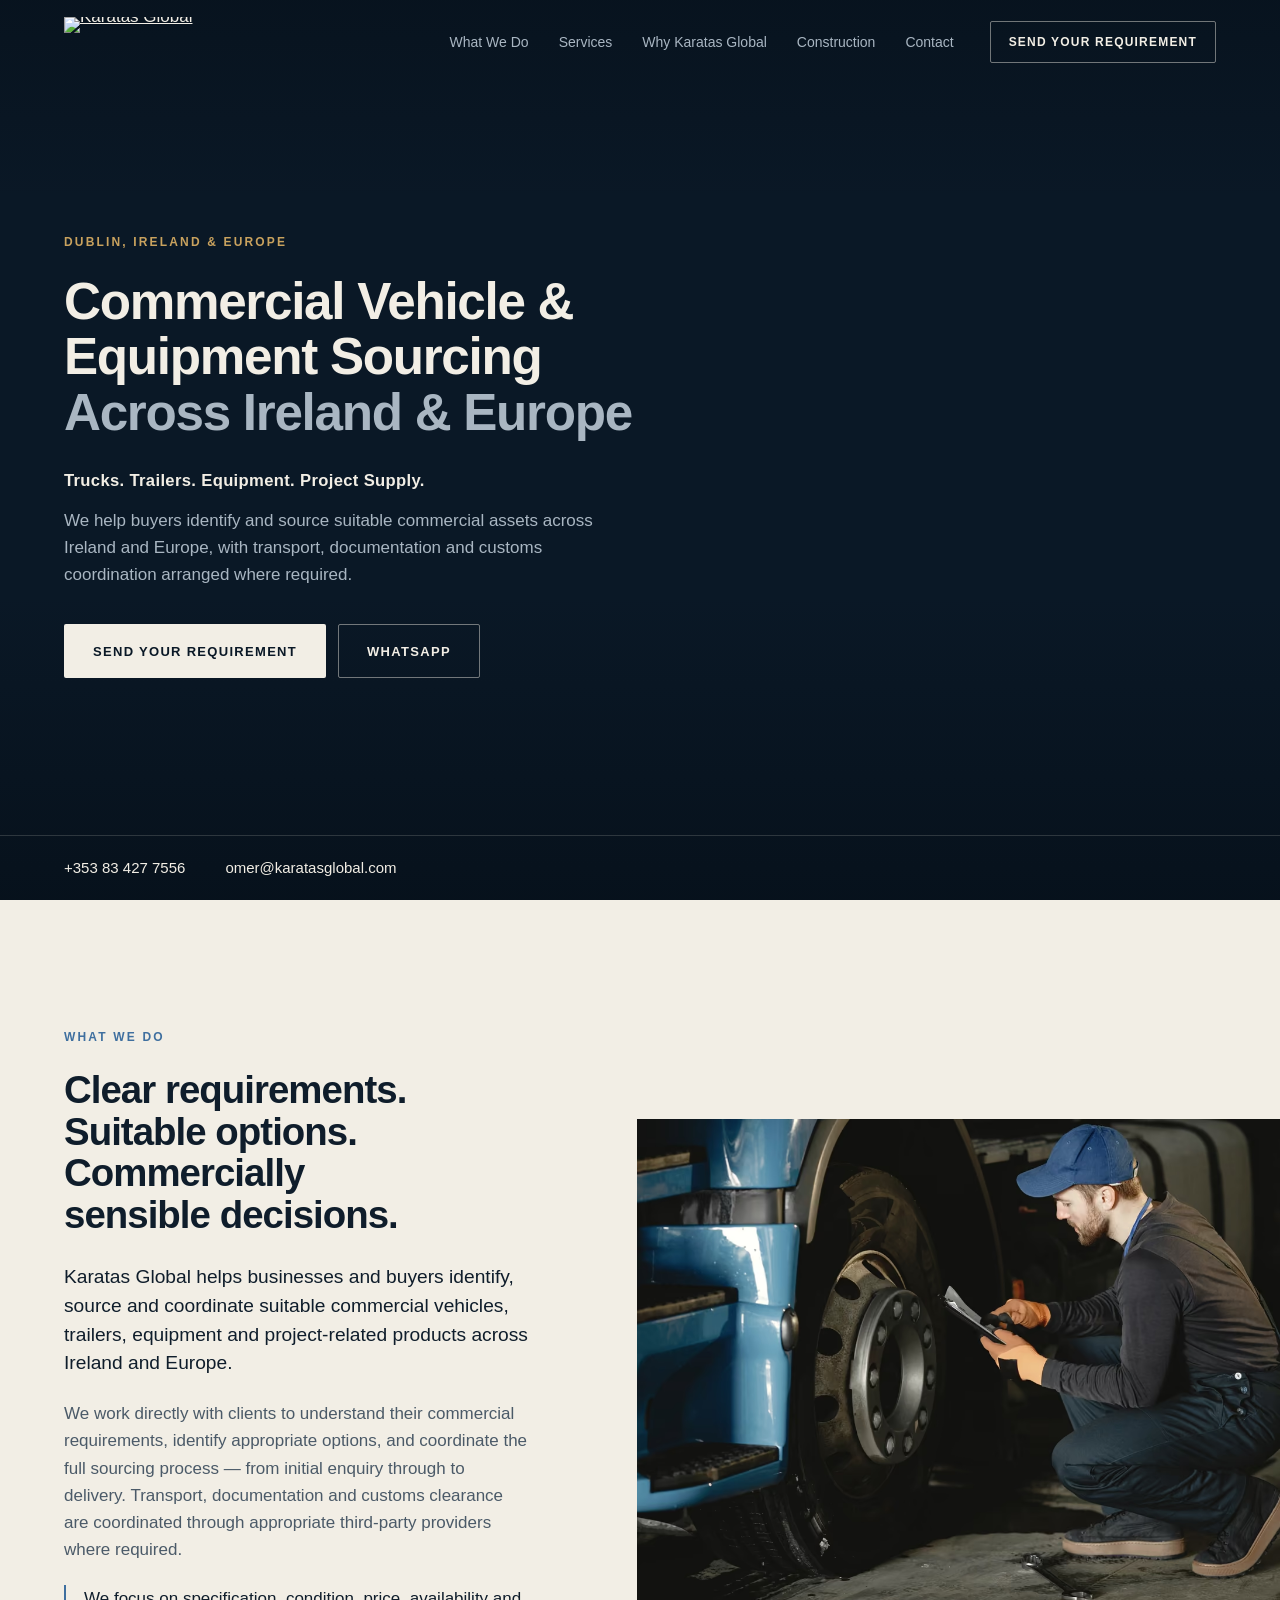
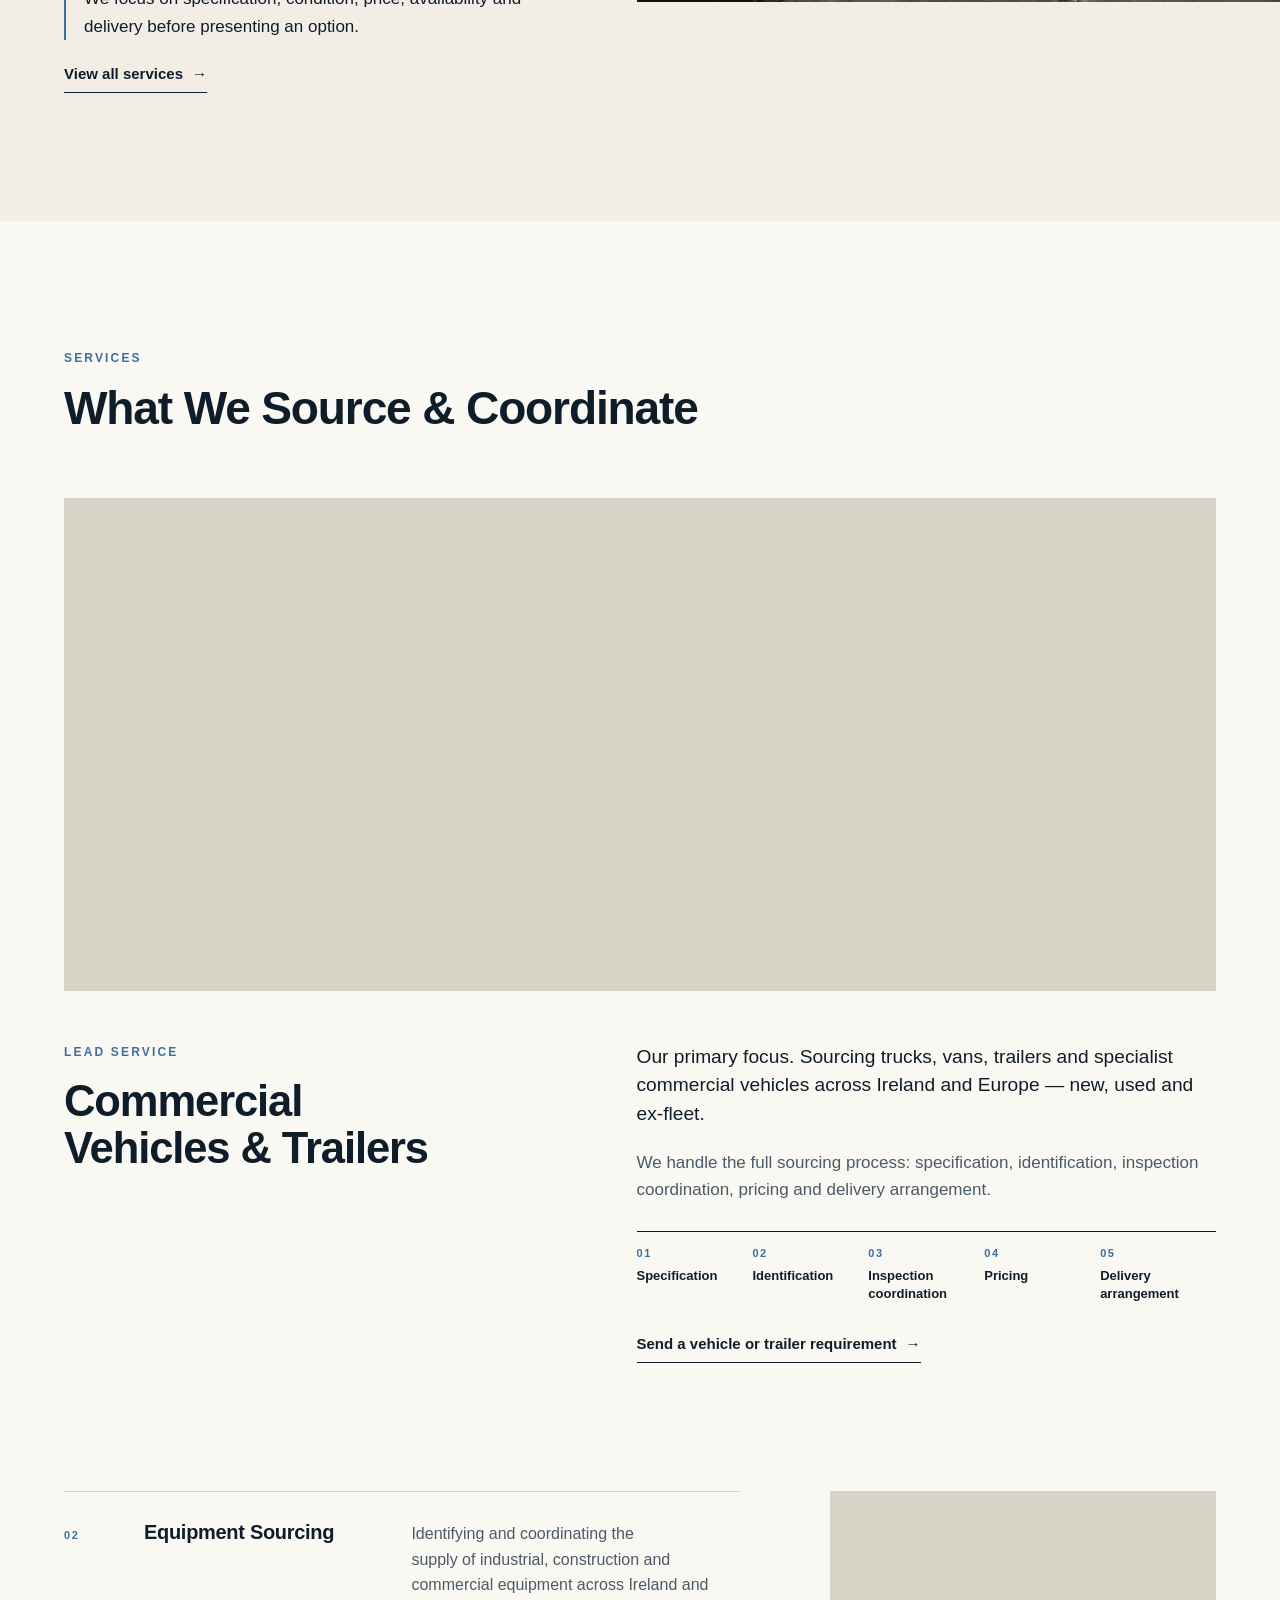
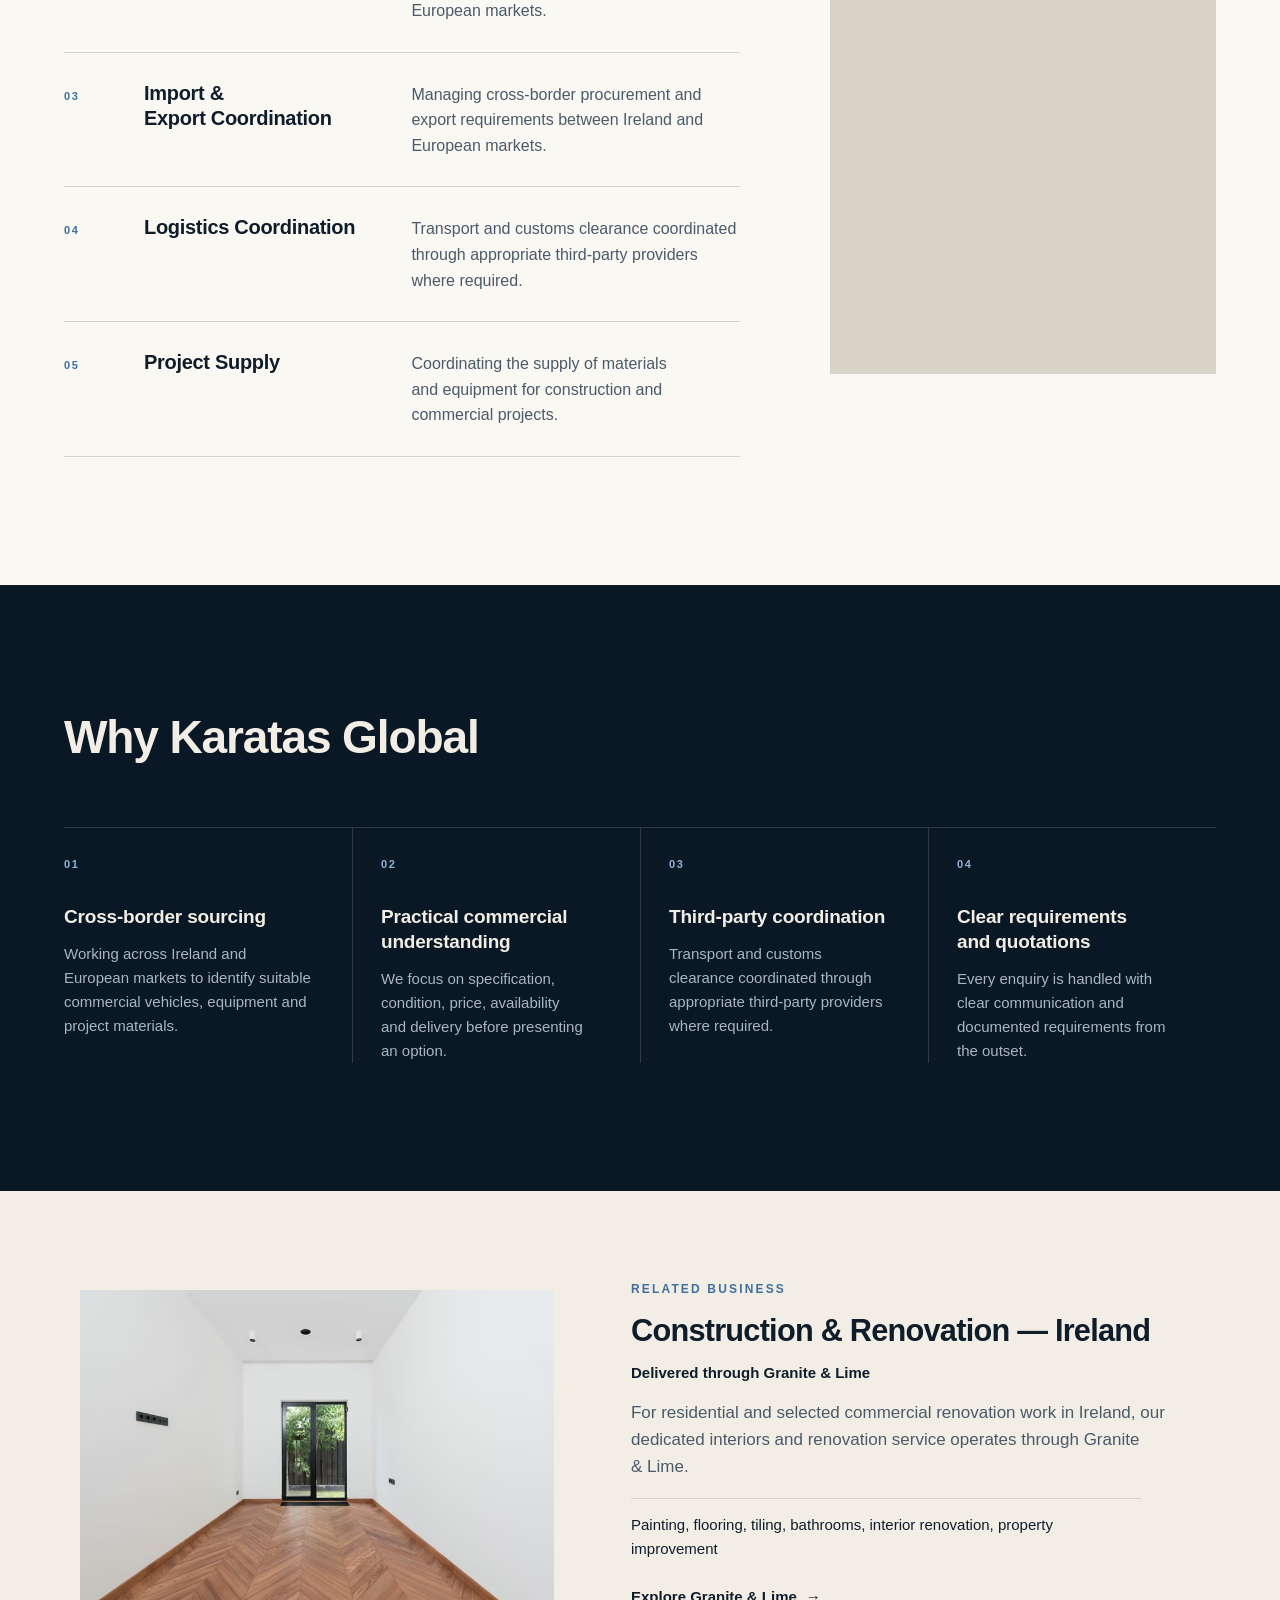
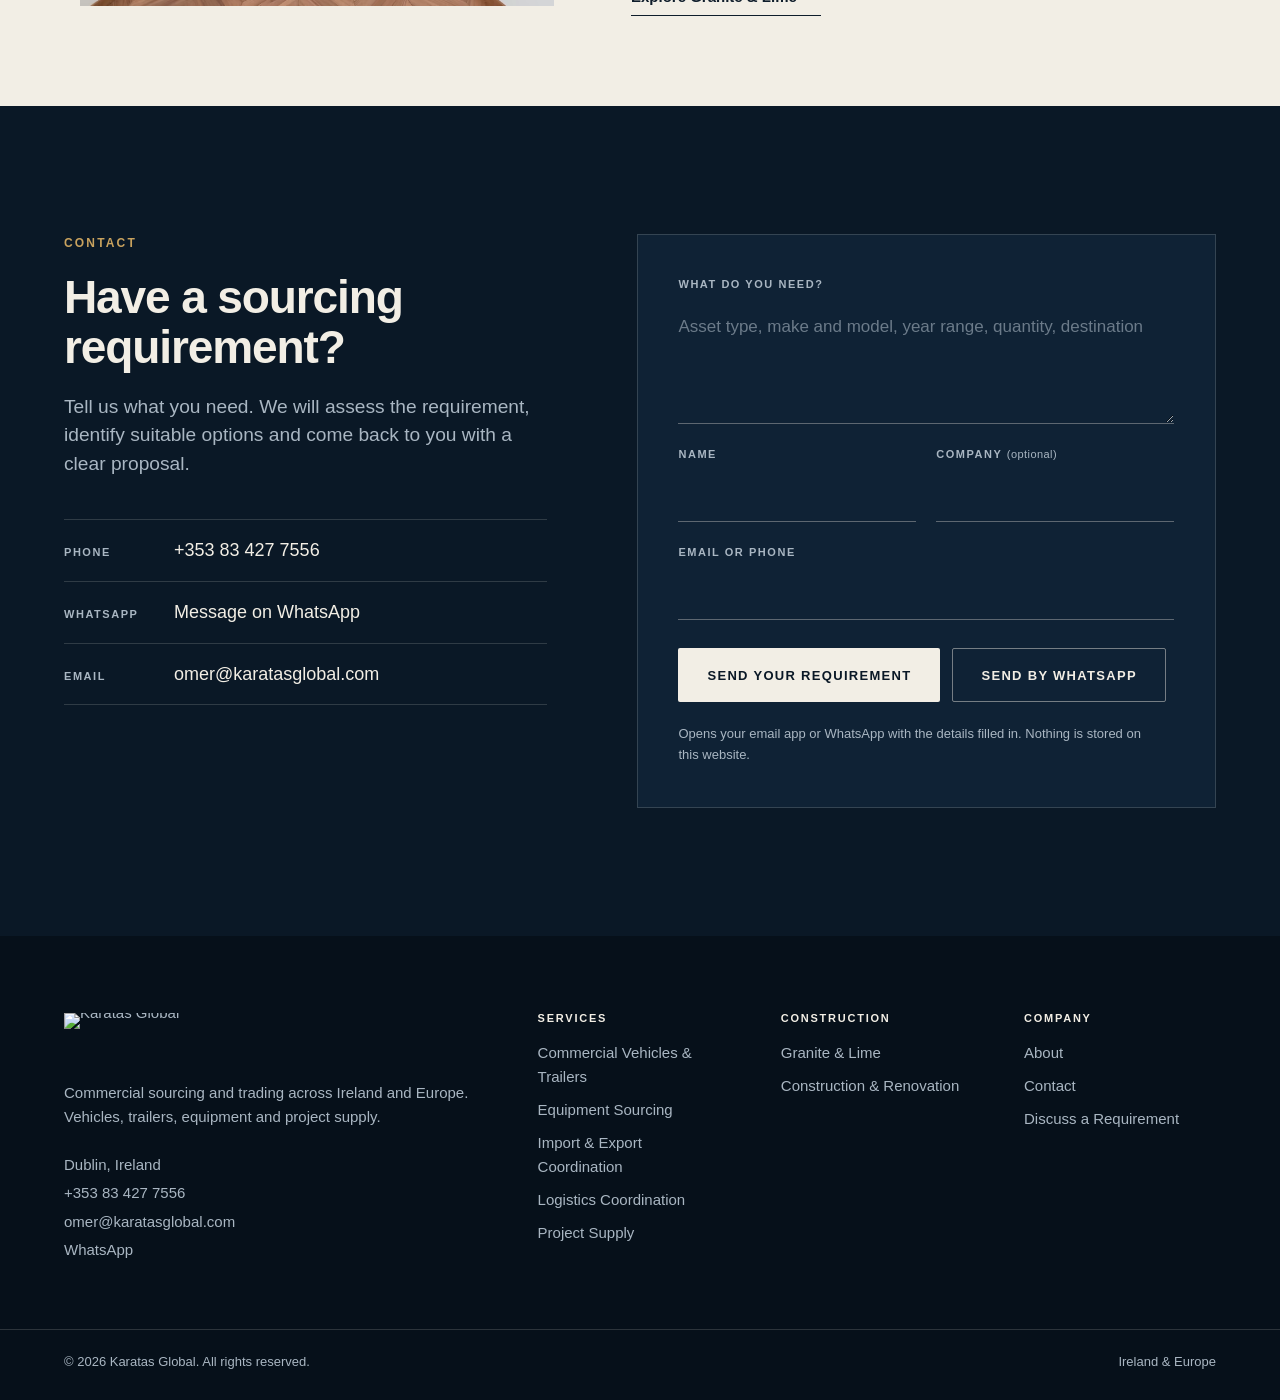
==== commit 56d152ef: "Add KG logo, favicon links and www canonical to homepage" ====
--- a/index.html
+++ b/index.html
@@ -6,13 +6,17 @@
   <title>Karatas Global | Commercial Vehicle &amp; Equipment Sourcing, Ireland &amp; Europe</title>
   <meta name="description" content="Karatas Global helps buyers identify and source commercial vehicles, trailers, equipment and project supply across Ireland and Europe, with transport, documentation and customs coordination arranged where required.">
   <meta name="theme-color" content="#0a1826">
-  <link rel="canonical" href="https://karatasglobal.com/">
-  <meta property="og:url" content="https://karatasglobal.com/">
+  <link rel="canonical" href="https://www.karatasglobal.com/">
+  <meta property="og:url" content="https://www.karatasglobal.com/">
   <meta property="og:type" content="website">
   <meta property="og:site_name" content="Karatas Global">
   <meta property="og:title" content="Karatas Global | Commercial Vehicle &amp; Equipment Sourcing">
   <meta property="og:description" content="Trucks. Trailers. Equipment. Project Supply. Sourced and coordinated across Ireland and Europe.">
-  <link rel="icon" href="favicon.svg" type="image/svg+xml">
+  <link rel="icon" href="assets/brand/favicon.ico" sizes="48x48">
+  <link rel="icon" href="assets/brand/favicon.svg" type="image/svg+xml">
+  <link rel="icon" type="image/png" sizes="32x32" href="assets/brand/favicon-32x32.png">
+  <link rel="icon" type="image/png" sizes="16x16" href="assets/brand/favicon-16x16.png">
+  <link rel="apple-touch-icon" href="assets/brand/apple-touch-icon.png">
   <link rel="stylesheet" href="assets/css/styles.css">
 </head>
 <body>
@@ -20,7 +24,7 @@
 
   <header class="site-header" id="top">
     <div class="container site-header__inner">
-      <a class="wordmark" href="#top" aria-label="Karatas Global, home">Karatas <span>Global</span></a>
+      <a class="brand" href="#top" aria-label="Karatas Global, home"><img src="assets/brand/karatas-global-logo.svg" width="903" height="200" alt="Karatas Global"></a>
       <button class="nav-toggle" type="button" aria-expanded="false" aria-controls="site-nav">
         <span class="nav-toggle__label">Menu</span>
         <span class="nav-toggle__bars" aria-hidden="true"></span>
@@ -282,7 +286,7 @@
   <footer class="site-footer">
     <div class="container site-footer__grid">
       <div class="site-footer__brand">
-        <p class="wordmark">Karatas <span>Global</span></p>
+        <p class="brand brand--footer"><img src="assets/brand/karatas-global-logo.svg" width="903" height="200" alt="Karatas Global" loading="lazy"></p>
         <p>Commercial sourcing and trading across Ireland and Europe. Vehicles, trailers, equipment and project supply.</p>
         <address>
           Dublin, Ireland<br>
--- a/assets/css/styles.css
+++ b/assets/css/styles.css
@@ -17,12 +17,15 @@
   --rule-dark: rgba(242, 238, 229, .16);
   --gutter: clamp(20px, 5vw, 72px);
   --max: 1320px;
+  --header-h: 84px;
+  --gold: #b08437;
+  --gold-light: #c9a25e;
   --section: clamp(72px, 10vw, 148px);
   --font: "Helvetica Neue", Helvetica, "Inter", "Segoe UI", Arial, system-ui, sans-serif;
 }
 
 *, *::before, *::after { box-sizing: border-box; }
-html { -webkit-text-size-adjust: 100%; scroll-behavior: smooth; scroll-padding-top: 76px; }
+html { -webkit-text-size-adjust: 100%; scroll-behavior: smooth; scroll-padding-top: var(--header-h); }
 body {
   margin: 0;
   background: var(--paper);
@@ -46,7 +49,7 @@
 .skip:focus { left: 8px; }
 
 .eyebrow { font-size: .75rem; font-weight: 600; letter-spacing: .18em; text-transform: uppercase; color: var(--blue); }
-.eyebrow--light { color: var(--blue-light); }
+.eyebrow--light { color: var(--gold-light); }
 .lead { font-size: clamp(1.125rem, 1.5vw, 1.3125rem); line-height: 1.5; color: var(--ink); }
 
 /* Buttons and links */
@@ -96,12 +99,16 @@
   transition: background-color .25s, box-shadow .25s;
 }
 .site-header.is-solid { background: rgba(10, 24, 38, .96); box-shadow: 0 1px 0 var(--rule-dark); }
-.site-header__inner { display: flex; align-items: center; justify-content: space-between; height: 76px; }
-.wordmark { font-size: .9375rem; font-weight: 700; letter-spacing: .22em; text-transform: uppercase; text-decoration: none; white-space: nowrap; }
-.wordmark span { font-weight: 400; }
+.site-header__inner { display: flex; align-items: center; justify-content: space-between; gap: 32px; height: var(--header-h); }
+/* Logo: SVG lockup with a fixed aspect ratio (903:200), sized by height so it never stretches. */
+.brand { display: block; flex: none; line-height: 0; }
+.brand img { display: block; height: 50px; width: auto; aspect-ratio: 903 / 200; }
 .site-nav { display: flex; align-items: center; gap: 36px; }
 .site-nav ul { display: flex; gap: 30px; }
-.site-nav li a { font-size: .875rem; text-decoration: none; color: var(--on-dark-soft); transition: color .18s; }
+.site-nav li a { font-size: .875rem; text-decoration: none; white-space: nowrap; color: var(--on-dark-soft); transition: color .18s; }
+/* Header button is outlined so the hero button stays the one primary action on screen. */
+.site-nav .btn { background: transparent; color: var(--on-dark); border-color: rgba(242, 238, 229, .45); white-space: nowrap; }
+.site-nav .btn:hover { background: var(--cream); color: var(--navy); border-color: var(--cream); }
 .site-nav li a:hover { color: #fff; }
 .nav-toggle { display: none; }
 
@@ -117,7 +124,7 @@
     linear-gradient(to top, rgba(6, 16, 26, .84) 0%, rgba(6, 16, 26, 0) 34%),
     linear-gradient(90deg, rgba(10, 24, 38, .93) 0%, rgba(10, 24, 38, .9) 34%, rgba(10, 24, 38, .62) 54%, rgba(10, 24, 38, .28) 76%, rgba(10, 24, 38, .2) 100%);
 }
-.hero__inner { flex: 1; display: flex; flex-direction: column; justify-content: center; padding-top: 132px; padding-bottom: 56px; }
+.hero__inner { flex: 1; display: flex; flex-direction: column; justify-content: center; padding-top: calc(var(--header-h) + 48px); padding-bottom: 56px; }
 .hero h1 { font-size: clamp(2.3rem, 4vw, 3.6rem); max-width: 12.5em; margin: 22px 0 0; }
 .hero h1 span { display: block; color: var(--on-dark-soft); }
 .hero__line { margin-top: 28px; font-size: clamp(1rem, 1.3vw, 1.1875rem); font-weight: 600; letter-spacing: .02em; }
@@ -212,8 +219,9 @@
 /* ------------------------------- Footer ------------------------------- */
 .site-footer { background: var(--navy-deep); color: var(--on-dark-soft); font-size: .9375rem; }
 .site-footer__grid { display: grid; grid-template-columns: minmax(0, 2.2fr) repeat(3, minmax(0, 1fr)); gap: 40px clamp(24px, 4vw, 64px); padding-top: clamp(56px, 6vw, 88px); padding-bottom: clamp(40px, 5vw, 64px); }
-.site-footer .wordmark { color: var(--on-dark); margin-bottom: 18px; }
-.site-footer__brand p:not(.wordmark) { max-width: 30em; }
+.brand--footer { margin-bottom: 22px; }
+.brand--footer img { height: 46px; }
+.site-footer__brand p:not(.brand) { max-width: 30em; }
 .site-footer address { margin-top: 22px; font-style: normal; line-height: 1.9; }
 .site-footer h2 { margin-bottom: 16px; font-size: .6875rem; font-weight: 600; letter-spacing: .16em; text-transform: uppercase; color: var(--on-dark); }
 .site-footer li { margin-bottom: 9px; }
@@ -222,19 +230,8 @@
 .site-footer__base { display: flex; flex-wrap: wrap; justify-content: space-between; gap: 8px 24px; padding-top: 22px; padding-bottom: 28px; border-top: 1px solid var(--rule-dark); font-size: .8125rem; }
 
 /* ============================ Responsive ============================ */
+/* Navigation collapses to the menu button before the links can crowd the logo. */
 @media (max-width: 1100px) {
-  .site-nav { gap: 22px; }
-  .site-nav ul { gap: 20px; }
-  .why__list { grid-template-columns: repeat(2, minmax(0, 1fr)); row-gap: 44px; }
-  .why__list li:nth-child(3) { padding-left: 0; border-left: 0; }
-  .why__list li:nth-child(n+3) { border-top: 1px solid var(--rule-dark); margin-top: 0; }
-  .service-list li { grid-template-columns: 44px minmax(0, 1fr); }
-  .service-list p { grid-column: 2; }
-}
-
-@media (max-width: 900px) {
-  html { scroll-padding-top: 64px; }
-  .site-header__inner { height: 64px; }
   .nav-toggle {
     display: inline-flex; align-items: center; gap: 12px; height: 44px; padding: 0 0 0 12px;
     background: none; border: 0; color: inherit; font: 600 .75rem/1 var(--font); letter-spacing: .14em; text-transform: uppercase; cursor: pointer;
@@ -246,25 +243,37 @@
   .nav-open .nav-toggle__bars::before { top: 4.5px; transform: rotate(45deg); }
   .nav-open .nav-toggle__bars::after { top: 4.5px; transform: rotate(-45deg); }
   .site-nav {
-    position: fixed; inset: 64px 0 0 0; display: none; flex-direction: column; align-items: stretch; gap: 0;
+    position: fixed; inset: var(--header-h) 0 0 0; display: none; flex-direction: column; align-items: stretch; gap: 0;
     padding: 12px var(--gutter) 32px; background: var(--navy); overflow-y: auto;
   }
   .nav-open .site-nav { display: flex; }
   .nav-open .site-header { background: var(--navy); }
   .site-nav ul { flex-direction: column; gap: 0; }
   .site-nav li a { display: block; padding: 20px 0; border-bottom: 1px solid var(--rule-dark); font-size: 1.375rem; font-weight: 500; letter-spacing: -.01em; color: var(--on-dark); }
-  .site-nav .btn { margin-top: 28px; min-height: 54px; font-size: .8125rem; }
+  .site-nav .btn { margin-top: 28px; min-height: 54px; font-size: .8125rem; background: var(--cream); color: var(--navy); border-color: transparent; }
   .nav-open { overflow: hidden; }
+  .why__list { grid-template-columns: repeat(2, minmax(0, 1fr)); row-gap: 44px; }
+  .why__list li:nth-child(3) { padding-left: 0; border-left: 0; }
+  .why__list li:nth-child(n+3) { border-top: 1px solid var(--rule-dark); margin-top: 0; }
+  .service-list li { grid-template-columns: 44px minmax(0, 1fr); }
+  .service-list p { grid-column: 2; }
+}
+
+@media (max-width: 900px) {
+  :root { --header-h: 64px; }
+  .brand img { height: 40px; }
+  /* Mobile header is always solid so the logo never sits on the photograph. */
+  .site-header { background: var(--navy); box-shadow: 0 1px 0 var(--rule-dark); }
 
   /* Mobile hero: image sits in the upper part of the frame, text below it on solid navy. */
   .hero { min-height: 0; }
-  .hero__media { bottom: auto; height: 46svh; min-height: 300px; max-height: 420px; }
+  .hero__media { top: var(--header-h); bottom: auto; height: 42svh; min-height: 280px; max-height: 400px; }
   .hero__media img, .hero__media .ph { object-position: 76% 50%; }
   .hero::before {
-    bottom: auto; height: 46svh; min-height: 300px; max-height: 420px;
-    background: linear-gradient(to bottom, rgba(10, 24, 38, .72) 0%, rgba(10, 24, 38, .12) 34%, rgba(10, 24, 38, .2) 62%, var(--navy) 100%);
+    top: var(--header-h); bottom: auto; height: 42svh; min-height: 280px; max-height: 400px;
+    background: linear-gradient(to bottom, rgba(10, 24, 38, .18) 0%, rgba(10, 24, 38, .1) 40%, rgba(10, 24, 38, .22) 64%, var(--navy) 100%);
   }
-  .hero__inner { padding-top: calc(clamp(300px, 46svh, 420px) - 28px); padding-bottom: 36px; justify-content: flex-start; }
+  .hero__inner { padding-top: calc(var(--header-h) + clamp(280px, 42svh, 400px) - 24px); padding-bottom: 36px; justify-content: flex-start; }
   .hero h1 { font-size: clamp(2rem, 8.2vw, 2.9rem); margin-top: 14px; }
   .hero__line { margin-top: 20px; }
   .actions .btn { flex: 1 1 100%; }
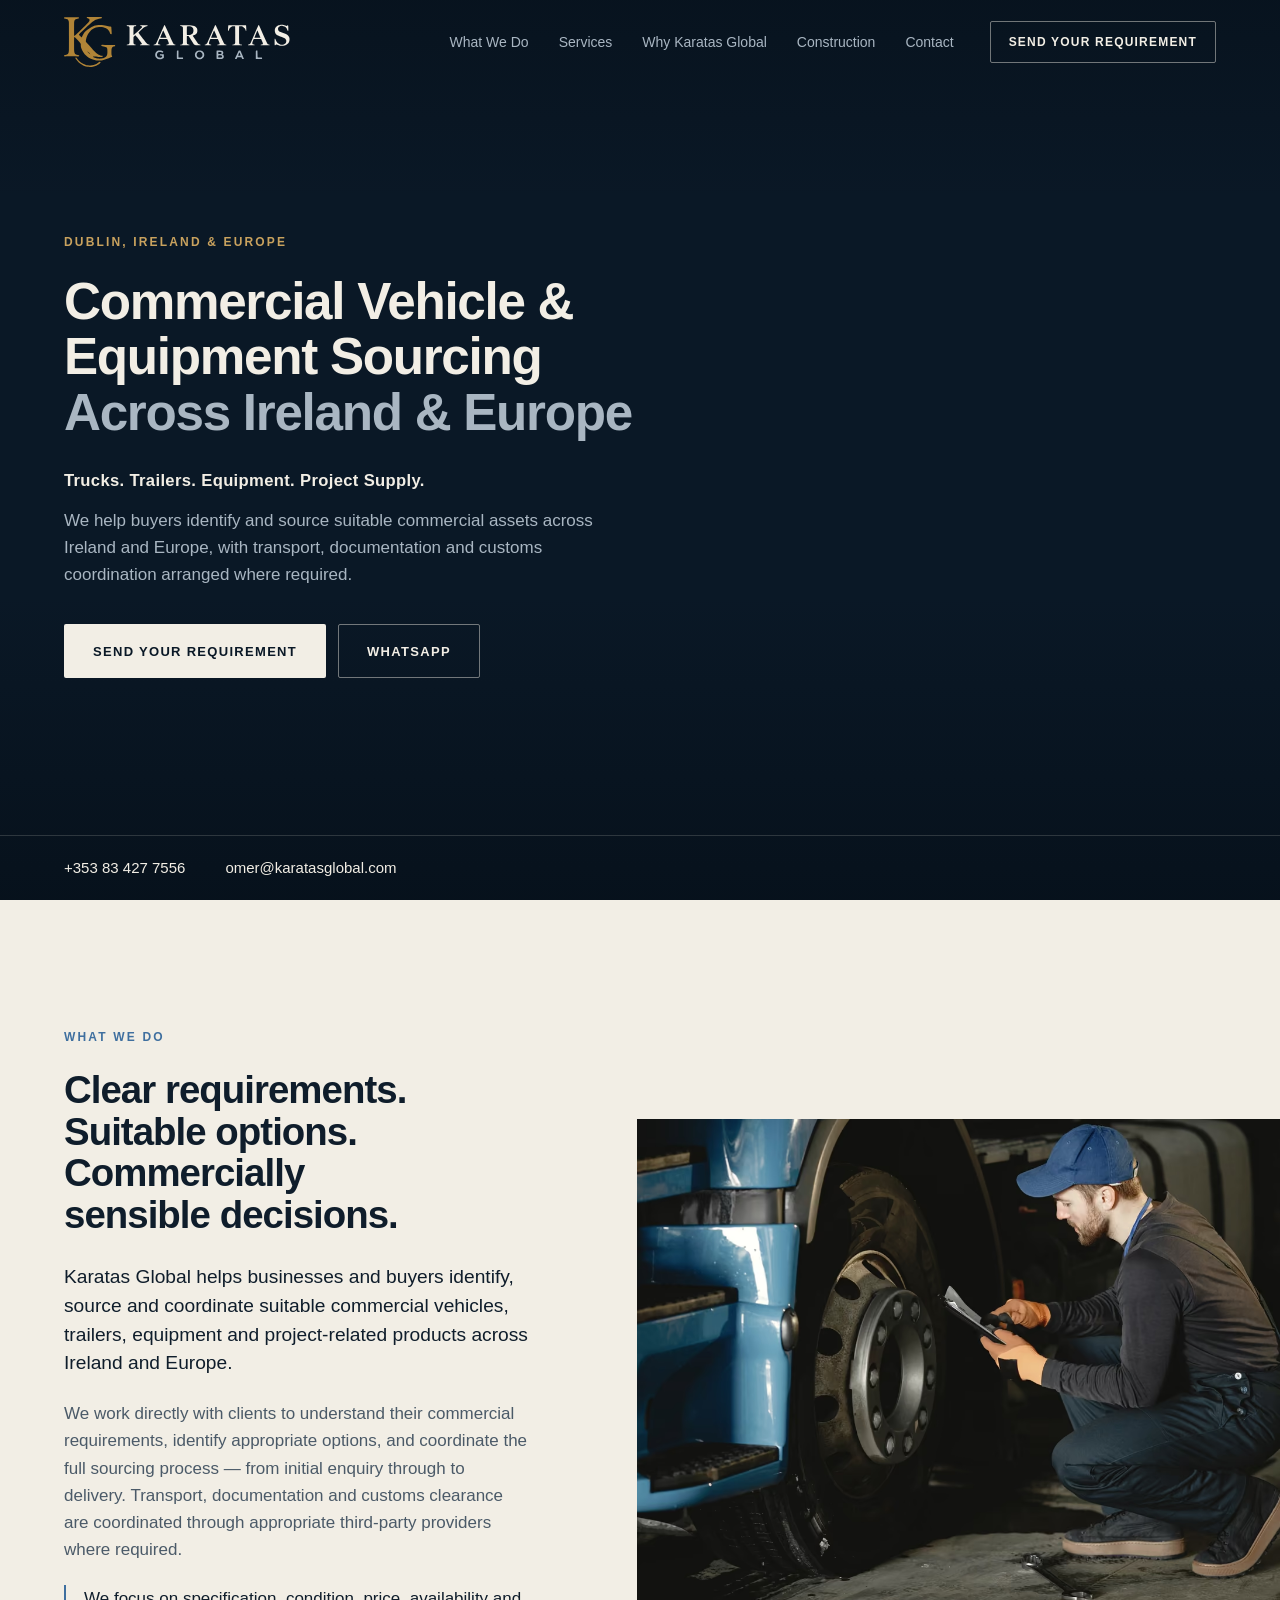
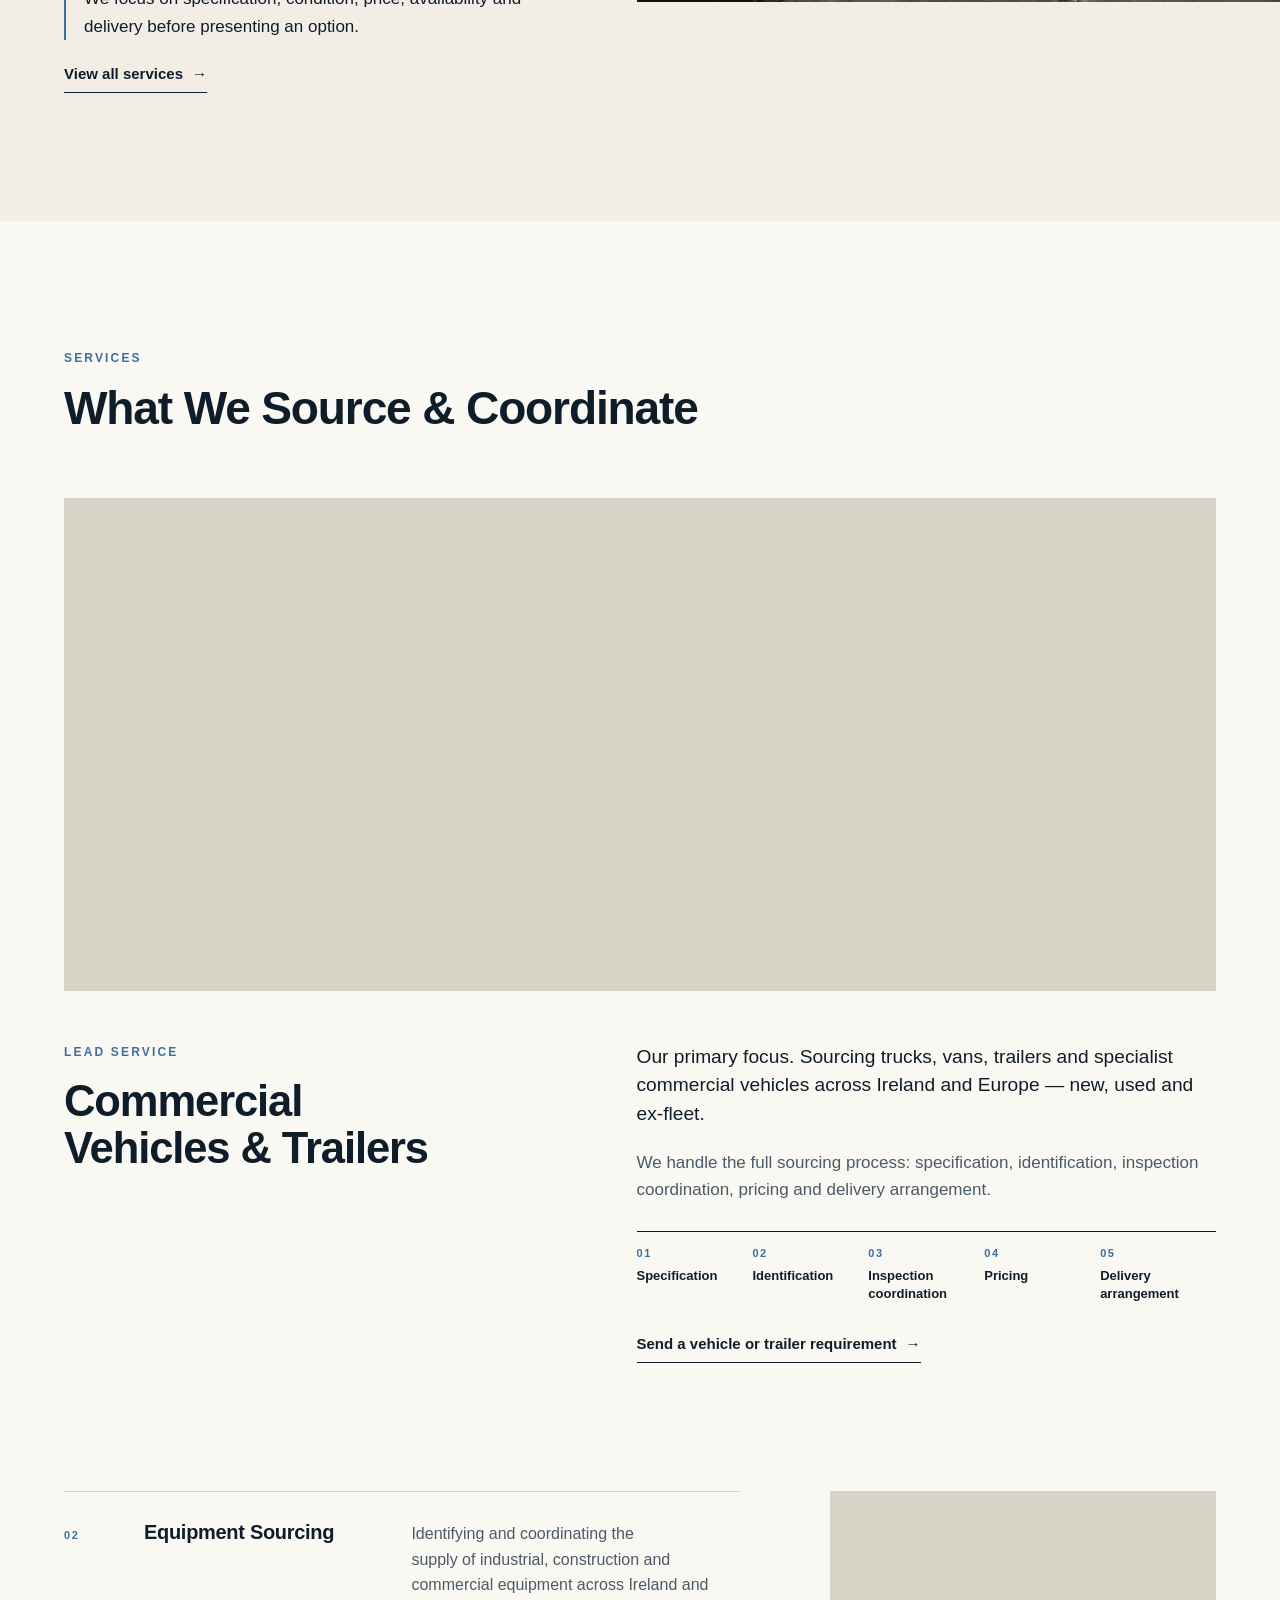
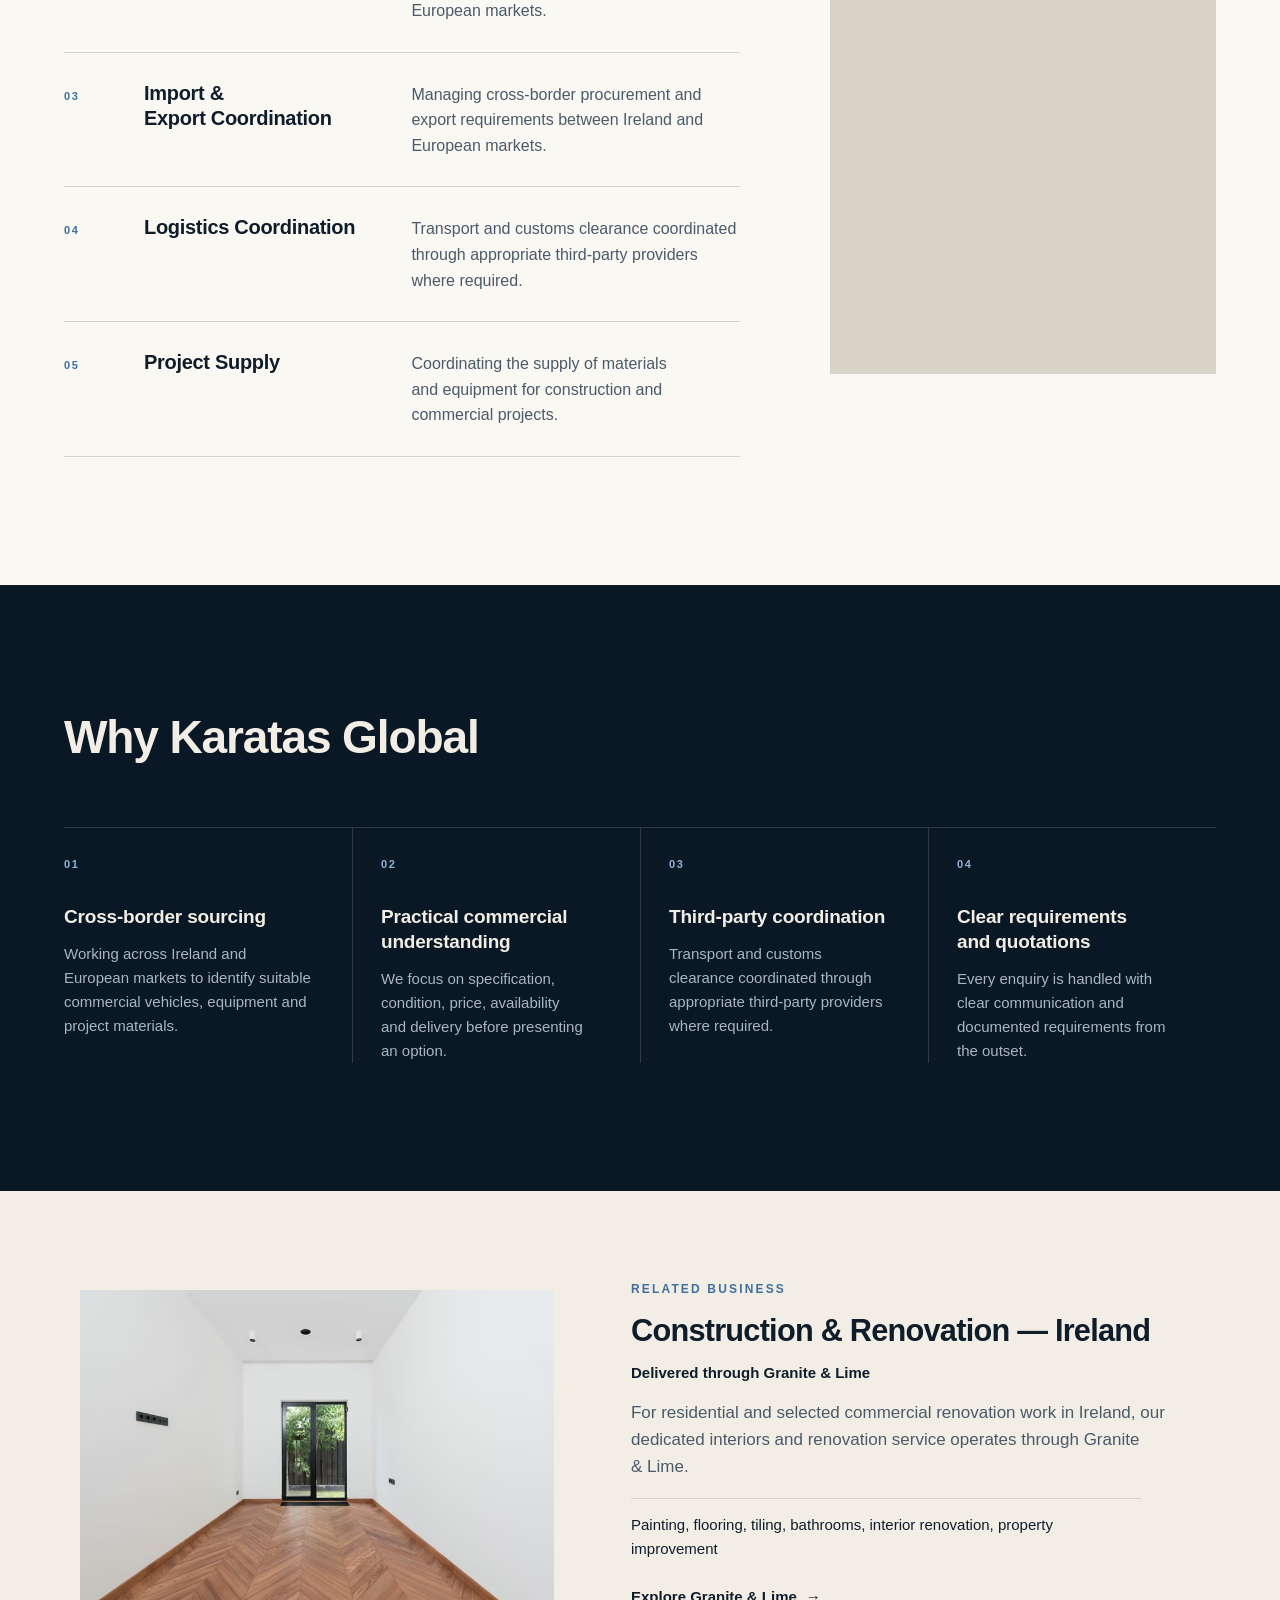
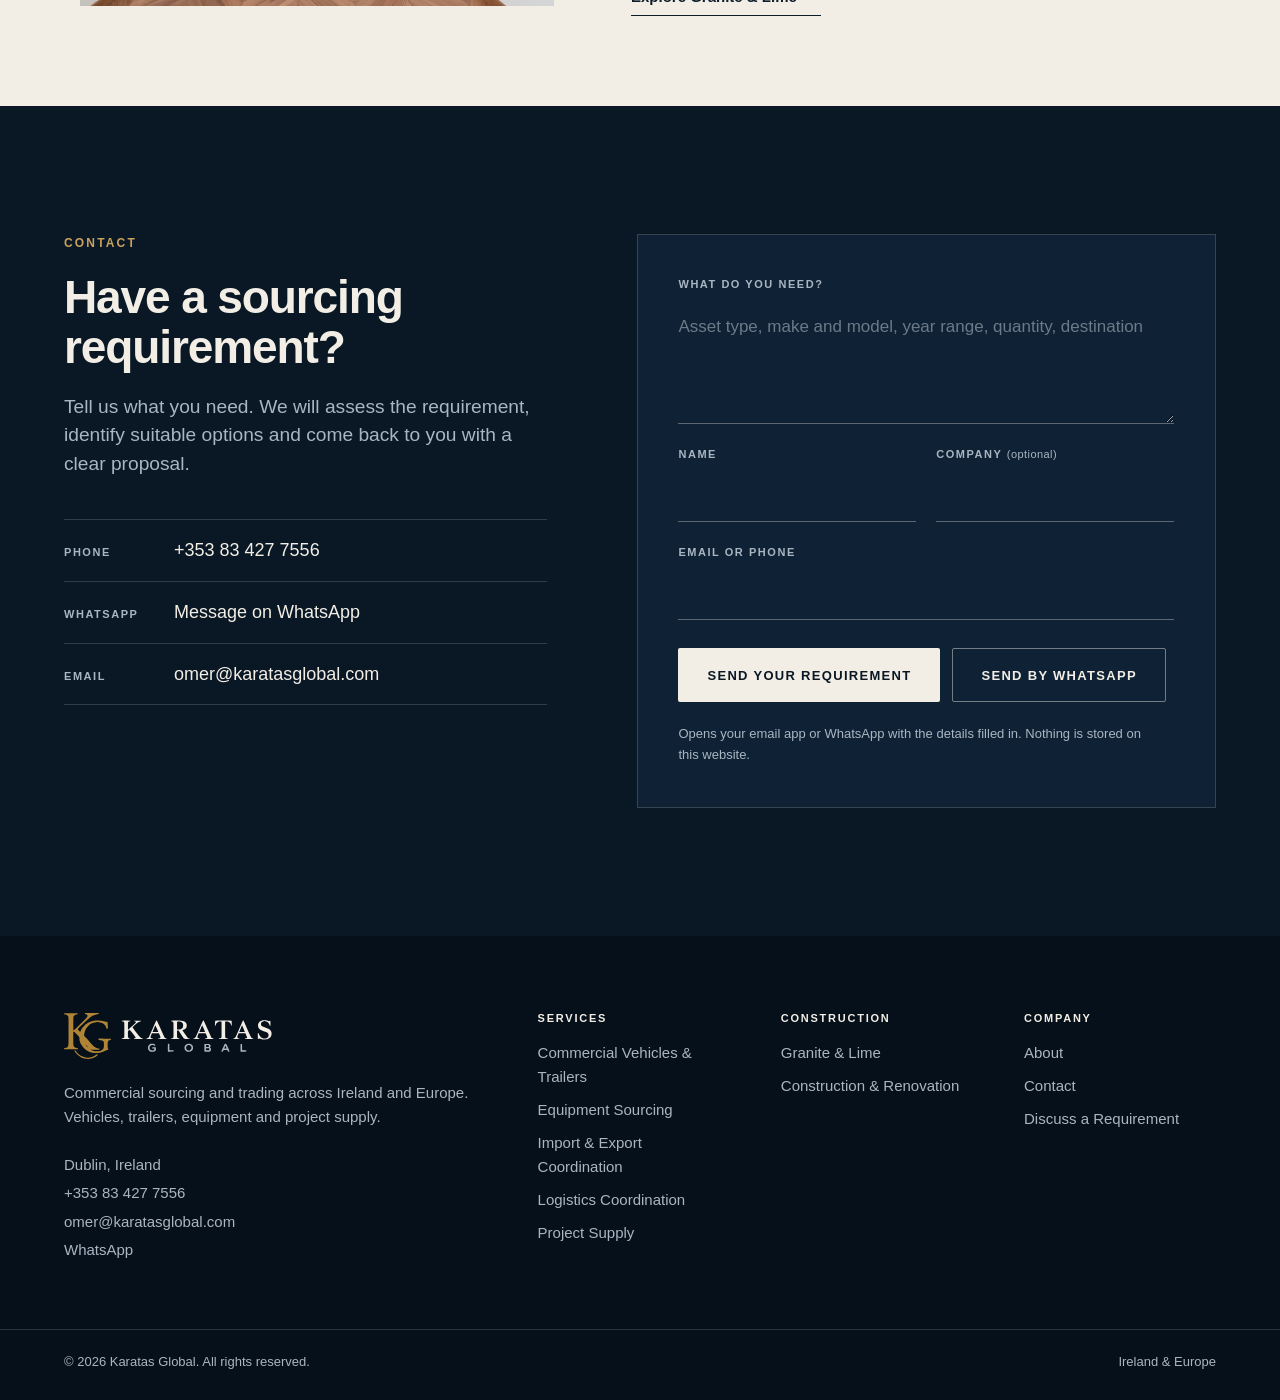
==== commit 5aa2f7ef: "Refresh stylesheet cache for KG identity deployment" ====
--- a/index.html
+++ b/index.html
@@ -17,7 +17,7 @@
   <link rel="icon" type="image/png" sizes="32x32" href="assets/brand/favicon-32x32.png">
   <link rel="icon" type="image/png" sizes="16x16" href="assets/brand/favicon-16x16.png">
   <link rel="apple-touch-icon" href="assets/brand/apple-touch-icon.png">
-  <link rel="stylesheet" href="assets/css/styles.css">
+  <link rel="stylesheet" href="assets/css/styles.css?v=kg-identity-1">
 </head>
 <body>
   <a class="skip" href="#main">Skip to content</a>
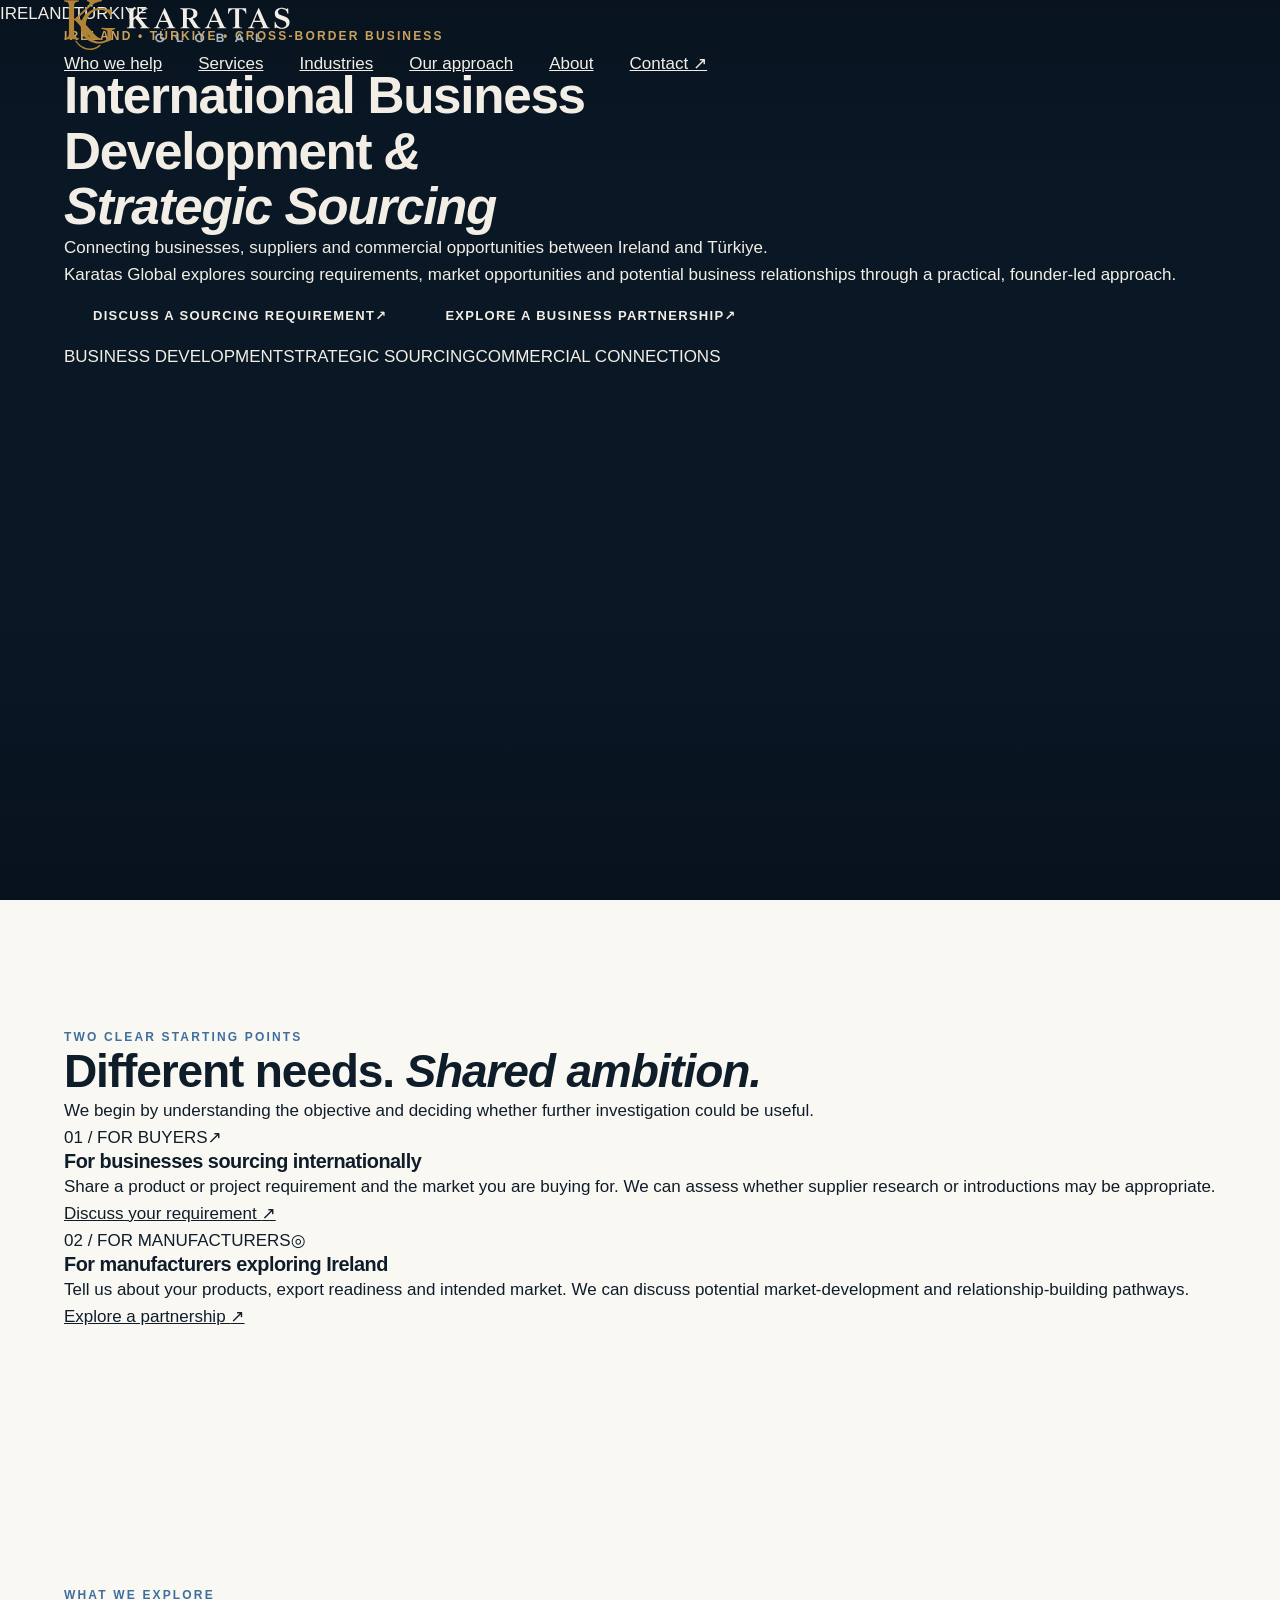
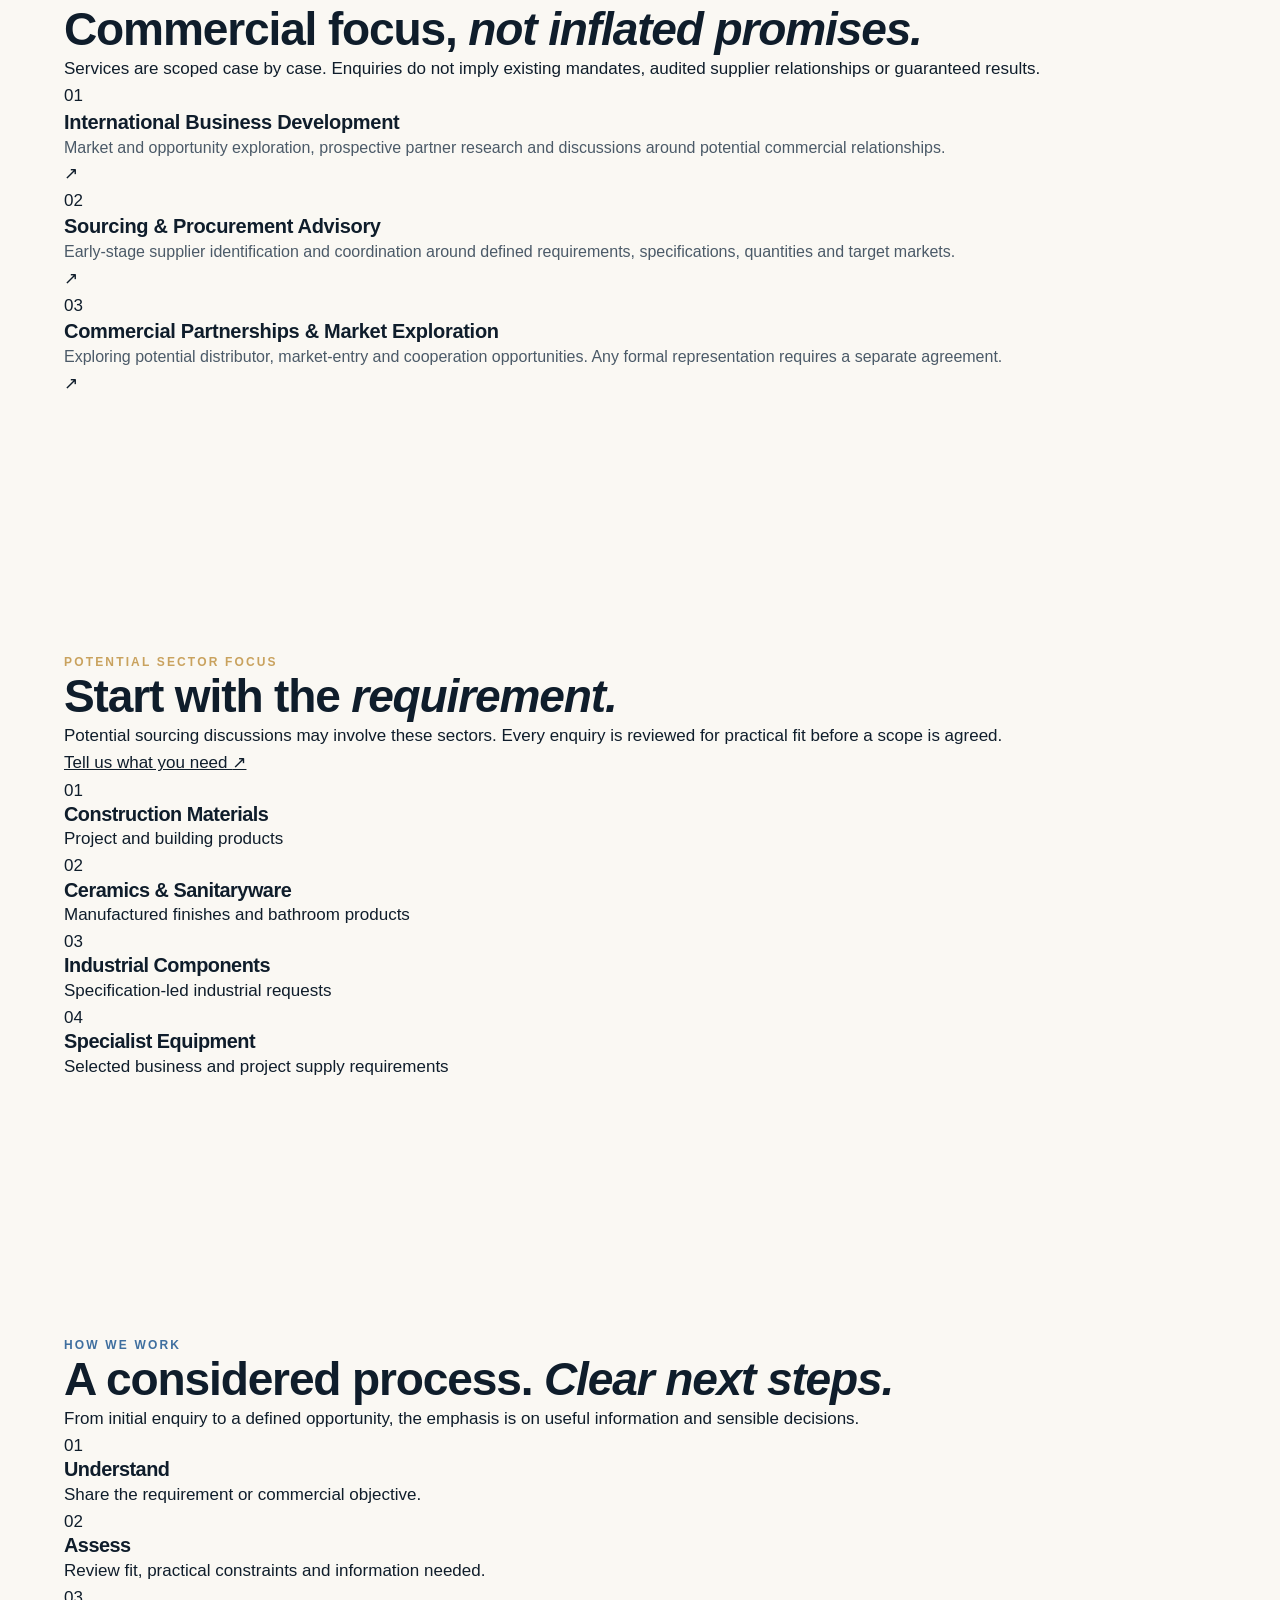
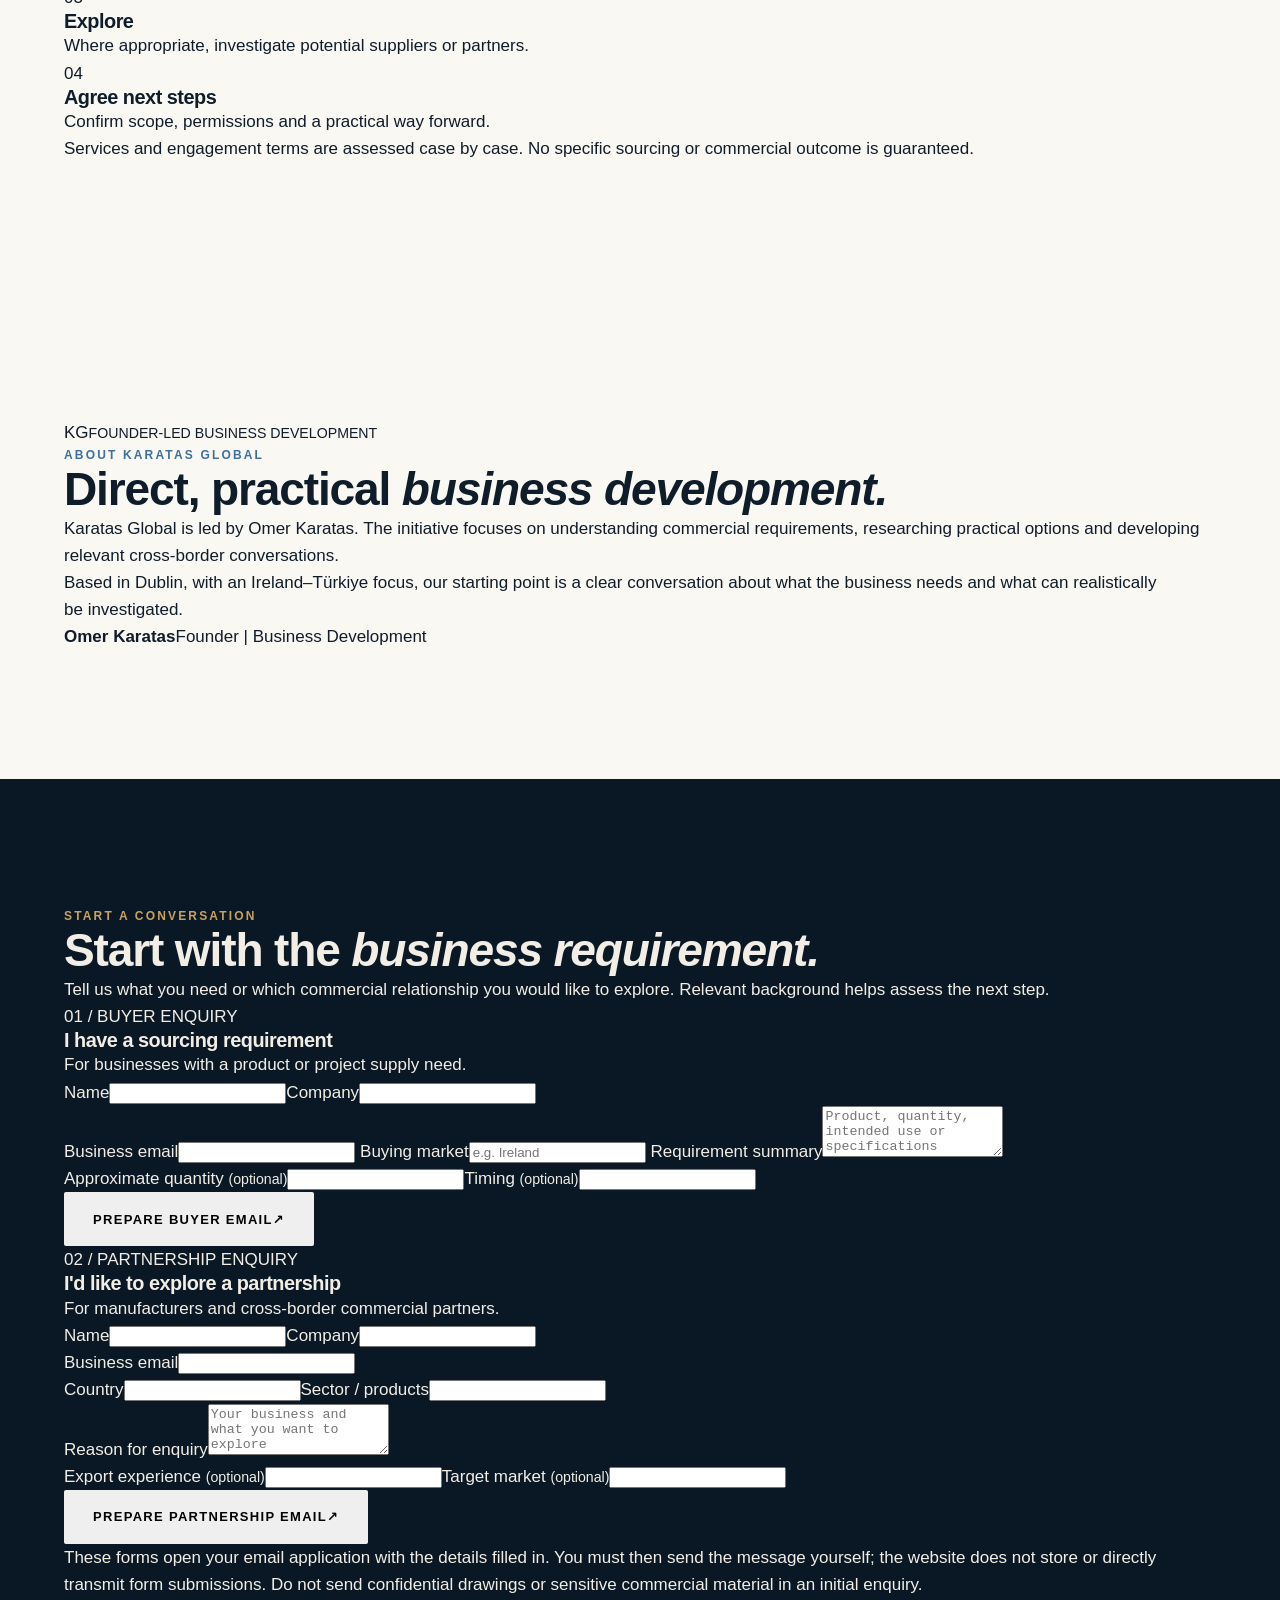
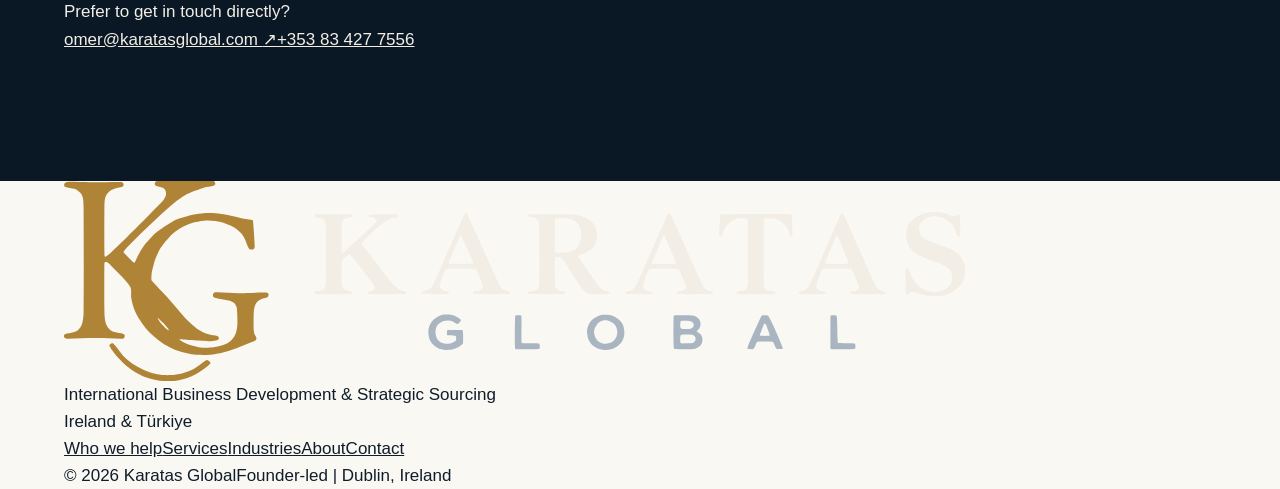
==== commit d834e942: "KG-WEB-001: reposition index.html for international business development" ====
--- a/index.html
+++ b/index.html
@@ -1,332 +1,97 @@
 <!doctype html>
 <html lang="en-IE">
 <head>
-  <meta charset="utf-8">
-  <meta name="viewport" content="width=device-width, initial-scale=1">
-  <title>Karatas Global | Commercial Vehicle &amp; Equipment Sourcing, Ireland &amp; Europe</title>
-  <meta name="description" content="Karatas Global helps buyers identify and source commercial vehicles, trailers, equipment and project supply across Ireland and Europe, with transport, documentation and customs coordination arranged where required.">
+  <meta charset="utf-8"><meta name="viewport" content="width=device-width,initial-scale=1">
+  <title>Karatas Global | International Business Development &amp; Strategic Sourcing</title>
+  <meta name="description" content="Founder-led international business development and strategic sourcing connecting Ireland and Türkiye. Discuss a sourcing requirement or commercial partnership.">
   <meta name="theme-color" content="#0a1826">
   <link rel="canonical" href="https://www.karatasglobal.com/">
+  <meta property="og:type" content="website"><meta property="og:site_name" content="Karatas Global">
   <meta property="og:url" content="https://www.karatasglobal.com/">
-  <meta property="og:type" content="website">
-  <meta property="og:site_name" content="Karatas Global">
-  <meta property="og:title" content="Karatas Global | Commercial Vehicle &amp; Equipment Sourcing">
-  <meta property="og:description" content="Trucks. Trailers. Equipment. Project Supply. Sourced and coordinated across Ireland and Europe.">
+  <meta property="og:title" content="Karatas Global | International Business Development &amp; Strategic Sourcing">
+  <meta property="og:description" content="Connecting businesses, suppliers and commercial opportunities between Ireland and Türkiye.">
   <link rel="icon" href="assets/brand/favicon.ico" sizes="48x48">
-  <link rel="icon" href="assets/brand/favicon.svg" type="image/svg+xml">
-  <link rel="icon" type="image/png" sizes="32x32" href="assets/brand/favicon-32x32.png">
-  <link rel="icon" type="image/png" sizes="16x16" href="assets/brand/favicon-16x16.png">
+  <link rel="icon" type="image/svg+xml" href="assets/brand/favicon.svg">
   <link rel="apple-touch-icon" href="assets/brand/apple-touch-icon.png">
-  <link rel="stylesheet" href="assets/css/styles.css?v=kg-identity-1">
+  <link rel="stylesheet" href="assets/css/styles.css?v=kg-web-001-v1">
+  <script src="assets/js/main.js?v=kg-web-001-v1" defer></script>
 </head>
 <body>
-  <a class="skip" href="#main">Skip to content</a>
+<a class="skip" href="#main">Skip to content</a>
+<header class="site-header" id="top"><div class="container header-row">
+  <a class="brand" href="#top" aria-label="Karatas Global — home"><img src="assets/brand/karatas-global-logo.svg" alt="Karatas Global" width="903" height="200"></a>
+  <button class="nav-toggle" type="button" aria-expanded="false" aria-controls="site-nav"><span class="nav-label">Menu</span><span aria-hidden="true">☰</span></button>
+  <nav class="site-nav" id="site-nav" aria-label="Main navigation"><a href="#what-we-do">Who we help</a><a href="#services">Services</a><a href="#industries">Industries</a><a href="#why">Our approach</a><a href="#about">About</a><a class="nav-cta" href="#contact">Contact <span aria-hidden="true">↗</span></a></nav>
+</div></header>
+<main id="main">
+  <section class="hero" aria-labelledby="hero-title">
+    <div class="hero-visual" aria-hidden="true"><div class="orb orb--one"></div><div class="orb orb--two"></div><div class="orb orb--three"></div><div class="connection"></div><div class="node node--a"></div><div class="node node--b"></div><span class="place place--a">IRELAND</span><span class="place place--b">TÜRKIYE</span></div>
+    <div class="container hero-content">
+      <p class="eyebrow eyebrow--light">IRELAND <span aria-hidden="true">•</span> TÜRKIYE <span aria-hidden="true">•</span> CROSS-BORDER BUSINESS</p>
+      <h1 id="hero-title">International Business Development <em>&amp; Strategic Sourcing</em></h1>
+      <p class="hero-lead">Connecting businesses, suppliers and commercial opportunities between Ireland and Türkiye.</p>
+      <p class="hero-description">Karatas Global explores sourcing requirements, market opportunities and potential business relationships through a practical, founder-led approach.</p>
+      <div class="hero-actions"><a class="btn btn--gold" href="#buyer-enquiry">Discuss a Sourcing Requirement <span aria-hidden="true">↗</span></a><a class="btn btn--outline" href="#partner-enquiry">Explore a Business Partnership <span aria-hidden="true">↗</span></a></div>
+    </div>
+    <div class="hero-strip"><div class="container"><span>BUSINESS DEVELOPMENT</span><span>STRATEGIC SOURCING</span><span>COMMERCIAL CONNECTIONS</span></div></div>
+  </section>
 
-  <header class="site-header" id="top">
-    <div class="container site-header__inner">
-      <a class="brand" href="#top" aria-label="Karatas Global, home"><img src="assets/brand/karatas-global-logo.svg" width="903" height="200" alt="Karatas Global"></a>
-      <button class="nav-toggle" type="button" aria-expanded="false" aria-controls="site-nav">
-        <span class="nav-toggle__label">Menu</span>
-        <span class="nav-toggle__bars" aria-hidden="true"></span>
-      </button>
-      <nav class="site-nav" id="site-nav" aria-label="Main">
-        <ul>
-          <li><a href="#what-we-do">What We Do</a></li>
-          <li><a href="#services">Services</a></li>
-          <li><a href="#why">Why Karatas Global</a></li>
-          <li><a href="#construction">Construction</a></li>
-          <li><a href="#contact">Contact</a></li>
-        </ul>
-        <a class="btn btn--light btn--sm" href="#contact">Send Your Requirement</a>
-      </nav>
+  <section class="section audiences" id="what-we-do" aria-labelledby="audiences-title"><div class="container">
+    <div class="section-title"><div><p class="eyebrow">TWO CLEAR STARTING POINTS</p><h2 id="audiences-title">Different needs. <em>Shared ambition.</em></h2></div><p>We begin by understanding the objective and deciding whether further investigation could be useful.</p></div>
+    <div class="audience-grid">
+      <article class="audience-card"><span class="card-kicker">01 / FOR BUYERS</span><span class="card-icon" aria-hidden="true">↗</span><h3>For businesses sourcing internationally</h3><p>Share a product or project requirement and the market you are buying for. We can assess whether supplier research or introductions may be appropriate.</p><a class="inline-cta" href="#buyer-enquiry">Discuss your requirement <span aria-hidden="true">↗</span></a></article>
+      <article class="audience-card audience-card--sand"><span class="card-kicker">02 / FOR MANUFACTURERS</span><span class="card-icon" aria-hidden="true">◎</span><h3>For manufacturers exploring Ireland</h3><p>Tell us about your products, export readiness and intended market. We can discuss potential market-development and relationship-building pathways.</p><a class="inline-cta" href="#partner-enquiry">Explore a partnership <span aria-hidden="true">↗</span></a></article>
     </div>
-  </header>
+  </div></section>
 
-  <main id="main">
+  <section class="section services" id="services" aria-labelledby="services-title"><div class="container">
+    <div class="section-title"><div><p class="eyebrow">WHAT WE EXPLORE</p><h2 id="services-title">Commercial focus, <em>not inflated promises.</em></h2></div><p>Services are scoped case by case. Enquiries do not imply existing mandates, audited supplier relationships or guaranteed results.</p></div>
+    <div class="service-list">
+      <article class="service-row"><span>01</span><div><h3>International Business Development</h3><p>Market and opportunity exploration, prospective partner research and discussions around potential commercial relationships.</p></div><span aria-hidden="true">↗</span></article>
+      <article class="service-row"><span>02</span><div><h3>Sourcing &amp; Procurement Advisory</h3><p>Early-stage supplier identification and coordination around defined requirements, specifications, quantities and target markets.</p></div><span aria-hidden="true">↗</span></article>
+      <article class="service-row"><span>03</span><div><h3>Commercial Partnerships &amp; Market Exploration</h3><p>Exploring potential distributor, market-entry and cooperation opportunities. Any formal representation requires a separate agreement.</p></div><span aria-hidden="true">↗</span></article>
+    </div>
+  </div></section>
 
-    <!-- ============================== HERO ============================== -->
-    <section class="hero" aria-labelledby="hero-title">
-      <div class="hero__media">
-        <!-- PLACEHOLDER — REPLACE WITH KARATAS GLOBAL ORIGINAL PHOTOGRAPHY
-             Subject: European commercial vehicle / trailer yard. Main vehicle at 65–80% from the left; left half quiet. -->
-        <picture>
-            <source media="(max-width: 900px)" type="image/avif" srcset="assets/img/hero-yard-mobile-640.avif 640w, assets/img/hero-yard-mobile-1080.avif 1080w" sizes="100vw">
-            <source media="(max-width: 900px)" type="image/webp" srcset="assets/img/hero-yard-mobile-640.webp 640w, assets/img/hero-yard-mobile-1080.webp 1080w" sizes="100vw">
-            <source type="image/avif" srcset="assets/img/hero-yard-960.avif 960w, assets/img/hero-yard-1600.avif 1600w, assets/img/hero-yard-2400.avif 2400w" sizes="100vw">
-            <source type="image/webp" srcset="assets/img/hero-yard-960.webp 960w, assets/img/hero-yard-1600.webp 1600w, assets/img/hero-yard-2400.webp 2400w" sizes="100vw">
-            <img src="assets/img/hero-yard-1600.jpg" width="1600" height="874" alt="Row of European tractor units parked in a commercial yard in low evening light" fetchpriority="high" decoding="async">
-          </picture>
-      </div>
-      <div class="container hero__inner">
-        <p class="eyebrow eyebrow--light">Dublin, Ireland &amp; Europe</p>
-        <h1 id="hero-title">Commercial Vehicle &amp; Equipment Sourcing <span>Across Ireland &amp; Europe</span></h1>
-        <p class="hero__line">Trucks. Trailers. Equipment. Project Supply.</p>
-        <p class="hero__lead">We help buyers identify and source suitable commercial assets across Ireland and Europe, with transport, documentation and customs coordination arranged where required.</p>
-        <div class="actions">
-          <a class="btn btn--light" href="#contact">Send Your Requirement</a>
-          <a class="btn btn--ghost" href="https://wa.me/353834277556" target="_blank" rel="noopener">WhatsApp</a>
-        </div>
-      </div>
-      <div class="hero__contact">
-        <div class="container">
-          <a href="tel:+353834277556">+353 83 427 7556</a>
-          <a href="mailto:omer@karatasglobal.com">omer@karatasglobal.com</a>
-        </div>
-      </div>
-    </section>
+  <section class="section industries" id="industries" aria-labelledby="industries-title"><div class="container industry-grid">
+    <div><p class="eyebrow eyebrow--light">POTENTIAL SECTOR FOCUS</p><h2 id="industries-title">Start with the <em>requirement.</em></h2><p>Potential sourcing discussions may involve these sectors. Every enquiry is reviewed for practical fit before a scope is agreed.</p><a class="inline-cta inline-cta--light" href="#buyer-enquiry">Tell us what you need <span aria-hidden="true">↗</span></a></div>
+    <div class="sector-grid"><div><span>01</span><h3>Construction Materials</h3><p>Project and building products</p></div><div><span>02</span><h3>Ceramics &amp; Sanitaryware</h3><p>Manufactured finishes and bathroom products</p></div><div><span>03</span><h3>Industrial Components</h3><p>Specification-led industrial requests</p></div><div><span>04</span><h3>Specialist Equipment</h3><p>Selected business and project supply requirements</p></div></div>
+  </div></section>
 
-    <!-- =========================== WHAT WE DO =========================== -->
-    <section class="section what" id="what-we-do" aria-labelledby="what-title">
-      <div class="container what__grid">
-        <div class="what__text">
-          <p class="eyebrow">What We Do</p>
-          <h2 id="what-title">Clear requirements. Suitable options. Commercially sensible decisions.</h2>
-          <p class="lead">Karatas Global helps businesses and buyers identify, source and coordinate suitable commercial vehicles, trailers, equipment and project-related products across Ireland and Europe.</p>
-          <p>We work directly with clients to understand their commercial requirements, identify appropriate options, and coordinate the full sourcing process — from initial enquiry through to delivery. Transport, documentation and customs clearance are coordinated through appropriate third-party providers where required.</p>
-          <p class="what__note">We focus on specification, condition, price, availability and delivery before presenting an option.</p>
-          <a class="link" href="#services">View all services <span aria-hidden="true">→</span></a>
-        </div>
-        <figure class="what__media">
-          <!-- PLACEHOLDER — REPLACE WITH KARATAS GLOBAL ORIGINAL PHOTOGRAPHY
-               Subject: inspection / technical detail of a truck or trailer (chassis, reefer unit, coupling, axle). Crop 4:3. -->
-          <picture>
-            <source type="image/avif" srcset="assets/img/inspection-640.avif 640w, assets/img/inspection-1100.avif 1100w, assets/img/inspection-1600.avif 1600w" sizes="(max-width: 900px) 100vw, 55vw">
-            <source type="image/webp" srcset="assets/img/inspection-640.webp 640w, assets/img/inspection-1100.webp 1100w, assets/img/inspection-1600.webp 1600w" sizes="(max-width: 900px) 100vw, 55vw">
-            <img src="assets/img/inspection-1100.jpg" width="1100" height="825" alt="Technician checking the wheel and hub of a truck against a checklist" loading="lazy" decoding="async">
-          </picture>
-        </figure>
-      </div>
-    </section>
+  <section class="section approach" id="why" aria-labelledby="approach-title"><div class="container">
+    <div class="section-title"><div><p class="eyebrow">HOW WE WORK</p><h2 id="approach-title">A considered process. <em>Clear next steps.</em></h2></div><p>From initial enquiry to a defined opportunity, the emphasis is on useful information and sensible decisions.</p></div>
+    <ol class="steps"><li><span>01</span><h3>Understand</h3><p>Share the requirement or commercial objective.</p></li><li><span>02</span><h3>Assess</h3><p>Review fit, practical constraints and information needed.</p></li><li><span>03</span><h3>Explore</h3><p>Where appropriate, investigate potential suppliers or partners.</p></li><li><span>04</span><h3>Agree next steps</h3><p>Confirm scope, permissions and a practical way forward.</p></li></ol>
+    <p class="disclaimer">Services and engagement terms are assessed case by case. No specific sourcing or commercial outcome is guaranteed.</p>
+  </div></section>
 
-    <!-- ============================ SERVICES ============================ -->
-    <section class="section services" id="services" aria-labelledby="services-title">
-      <div class="container">
-        <header class="section-head">
-          <p class="eyebrow">Services</p>
-          <h2 id="services-title">What We Source &amp; Coordinate</h2>
-        </header>
+  <section class="section founder" id="about" aria-labelledby="about-title"><div class="container founder-grid">
+    <div class="founder-graphic" aria-hidden="true"><span>KG</span><small>FOUNDER-LED BUSINESS DEVELOPMENT</small></div>
+    <div><p class="eyebrow">ABOUT KARATAS GLOBAL</p><h2 id="about-title">Direct, practical <em>business development.</em></h2><p>Karatas Global is led by Omer Karatas. The initiative focuses on understanding commercial requirements, researching practical options and developing relevant cross-border conversations.</p><p>Based in Dublin, with an Ireland–Türkiye focus, our starting point is a clear conversation about what the business needs and what can realistically be investigated.</p><div class="signature"><strong>Omer Karatas</strong><span>Founder | Business Development</span></div></div>
+  </div></section>
 
-        <article class="lead-service" id="vehicles">
-          <figure class="lead-service__media">
-            <!-- PLACEHOLDER — REPLACE WITH KARATAS GLOBAL ORIGINAL PHOTOGRAPHY
-                 Subject: several trucks / trailers in a European dealer, fleet or commercial yard. Wide crop. -->
-            <picture>
-            <source media="(max-width: 900px)" type="image/avif" srcset="assets/img/inventory-mobile-640.avif 640w, assets/img/inventory-mobile-1100.avif 1100w" sizes="100vw">
-            <source media="(max-width: 900px)" type="image/webp" srcset="assets/img/inventory-mobile-640.webp 640w, assets/img/inventory-mobile-1100.webp 1100w" sizes="100vw">
-            <source type="image/avif" srcset="assets/img/inventory-960.avif 960w, assets/img/inventory-1600.avif 1600w, assets/img/inventory-2400.avif 2400w" sizes="(max-width: 900px) 100vw, min(1320px, 90vw)">
-            <source type="image/webp" srcset="assets/img/inventory-960.webp 960w, assets/img/inventory-1600.webp 1600w, assets/img/inventory-2400.webp 2400w" sizes="(max-width: 900px) 100vw, min(1320px, 90vw)">
-            <img src="assets/img/inventory-1600.jpg" width="1600" height="686" alt="Row of refrigerated trailers parked in an industrial yard" loading="lazy" decoding="async">
-          </picture>
-          </figure>
-          <div class="lead-service__body">
-            <div class="lead-service__title">
-              <p class="eyebrow">Lead service</p>
-              <h3>Commercial Vehicles &amp; Trailers</h3>
-            </div>
-            <div class="lead-service__text">
-              <p class="lead">Our primary focus. Sourcing trucks, vans, trailers and specialist commercial vehicles across Ireland and Europe — new, used and ex-fleet.</p>
-              <p>We handle the full sourcing process: specification, identification, inspection coordination, pricing and delivery arrangement.</p>
-              <ol class="process" aria-label="Sourcing process">
-                <li>Specification</li>
-                <li>Identification</li>
-                <li>Inspection coordination</li>
-                <li>Pricing</li>
-                <li>Delivery arrangement</li>
-              </ol>
-              <a class="link" href="#contact" data-topic="Commercial vehicles &amp; trailers">Send a vehicle or trailer requirement <span aria-hidden="true">→</span></a>
-            </div>
-          </div>
-        </article>
-
-        <div class="more-services">
-          <ul class="service-list">
-            <li>
-              <span class="service-list__n">02</span>
-              <h3>Equipment Sourcing</h3>
-              <p>Identifying and coordinating the supply of industrial, construction and commercial equipment across Ireland and European markets.</p>
-            </li>
-            <li>
-              <span class="service-list__n">03</span>
-              <h3>Import &amp; Export Coordination</h3>
-              <p>Managing cross-border procurement and export requirements between Ireland and European markets.</p>
-            </li>
-            <li>
-              <span class="service-list__n">04</span>
-              <h3>Logistics Coordination</h3>
-              <p>Transport and customs clearance coordinated through appropriate third-party providers where required.</p>
-            </li>
-            <li>
-              <span class="service-list__n">05</span>
-              <h3>Project Supply</h3>
-              <p>Coordinating the supply of materials and equipment for construction and commercial projects.</p>
-            </li>
-          </ul>
-          <figure class="more-services__media">
-            <!-- PLACEHOLDER — REPLACE WITH KARATAS GLOBAL ORIGINAL PHOTOGRAPHY
-                 Subject: one shared industrial / cross-border image (RoRo or ferry terminal, trailer loading, equipment yard). Portrait 4:5. -->
-            <picture>
-            <source media="(max-width: 900px)" type="image/avif" srcset="assets/img/industrial-wide-640.avif 640w, assets/img/industrial-wide-1100.avif 1100w" sizes="100vw">
-            <source media="(max-width: 900px)" type="image/webp" srcset="assets/img/industrial-wide-640.webp 640w, assets/img/industrial-wide-1100.webp 1100w" sizes="100vw">
-            <source type="image/avif" srcset="assets/img/industrial-480.avif 480w, assets/img/industrial-800.avif 800w, assets/img/industrial-1100.avif 1100w" sizes="(max-width: 900px) 100vw, 32vw">
-            <source type="image/webp" srcset="assets/img/industrial-480.webp 480w, assets/img/industrial-800.webp 800w, assets/img/industrial-1100.webp 1100w" sizes="(max-width: 900px) 100vw, 32vw">
-            <img src="assets/img/industrial-800.jpg" width="800" height="1000" alt="Wheel loader loading a tipper truck in a quarry" loading="lazy" decoding="async">
-          </picture>
-          </figure>
-        </div>
-      </div>
-    </section>
-
-    <!-- ======================= WHY KARATAS GLOBAL ======================= -->
-    <section class="section why" id="why" aria-labelledby="why-title">
-      <div class="container">
-        <header class="section-head section-head--light">
-          <h2 id="why-title">Why Karatas Global</h2>
-        </header>
-        <ol class="why__list">
-          <li>
-            <span class="why__n">01</span>
-            <h3>Cross-border sourcing</h3>
-            <p>Working across Ireland and European markets to identify suitable commercial vehicles, equipment and project materials.</p>
-          </li>
-          <li>
-            <span class="why__n">02</span>
-            <h3>Practical commercial understanding</h3>
-            <p>We focus on specification, condition, price, availability and delivery before presenting an option.</p>
-          </li>
-          <li>
-            <span class="why__n">03</span>
-            <h3>Third-party coordination</h3>
-            <p>Transport and customs clearance coordinated through appropriate third-party providers where required.</p>
-          </li>
-          <li>
-            <span class="why__n">04</span>
-            <h3>Clear requirements and quotations</h3>
-            <p>Every enquiry is handled with clear communication and documented requirements from the outset.</p>
-          </li>
-        </ol>
-      </div>
-    </section>
-
-    <!-- ============== CONSTRUCTION & RENOVATION (secondary) ============== -->
-    <section class="section construction" id="construction" aria-labelledby="construction-title">
-      <div class="container construction__grid">
-        <figure class="construction__media">
-          <!-- PLACEHOLDER — REPLACE WITH GRANITE & LIME ORIGINAL PROJECT PHOTOGRAPHY
-               Subject: finished interior / flooring / joinery / material detail. Crop 3:2. -->
-          <picture>
-            <source type="image/avif" srcset="assets/img/renovation-480.avif 480w, assets/img/renovation-800.avif 800w, assets/img/renovation-1200.avif 1200w" sizes="(max-width: 900px) 100vw, 40vw">
-            <source type="image/webp" srcset="assets/img/renovation-480.webp 480w, assets/img/renovation-800.webp 800w, assets/img/renovation-1200.webp 1200w" sizes="(max-width: 900px) 100vw, 40vw">
-            <img src="assets/img/renovation-800.jpg" width="800" height="533" alt="Finished room with herringbone timber floor and white walls" loading="lazy" decoding="async">
-          </picture>
-        </figure>
-        <div class="construction__text">
-          <p class="eyebrow">Related business</p>
-          <h2 id="construction-title">Construction &amp; Renovation — Ireland</h2>
-          <p class="construction__by">Delivered through Granite &amp; Lime</p>
-          <p>For residential and selected commercial renovation work in Ireland, our dedicated interiors and renovation service operates through Granite &amp; Lime.</p>
-          <ul class="inline-list" aria-label="Services can include">
-            <li>Painting</li>
-            <li>Flooring</li>
-            <li>Tiling</li>
-            <li>Bathrooms</li>
-            <li>Interior renovation</li>
-            <li>Property improvement</li>
-          </ul>
-          <!-- TEMPORARY LINK — Granite & Lime URL not yet confirmed. Replace href="#contact" with the final Granite & Lime website address. -->
-          <a class="link" href="#contact" data-topic="Construction &amp; renovation (Granite &amp; Lime)" data-temporary-link="granite-and-lime">Explore Granite &amp; Lime <span aria-hidden="true">→</span></a>
-        </div>
-      </div>
-    </section>
-
-    <!-- ============================ FINAL CTA ============================ -->
-    <section class="section contact" id="contact" aria-labelledby="contact-title">
-      <div class="container contact__grid">
-        <div class="contact__text">
-          <p class="eyebrow eyebrow--light">Contact</p>
-          <h2 id="contact-title">Have a sourcing requirement?</h2>
-          <p class="lead">Tell us what you need. We will assess the requirement, identify suitable options and come back to you with a clear proposal.</p>
-          <dl class="contact__direct">
-            <div><dt>Phone</dt><dd><a href="tel:+353834277556">+353 83 427 7556</a></dd></div>
-            <div><dt>WhatsApp</dt><dd><a href="https://wa.me/353834277556" target="_blank" rel="noopener">Message on WhatsApp</a></dd></div>
-            <div><dt>Email</dt><dd><a href="mailto:omer@karatasglobal.com">omer@karatasglobal.com</a></dd></div>
-          </dl>
-        </div>
-
-        <form class="req" id="req-form" novalidate>
-          <div class="field field--full">
-            <label for="req-need">What do you need?</label>
-            <textarea id="req-need" name="need" rows="4" required placeholder="Asset type, make and model, year range, quantity, destination"></textarea>
-            <p class="field__error" hidden>Please describe the requirement.</p>
-          </div>
-          <div class="field">
-            <label for="req-name">Name</label>
-            <input id="req-name" name="name" type="text" autocomplete="name" required>
-            <p class="field__error" hidden>Please add your name.</p>
-          </div>
-          <div class="field">
-            <label for="req-company">Company <span>(optional)</span></label>
-            <input id="req-company" name="company" type="text" autocomplete="organization">
-          </div>
-          <div class="field field--full">
-            <label for="req-contact">Email or phone</label>
-            <input id="req-contact" name="contact" type="text" autocomplete="email" required>
-            <p class="field__error" hidden>Please add an email address or phone number.</p>
-          </div>
-          <div class="req__actions field--full">
-            <button class="btn btn--light" type="submit" data-channel="email">Send Your Requirement</button>
-            <button class="btn btn--ghost" type="submit" data-channel="whatsapp">Send by WhatsApp</button>
-          </div>
-          <p class="req__note field--full">Opens your email app or WhatsApp with the details filled in. Nothing is stored on this website.</p>
-        </form>
-      </div>
-    </section>
-  </main>
-
-  <!-- ============================== FOOTER ============================== -->
-  <footer class="site-footer">
-    <div class="container site-footer__grid">
-      <div class="site-footer__brand">
-        <p class="brand brand--footer"><img src="assets/brand/karatas-global-logo.svg" width="903" height="200" alt="Karatas Global" loading="lazy"></p>
-        <p>Commercial sourcing and trading across Ireland and Europe. Vehicles, trailers, equipment and project supply.</p>
-        <address>
-          Dublin, Ireland<br>
-          <a href="tel:+353834277556">+353 83 427 7556</a><br>
-          <a href="mailto:omer@karatasglobal.com">omer@karatasglobal.com</a><br>
-          <a href="https://wa.me/353834277556" target="_blank" rel="noopener">WhatsApp</a>
-        </address>
-      </div>
-      <nav aria-label="Services">
-        <h2>Services</h2>
-        <ul>
-          <li><a href="#vehicles">Commercial Vehicles &amp; Trailers</a></li>
-          <li><a href="#services">Equipment Sourcing</a></li>
-          <li><a href="#services">Import &amp; Export Coordination</a></li>
-          <li><a href="#services">Logistics Coordination</a></li>
-          <li><a href="#services">Project Supply</a></li>
-        </ul>
-      </nav>
-      <nav aria-label="Construction">
-        <h2>Construction</h2>
-        <ul>
-          <li><a href="#construction">Granite &amp; Lime</a></li>
-          <li><a href="#construction">Construction &amp; Renovation</a></li>
-        </ul>
-      </nav>
-      <nav aria-label="Company">
-        <h2>Company</h2>
-        <ul>
-          <li><a href="#what-we-do">About</a></li>
-          <li><a href="#contact">Contact</a></li>
-          <li><a href="#contact">Discuss a Requirement</a></li>
-        </ul>
-      </nav>
+  <section class="section contact" id="contact" aria-labelledby="contact-title"><div class="container">
+    <div class="section-title section-title--light"><div><p class="eyebrow eyebrow--light">START A CONVERSATION</p><h2 id="contact-title">Start with the <em>business requirement.</em></h2></div><p>Tell us what you need or which commercial relationship you would like to explore. Relevant background helps assess the next step.</p></div>
+    <div class="form-grid">
+      <form id="buyer-enquiry" class="enquiry-form" data-enquiry="buyer"><p class="card-kicker">01 / BUYER ENQUIRY</p><h3>I have a sourcing requirement</h3><p>For businesses with a product or project supply need.</p>
+        <div class="field-grid"><label>Name<input name="name" autocomplete="name" required maxlength="120"></label><label>Company<input name="company" autocomplete="organization" required maxlength="160"></label></div>
+        <label>Business email<input type="email" name="email" autocomplete="email" required maxlength="200"></label>
+        <label>Buying market<input name="market" required maxlength="120" placeholder="e.g. Ireland"></label>
+        <label>Requirement summary<textarea name="requirement" rows="3" required maxlength="2500" placeholder="Product, quantity, intended use or specifications"></textarea></label>
+        <div class="field-grid"><label>Approximate quantity <small>(optional)</small><input name="quantity" maxlength="120"></label><label>Timing <small>(optional)</small><input name="timing" maxlength="120"></label></div>
+        <button class="btn btn--gold" type="submit">Prepare Buyer Email <span aria-hidden="true">↗</span></button>
+      </form>
+      <form id="partner-enquiry" class="enquiry-form" data-enquiry="supplier"><p class="card-kicker">02 / PARTNERSHIP ENQUIRY</p><h3>I'd like to explore a partnership</h3><p>For manufacturers and cross-border commercial partners.</p>
+        <div class="field-grid"><label>Name<input name="name" autocomplete="name" required maxlength="120"></label><label>Company<input name="company" autocomplete="organization" required maxlength="160"></label></div>
+        <label>Business email<input type="email" name="email" autocomplete="email" required maxlength="200"></label>
+        <div class="field-grid"><label>Country<input name="country" required maxlength="120"></label><label>Sector / products<input name="sector" required maxlength="160"></label></div>
+        <label>Reason for enquiry<textarea name="purpose" rows="3" required maxlength="2500" placeholder="Your business and what you want to explore"></textarea></label>
+        <div class="field-grid"><label>Export experience <small>(optional)</small><input name="experience" maxlength="160"></label><label>Target market <small>(optional)</small><input name="target" maxlength="120"></label></div>
+        <button class="btn btn--gold" type="submit">Prepare Partnership Email <span aria-hidden="true">↗</span></button>
+      </form>
     </div>
-    <div class="container site-footer__base">
-      <p>© 2026 Karatas Global. All rights reserved.</p>
-      <p>Ireland &amp; Europe</p>
-    </div>
-  </footer>
-
-  <script src="assets/js/main.js" defer></script>
-</body>
-</html>
+    <p class="form-notice">These forms open your email application with the details filled in. You must then send the message yourself; the website does not store or directly transmit form submissions. Do not send confidential drawings or sensitive commercial material in an initial enquiry.</p>
+    <div class="direct-contact"><p>Prefer to get in touch directly?</p><a href="mailto:omer@karatasglobal.com">omer@karatasglobal.com <span aria-hidden="true">↗</span></a><a href="tel:+353834277556">+353 83 427 7556</a></div>
+  </div></section>
+</main>
+<footer class="footer"><div class="container footer-grid"><a href="#top" aria-label="Back to top"><img src="assets/brand/karatas-global-logo.svg" alt="Karatas Global" width="903" height="200"></a><p>International Business Development &amp; Strategic Sourcing<br>Ireland &amp; Türkiye</p><nav aria-label="Footer navigation"><a href="#what-we-do">Who we help</a><a href="#services">Services</a><a href="#industries">Industries</a><a href="#about">About</a><a href="#contact">Contact</a></nav></div><div class="container footer-end"><span>© 2026 Karatas Global</span><span>Founder-led | Dublin, Ireland</span></div></footer>
+</body></html>
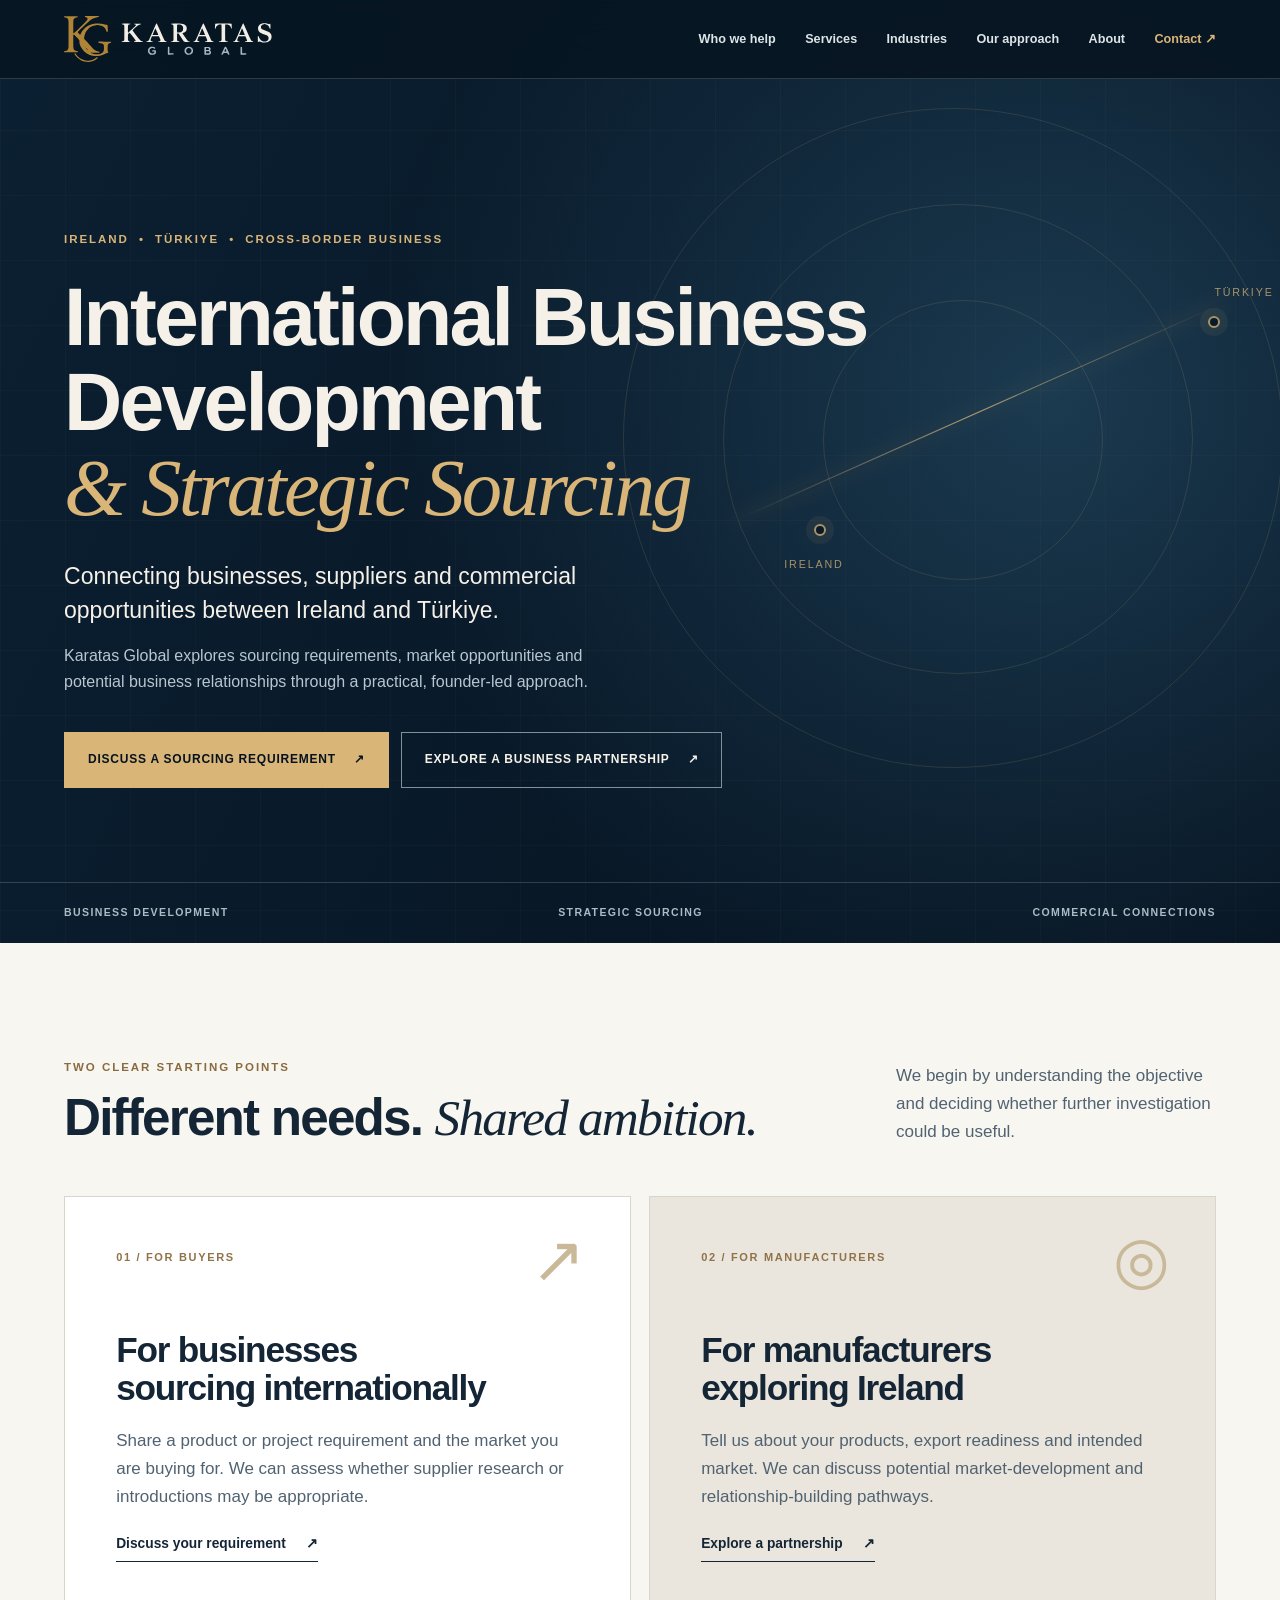
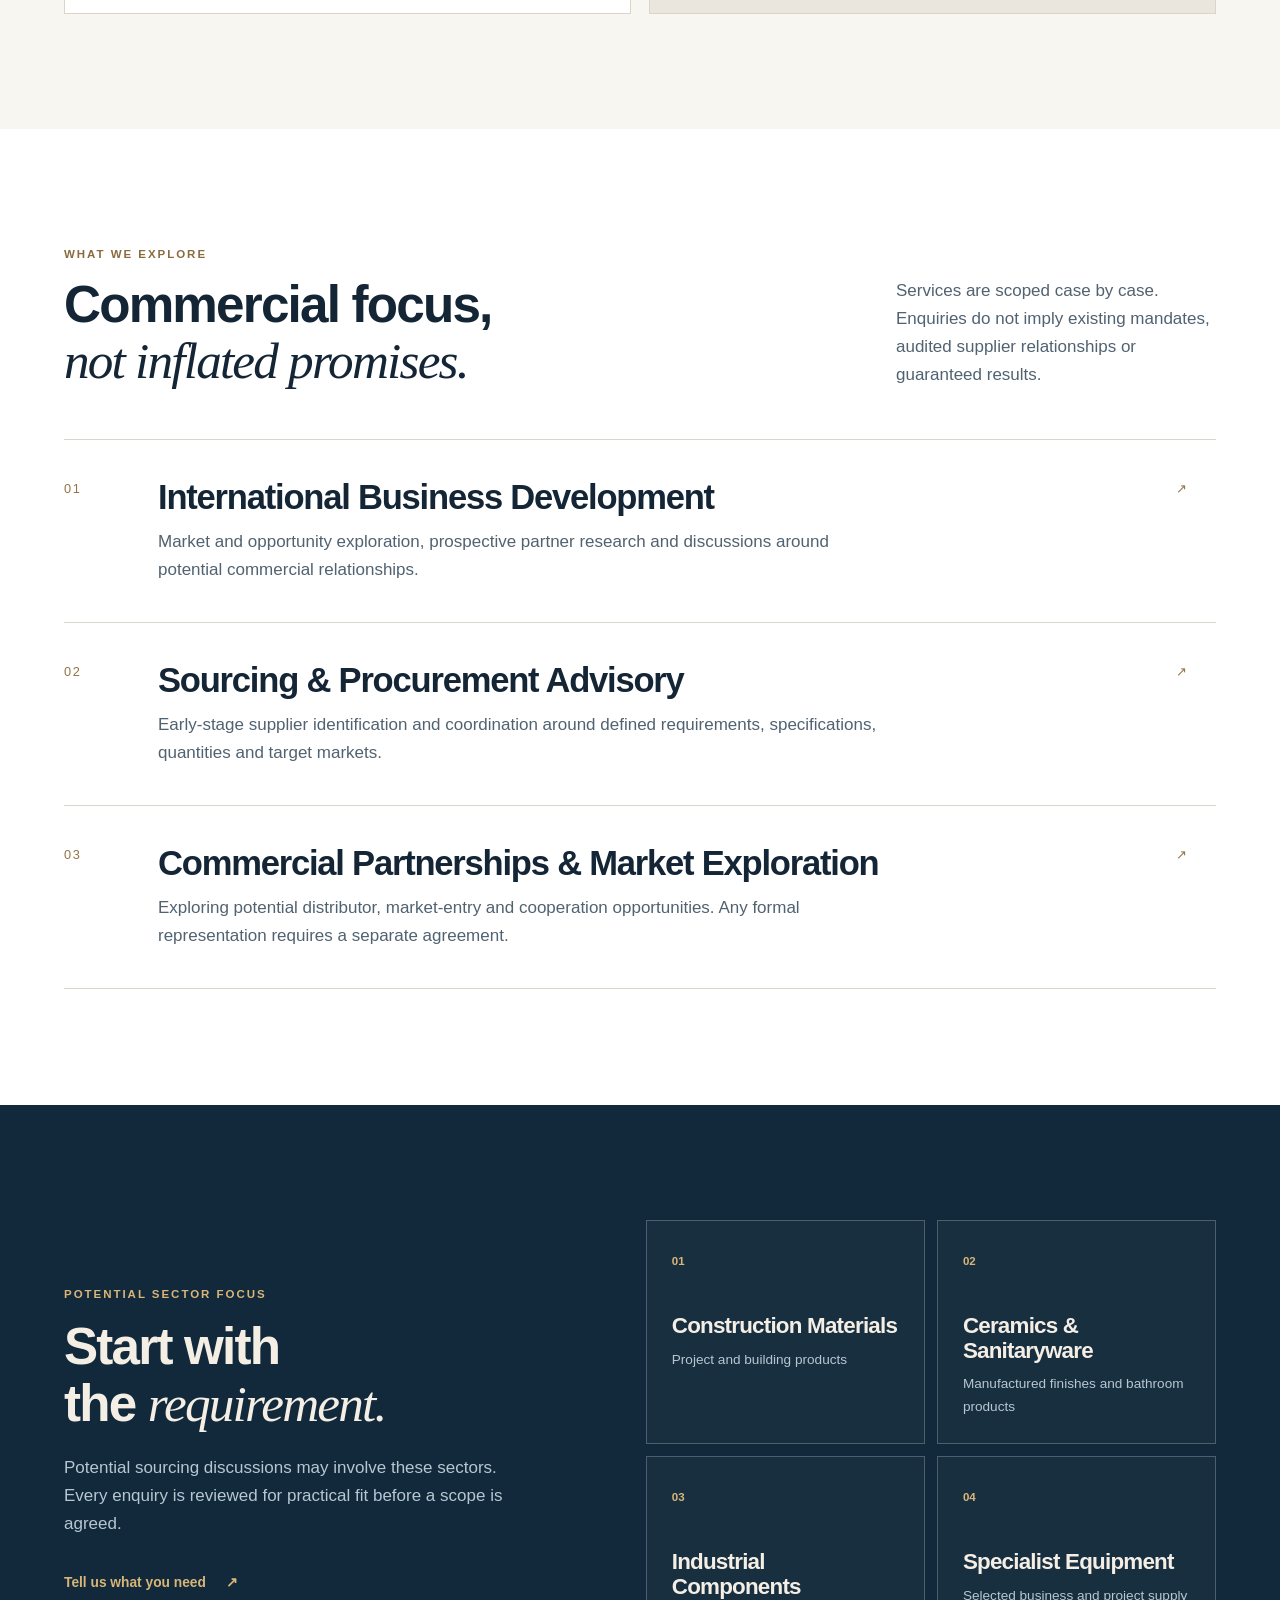
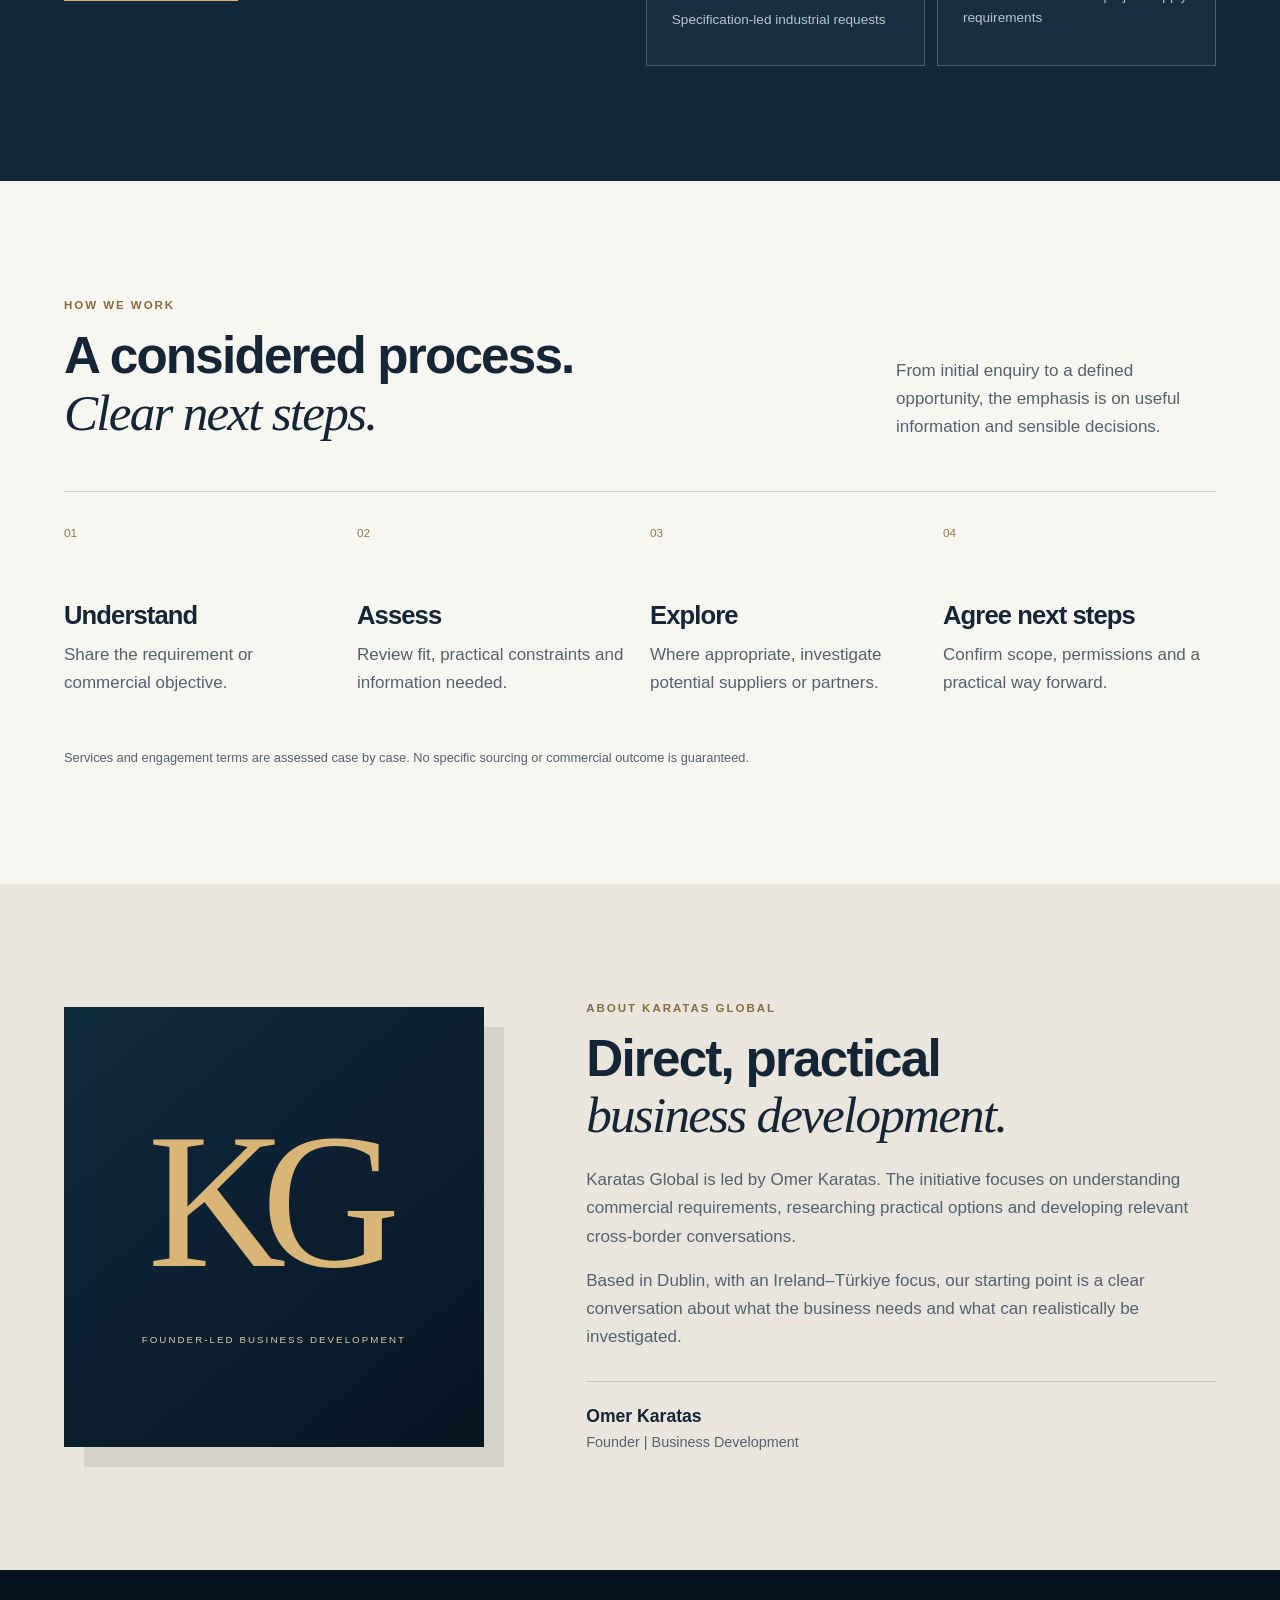
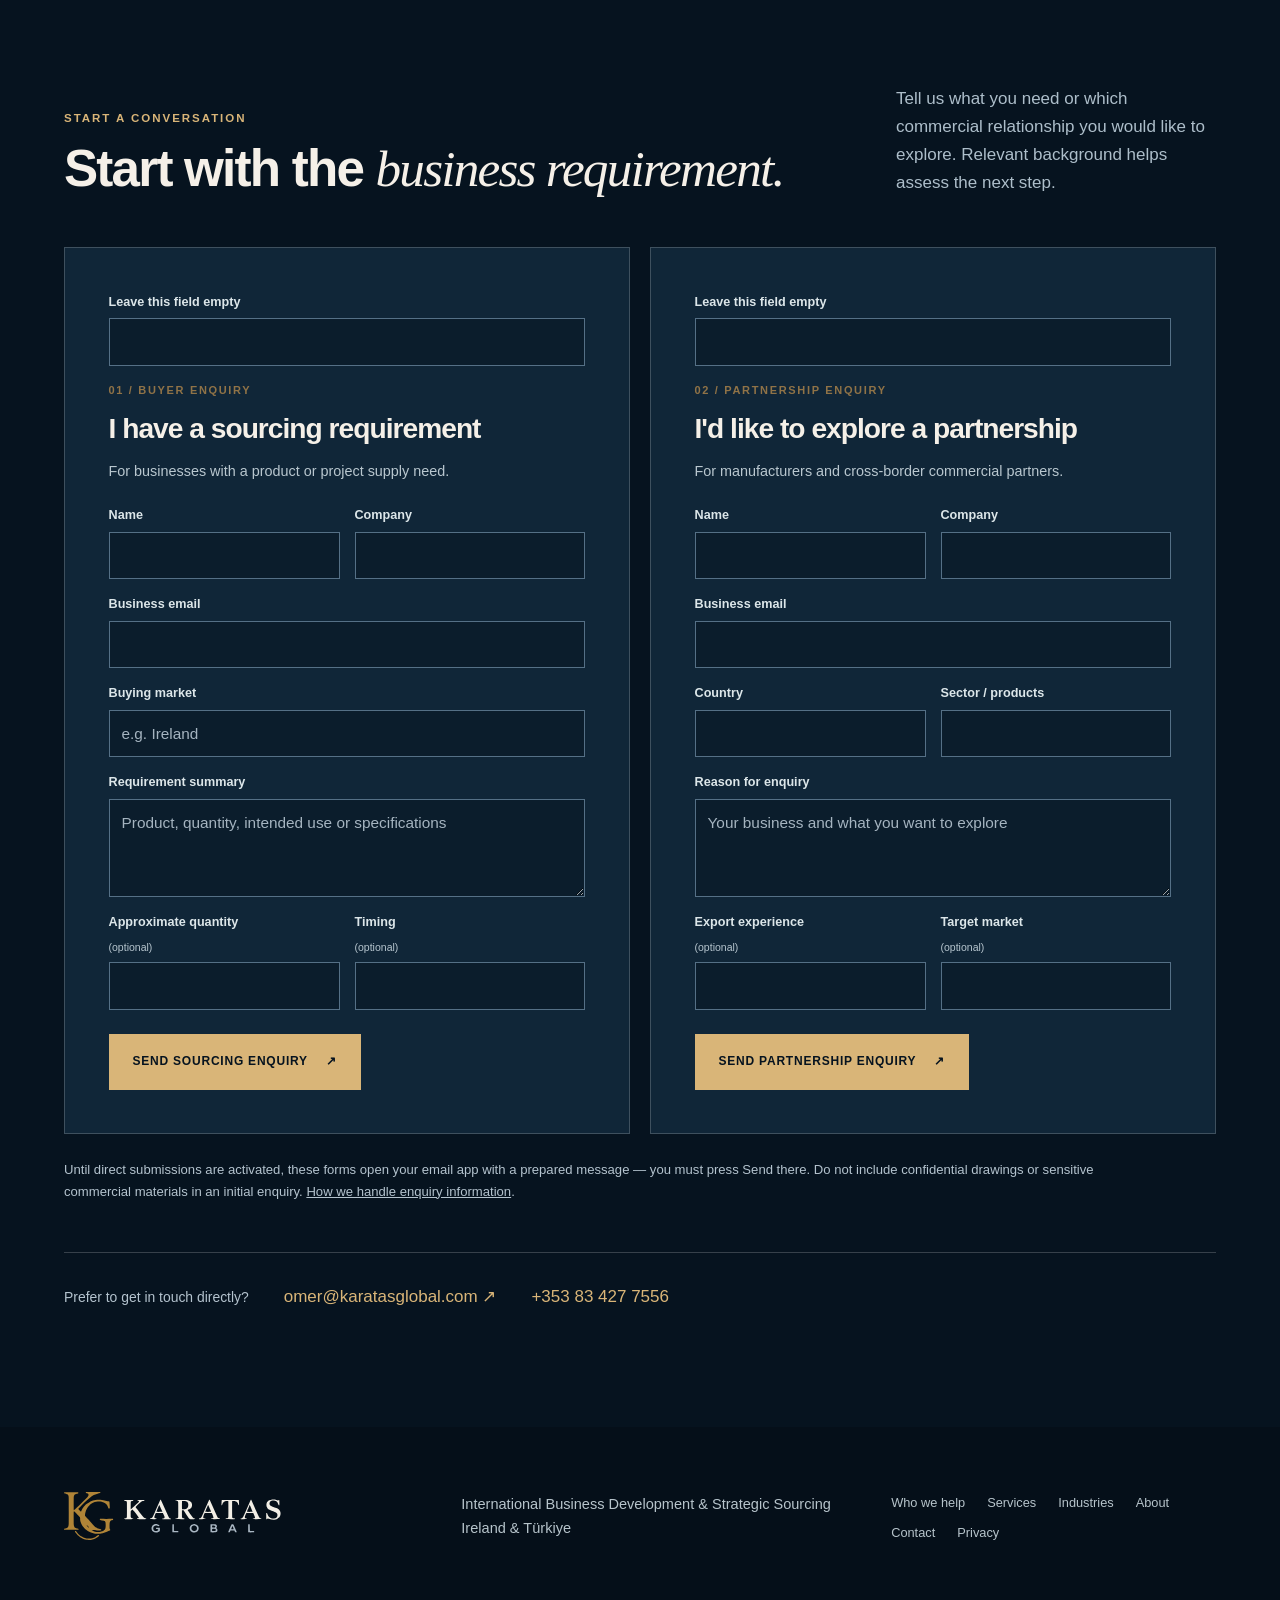
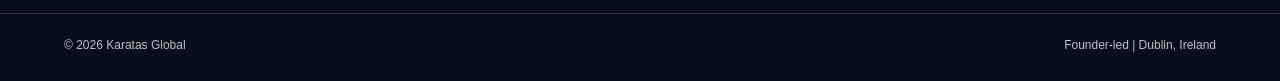
==== commit 1bd42b03: "KG-WEB-001: prepare separate Formspark buyer and supplier submissions" ====
--- a/index.html
+++ b/index.html
@@ -72,26 +72,26 @@
   <section class="section contact" id="contact" aria-labelledby="contact-title"><div class="container">
     <div class="section-title section-title--light"><div><p class="eyebrow eyebrow--light">START A CONVERSATION</p><h2 id="contact-title">Start with the <em>business requirement.</em></h2></div><p>Tell us what you need or which commercial relationship you would like to explore. Relevant background helps assess the next step.</p></div>
     <div class="form-grid">
-      <form id="buyer-enquiry" class="enquiry-form" data-enquiry="buyer"><p class="card-kicker">01 / BUYER ENQUIRY</p><h3>I have a sourcing requirement</h3><p>For businesses with a product or project supply need.</p>
+      <form id="buyer-enquiry" class="enquiry-form" data-enquiry="buyer" novalidate><input type="hidden" name="enquiry_type" value="Buyer sourcing requirement"><div class="spam-trap" aria-hidden="true"><label>Leave this field empty<input type="text" name="_gotcha" tabindex="-1" autocomplete="off"></label></div><p class="card-kicker">01 / BUYER ENQUIRY</p><h3>I have a sourcing requirement</h3><p>For businesses with a product or project supply need.</p>
         <div class="field-grid"><label>Name<input name="name" autocomplete="name" required maxlength="120"></label><label>Company<input name="company" autocomplete="organization" required maxlength="160"></label></div>
         <label>Business email<input type="email" name="email" autocomplete="email" required maxlength="200"></label>
         <label>Buying market<input name="market" required maxlength="120" placeholder="e.g. Ireland"></label>
         <label>Requirement summary<textarea name="requirement" rows="3" required maxlength="2500" placeholder="Product, quantity, intended use or specifications"></textarea></label>
         <div class="field-grid"><label>Approximate quantity <small>(optional)</small><input name="quantity" maxlength="120"></label><label>Timing <small>(optional)</small><input name="timing" maxlength="120"></label></div>
-        <button class="btn btn--gold" type="submit">Prepare Buyer Email <span aria-hidden="true">↗</span></button>
+        <button class="btn btn--gold" type="submit" data-idle-label="Send Sourcing Enquiry">Send Sourcing Enquiry <span aria-hidden="true">↗</span></button><p class="form-feedback" role="status" aria-live="polite" tabindex="-1" hidden></p><div class="form-recovery" hidden><p>Your enquiry has not been confirmed as received. Please retry, or contact us directly.</p><button type="button" class="recovery-email">Open email app instead</button></div>
       </form>
-      <form id="partner-enquiry" class="enquiry-form" data-enquiry="supplier"><p class="card-kicker">02 / PARTNERSHIP ENQUIRY</p><h3>I'd like to explore a partnership</h3><p>For manufacturers and cross-border commercial partners.</p>
+      <form id="partner-enquiry" class="enquiry-form" data-enquiry="supplier" novalidate><input type="hidden" name="enquiry_type" value="Manufacturer / commercial partnership"><div class="spam-trap" aria-hidden="true"><label>Leave this field empty<input type="text" name="_gotcha" tabindex="-1" autocomplete="off"></label></div><p class="card-kicker">02 / PARTNERSHIP ENQUIRY</p><h3>I'd like to explore a partnership</h3><p>For manufacturers and cross-border commercial partners.</p>
         <div class="field-grid"><label>Name<input name="name" autocomplete="name" required maxlength="120"></label><label>Company<input name="company" autocomplete="organization" required maxlength="160"></label></div>
         <label>Business email<input type="email" name="email" autocomplete="email" required maxlength="200"></label>
         <div class="field-grid"><label>Country<input name="country" required maxlength="120"></label><label>Sector / products<input name="sector" required maxlength="160"></label></div>
         <label>Reason for enquiry<textarea name="purpose" rows="3" required maxlength="2500" placeholder="Your business and what you want to explore"></textarea></label>
         <div class="field-grid"><label>Export experience <small>(optional)</small><input name="experience" maxlength="160"></label><label>Target market <small>(optional)</small><input name="target" maxlength="120"></label></div>
-        <button class="btn btn--gold" type="submit">Prepare Partnership Email <span aria-hidden="true">↗</span></button>
+        <button class="btn btn--gold" type="submit" data-idle-label="Send Partnership Enquiry">Send Partnership Enquiry <span aria-hidden="true">↗</span></button><p class="form-feedback" role="status" aria-live="polite" tabindex="-1" hidden></p><div class="form-recovery" hidden><p>Your enquiry has not been confirmed as received. Please retry, or contact us directly.</p><button type="button" class="recovery-email">Open email app instead</button></div>
       </form>
     </div>
-    <p class="form-notice">These forms open your email application with the details filled in. You must then send the message yourself; the website does not store or directly transmit form submissions. Do not send confidential drawings or sensitive commercial material in an initial enquiry.</p>
+    <p class="form-notice"><span id="contact-mode-note">Until direct submissions are activated, these forms open your email app with a prepared message — you must press Send there.</span> Do not include confidential drawings or sensitive commercial materials in an initial enquiry. <a href="privacy.html">How we handle enquiry information</a>.</p>
     <div class="direct-contact"><p>Prefer to get in touch directly?</p><a href="mailto:omer@karatasglobal.com">omer@karatasglobal.com <span aria-hidden="true">↗</span></a><a href="tel:+353834277556">+353 83 427 7556</a></div>
   </div></section>
 </main>
-<footer class="footer"><div class="container footer-grid"><a href="#top" aria-label="Back to top"><img src="assets/brand/karatas-global-logo.svg" alt="Karatas Global" width="903" height="200"></a><p>International Business Development &amp; Strategic Sourcing<br>Ireland &amp; Türkiye</p><nav aria-label="Footer navigation"><a href="#what-we-do">Who we help</a><a href="#services">Services</a><a href="#industries">Industries</a><a href="#about">About</a><a href="#contact">Contact</a></nav></div><div class="container footer-end"><span>© 2026 Karatas Global</span><span>Founder-led | Dublin, Ireland</span></div></footer>
+<footer class="footer"><div class="container footer-grid"><a href="#top" aria-label="Back to top"><img src="assets/brand/karatas-global-logo.svg" alt="Karatas Global" width="903" height="200"></a><p>International Business Development &amp; Strategic Sourcing<br>Ireland &amp; Türkiye</p><nav aria-label="Footer navigation"><a href="#what-we-do">Who we help</a><a href="#services">Services</a><a href="#industries">Industries</a><a href="#about">About</a><a href="#contact">Contact</a><a href="privacy.html">Privacy</a></nav></div><div class="container footer-end"><span>© 2026 Karatas Global</span><span>Founder-led | Dublin, Ireland</span></div></footer>
 </body></html>
--- a/assets/css/styles.css
+++ b/assets/css/styles.css
@@ -1,312 +1,15 @@
-/* Karatas Global — V2
-   Plain CSS, no build step. Sections follow the order of index.html. */
-
-:root {
-  --navy: #0a1826;
-  --navy-2: #0f2235;
-  --navy-deep: #06101a;
-  --cream: #f2eee5;
-  --paper: #faf8f3;
-  --ink: #0f1d2b;
-  --ink-soft: #4b5a68;
-  --on-dark: #f2eee5;
-  --on-dark-soft: #a9b6c2;
-  --blue: #3f6f9f;
-  --blue-light: #8fb3d6;
-  --rule: #d9d3c5;
-  --rule-dark: rgba(242, 238, 229, .16);
-  --gutter: clamp(20px, 5vw, 72px);
-  --max: 1320px;
-  --header-h: 84px;
-  --gold: #b08437;
-  --gold-light: #c9a25e;
-  --section: clamp(72px, 10vw, 148px);
-  --font: "Helvetica Neue", Helvetica, "Inter", "Segoe UI", Arial, system-ui, sans-serif;
-}
-
-*, *::before, *::after { box-sizing: border-box; }
-html { -webkit-text-size-adjust: 100%; scroll-behavior: smooth; scroll-padding-top: var(--header-h); }
-body {
-  margin: 0;
-  background: var(--paper);
-  color: var(--ink);
-  font: 400 1.0625rem/1.6 var(--font);
-  -webkit-font-smoothing: antialiased;
-  text-rendering: optimizeLegibility;
-}
-img { display: block; max-width: 100%; height: auto; }
-a { color: inherit; }
-h1, h2, h3, p, ul, ol, dl, dd, figure { margin: 0; }
-ul, ol { padding: 0; list-style: none; }
-h1, h2, h3 { font-weight: 600; letter-spacing: -.025em; line-height: 1.08; text-wrap: balance; }
-h2 { font-size: clamp(1.9rem, 3.6vw, 3.1rem); }
-p { text-wrap: pretty; }
-:focus-visible { outline: 2px solid var(--blue-light); outline-offset: 3px; }
-
-.container { width: 100%; max-width: calc(var(--max) + 2 * var(--gutter)); margin: 0 auto; padding: 0 var(--gutter); }
-.section { padding: var(--section) 0; }
-.skip { position: absolute; left: -999px; top: 8px; z-index: 100; background: var(--cream); color: var(--ink); padding: 10px 14px; }
-.skip:focus { left: 8px; }
-
-.eyebrow { font-size: .75rem; font-weight: 600; letter-spacing: .18em; text-transform: uppercase; color: var(--blue); }
-.eyebrow--light { color: var(--gold-light); }
-.lead { font-size: clamp(1.125rem, 1.5vw, 1.3125rem); line-height: 1.5; color: var(--ink); }
-
-/* Buttons and links */
-.btn {
-  display: inline-flex; align-items: center; justify-content: center;
-  min-height: 54px; padding: 0 28px;
-  border: 1px solid transparent; border-radius: 2px;
-  font: 600 .8125rem/1 var(--font); letter-spacing: .1em; text-transform: uppercase; text-decoration: none;
-  cursor: pointer; transition: background-color .18s, color .18s, border-color .18s;
-}
-.btn--sm { min-height: 42px; padding: 0 18px; font-size: .75rem; }
-.btn--light { background: var(--cream); color: var(--navy); }
-.btn--light:hover { background: #fff; }
-.btn--ghost { border-color: rgba(242, 238, 229, .45); color: var(--on-dark); background: transparent; }
-.btn--ghost:hover { border-color: var(--cream); background: rgba(242, 238, 229, .08); }
-.btn:active { transform: translateY(1px); }
-
-.link {
-  display: inline-flex; gap: .6em; align-items: baseline;
-  font-weight: 600; font-size: .9375rem; text-decoration: none; color: var(--ink);
-  padding-bottom: 6px; border-bottom: 1px solid var(--ink);
-  transition: color .18s, border-color .18s;
-}
-.link span { transition: transform .18s; }
-.link:hover { color: var(--blue); border-color: var(--blue); }
-.link:hover span { transform: translateX(4px); }
-
-/* Image slots. A slot holds either a <picture> or a neutral placeholder block. */
-figure { position: relative; overflow: hidden; background: #d8d3c7; }
-figure img, figure .ph { position: absolute; inset: 0; width: 100%; height: 100%; object-fit: cover; }
-.ph {
-  display: flex; align-items: flex-end;
-  background: linear-gradient(160deg, #cfcabd, #bdb8ab);
-  color: rgba(15, 29, 43, .62);
-}
-.ph span {
-  margin: clamp(14px, 2vw, 24px); padding-left: 12px; border-left: 2px solid currentColor;
-  font-size: .6875rem; font-weight: 600; letter-spacing: .14em; text-transform: uppercase; line-height: 1.5;
-}
-.ph--warm { background: linear-gradient(160deg, #d9cfbd, #c6baa5); }
-.ph--dark { background: linear-gradient(110deg, #13283c 0%, #2b4257 55%, #50677a 100%); color: rgba(242, 238, 229, .7); justify-content: flex-end; }
-.credit { position: absolute; right: 10px; bottom: 8px; font-size: .625rem; letter-spacing: .04em; color: rgba(255, 255, 255, .6); }
-
-/* ------------------------------ Header ------------------------------ */
-.site-header {
-  position: fixed; inset: 0 0 auto 0; z-index: 50; color: var(--on-dark);
-  transition: background-color .25s, box-shadow .25s;
-}
-.site-header.is-solid { background: rgba(10, 24, 38, .96); box-shadow: 0 1px 0 var(--rule-dark); }
-.site-header__inner { display: flex; align-items: center; justify-content: space-between; gap: 32px; height: var(--header-h); }
-/* Logo: SVG lockup with a fixed aspect ratio (903:200), sized by height so it never stretches. */
-.brand { display: block; flex: none; line-height: 0; }
-.brand img { display: block; height: 50px; width: auto; aspect-ratio: 903 / 200; }
-.site-nav { display: flex; align-items: center; gap: 36px; }
-.site-nav ul { display: flex; gap: 30px; }
-.site-nav li a { font-size: .875rem; text-decoration: none; white-space: nowrap; color: var(--on-dark-soft); transition: color .18s; }
-/* Header button is outlined so the hero button stays the one primary action on screen. */
-.site-nav .btn { background: transparent; color: var(--on-dark); border-color: rgba(242, 238, 229, .45); white-space: nowrap; }
-.site-nav .btn:hover { background: var(--cream); color: var(--navy); border-color: var(--cream); }
-.site-nav li a:hover { color: #fff; }
-.nav-toggle { display: none; }
-
-/* ------------------------------- Hero ------------------------------- */
-.hero { position: relative; display: flex; flex-direction: column; min-height: min(100svh, 900px); background: var(--navy); color: var(--on-dark); isolation: isolate; }
-.hero__media { position: absolute; inset: 0; z-index: -2; }
-.hero__media img, .hero__media .ph { position: absolute; inset: 0; width: 100%; height: 100%; object-fit: cover; object-position: 40% 50%; }
-/* Overlay: ~88% navy on the left, ~60% centre, ~26% right, plus a floor so the contact line stays readable. */
-.hero::before {
-  content: ""; position: absolute; inset: 0; z-index: -1;
-  background:
-    linear-gradient(to bottom, rgba(6, 16, 26, .62) 0%, rgba(6, 16, 26, 0) 22%),
-    linear-gradient(to top, rgba(6, 16, 26, .84) 0%, rgba(6, 16, 26, 0) 34%),
-    linear-gradient(90deg, rgba(10, 24, 38, .93) 0%, rgba(10, 24, 38, .9) 34%, rgba(10, 24, 38, .62) 54%, rgba(10, 24, 38, .28) 76%, rgba(10, 24, 38, .2) 100%);
-}
-.hero__inner { flex: 1; display: flex; flex-direction: column; justify-content: center; padding-top: calc(var(--header-h) + 48px); padding-bottom: 56px; }
-.hero h1 { font-size: clamp(2.3rem, 4vw, 3.6rem); max-width: 12.5em; margin: 22px 0 0; }
-.hero h1 span { display: block; color: var(--on-dark-soft); }
-.hero__line { margin-top: 28px; font-size: clamp(1rem, 1.3vw, 1.1875rem); font-weight: 600; letter-spacing: .02em; }
-.hero__lead { margin-top: 12px; max-width: 33em; color: var(--on-dark-soft); }
-.actions { display: flex; flex-wrap: wrap; gap: 12px; margin-top: 36px; }
-.hero__contact { border-top: 1px solid var(--rule-dark); }
-.hero__contact .container { display: flex; flex-wrap: wrap; gap: 8px 40px; padding-top: 20px; padding-bottom: 20px; font-size: .9375rem; }
-.hero__contact a { text-decoration: none; color: var(--on-dark); }
-.hero__contact a:hover { color: #fff; text-decoration: underline; text-underline-offset: 4px; }
-
-/* ---------------------------- What we do ---------------------------- */
-.what { background: var(--cream); }
-.what__grid { display: grid; grid-template-columns: minmax(0, 5fr) minmax(0, 6fr); gap: clamp(40px, 7vw, 112px); align-items: center; }
-.what__text { display: grid; gap: 22px; justify-items: start; }
-.what__text h2 { font-size: clamp(1.8rem, 3vw, 2.6rem); margin-bottom: 6px; }
-.what__text p:not(.eyebrow):not(.lead) { color: var(--ink-soft); }
-.what__note { padding-left: 18px; border-left: 2px solid var(--blue); color: var(--ink) !important; font-weight: 500; }
-.what__media { aspect-ratio: 4 / 3; margin-right: calc(-1 * var(--gutter)); }
-
-/* ----------------------------- Services ----------------------------- */
-.section-head { display: grid; gap: 16px; margin-bottom: clamp(36px, 5vw, 64px); }
-.lead-service__media { aspect-ratio: 21 / 9; }
-.lead-service__body { display: grid; grid-template-columns: minmax(0, 5fr) minmax(0, 6fr); gap: clamp(28px, 7vw, 112px); padding: clamp(28px, 4vw, 52px) 0 0; }
-.lead-service__title { display: grid; gap: 16px; align-content: start; }
-.lead-service h3 { font-size: clamp(1.9rem, 3.4vw, 3rem); }
-.lead-service__text { display: grid; gap: 20px; justify-items: start; }
-.lead-service__text > p:not(.lead) { color: var(--ink-soft); }
-.process { display: flex; flex-wrap: wrap; width: 100%; margin: 8px 0 10px; border-top: 1px solid var(--ink); counter-reset: p; }
-.process li { flex: 1 1 0; min-width: 104px; padding: 14px 14px 0 0; font-size: .8125rem; font-weight: 600; line-height: 1.35; counter-increment: p; }
-.process li::before { content: "0" counter(p); display: block; margin-bottom: 6px; font-size: .6875rem; letter-spacing: .14em; color: var(--blue); }
-
-.more-services { display: grid; grid-template-columns: minmax(0, 7fr) minmax(0, 4fr); gap: clamp(40px, 7vw, 112px); margin-top: var(--section); align-items: start; }
-.service-list li { display: grid; grid-template-columns: 56px minmax(0, 1fr) minmax(0, 1.35fr); gap: 8px 24px; align-items: baseline; padding: 28px 0; border-top: 1px solid var(--rule); }
-.service-list li:last-child { border-bottom: 1px solid var(--rule); }
-.service-list__n { font-size: .6875rem; font-weight: 600; letter-spacing: .14em; color: var(--blue); }
-.service-list h3 { font-size: 1.25rem; letter-spacing: -.015em; line-height: 1.25; }
-.service-list p { color: var(--ink-soft); font-size: 1rem; }
-.more-services__media { aspect-ratio: 4 / 5; }
-
-/* -------------------------------- Why -------------------------------- */
-.why { background: var(--navy); color: var(--on-dark); }
-.why__list { display: grid; grid-template-columns: repeat(4, minmax(0, 1fr)); border-top: 1px solid var(--rule-dark); }
-.why__list li { display: grid; gap: 12px; align-content: start; padding: 28px 28px 0 0; }
-.why__list li + li { padding-left: 28px; border-left: 1px solid var(--rule-dark); }
-.why__n { font-size: .6875rem; font-weight: 600; letter-spacing: .14em; color: var(--blue-light); margin-bottom: 20px; }
-.why__list h3 { font-size: 1.1875rem; letter-spacing: -.01em; line-height: 1.3; }
-.why__list p { color: var(--on-dark-soft); font-size: .9375rem; }
-
-/* ----------------- Construction & renovation (secondary) ----------------- */
-.construction { background: var(--cream); padding: clamp(56px, 7vw, 104px) 0; }
-.construction__grid { display: grid; grid-template-columns: minmax(0, 5fr) minmax(0, 6fr); gap: clamp(32px, 6vw, 96px); align-items: center; max-width: calc(1120px + 2 * var(--gutter)); }
-.construction__media { aspect-ratio: 3 / 2; }
-.construction__text { display: grid; gap: 14px; justify-items: start; }
-.construction__text h2 { font-size: clamp(1.5rem, 2.4vw, 2.1rem); }
-.construction__by { font-size: .9375rem; font-weight: 600; color: var(--ink); }
-.construction__text > p:not(.eyebrow):not(.construction__by) { color: var(--ink-soft); max-width: 34em; }
-.inline-list { margin: 4px 0 10px; padding-top: 14px; border-top: 1px solid var(--rule); font-size: .9375rem; color: var(--ink); max-width: 34em; }
-.inline-list li { display: inline; }
-.inline-list li:not(:last-child)::after { content: ", "; }
-.inline-list li:not(:first-child) { text-transform: lowercase; }
-
-/* ------------------------------ Contact ------------------------------ */
-.contact { background: var(--navy); color: var(--on-dark); }
-.contact__grid { display: grid; grid-template-columns: minmax(0, 5fr) minmax(0, 6fr); gap: clamp(40px, 7vw, 112px); align-items: start; }
-.contact__text { display: grid; gap: 20px; }
-.contact__text .lead { color: var(--on-dark-soft); max-width: 28em; }
-.contact__direct { margin-top: 20px; border-top: 1px solid var(--rule-dark); }
-.contact__direct div { display: grid; grid-template-columns: 110px 1fr; align-items: baseline; padding: 16px 0; border-bottom: 1px solid var(--rule-dark); }
-.contact__direct dt { font-size: .6875rem; font-weight: 600; letter-spacing: .14em; text-transform: uppercase; color: var(--on-dark-soft); }
-.contact__direct a { font-size: 1.125rem; text-decoration: none; }
-.contact__direct a:hover { text-decoration: underline; text-underline-offset: 5px; }
-
-.req { display: grid; grid-template-columns: 1fr 1fr; gap: 22px 20px; padding: clamp(24px, 3.2vw, 44px); background: var(--navy-2); border: 1px solid var(--rule-dark); }
-.field { display: grid; gap: 8px; align-content: start; }
-.field--full { grid-column: 1 / -1; }
-.field label { font-size: .6875rem; font-weight: 600; letter-spacing: .14em; text-transform: uppercase; color: var(--on-dark-soft); }
-.field label span { font-weight: 400; letter-spacing: .04em; text-transform: none; }
-.field input, .field textarea {
-  width: 100%; padding: 14px 0 12px; border: 0; border-bottom: 1px solid rgba(242, 238, 229, .34); border-radius: 0;
-  background: transparent; color: var(--on-dark); font: 400 1.0625rem/1.4 var(--font);
-  transition: border-color .18s;
-}
-.field textarea { resize: vertical; min-height: 104px; }
-.field input::placeholder, .field textarea::placeholder { color: rgba(169, 182, 194, .6); }
-.field input:hover, .field textarea:hover { border-color: rgba(242, 238, 229, .6); }
-.field input:focus, .field textarea:focus { outline: none; border-color: var(--blue-light); box-shadow: 0 1px 0 var(--blue-light); }
-.field.is-invalid input, .field.is-invalid textarea { border-color: #e59a8c; }
-.field__error { font-size: .8125rem; color: #f0b3a8; }
-.req__actions { display: flex; flex-wrap: wrap; gap: 12px; margin-top: 6px; }
-.req__note { font-size: .8125rem; color: var(--on-dark-soft); }
-
-/* ------------------------------- Footer ------------------------------- */
-.site-footer { background: var(--navy-deep); color: var(--on-dark-soft); font-size: .9375rem; }
-.site-footer__grid { display: grid; grid-template-columns: minmax(0, 2.2fr) repeat(3, minmax(0, 1fr)); gap: 40px clamp(24px, 4vw, 64px); padding-top: clamp(56px, 6vw, 88px); padding-bottom: clamp(40px, 5vw, 64px); }
-.brand--footer { margin-bottom: 22px; }
-.brand--footer img { height: 46px; }
-.site-footer__brand p:not(.brand) { max-width: 30em; }
-.site-footer address { margin-top: 22px; font-style: normal; line-height: 1.9; }
-.site-footer h2 { margin-bottom: 16px; font-size: .6875rem; font-weight: 600; letter-spacing: .16em; text-transform: uppercase; color: var(--on-dark); }
-.site-footer li { margin-bottom: 9px; }
-.site-footer a { text-decoration: none; transition: color .18s; }
-.site-footer a:hover { color: #fff; }
-.site-footer__base { display: flex; flex-wrap: wrap; justify-content: space-between; gap: 8px 24px; padding-top: 22px; padding-bottom: 28px; border-top: 1px solid var(--rule-dark); font-size: .8125rem; }
-
-/* ============================ Responsive ============================ */
-/* Navigation collapses to the menu button before the links can crowd the logo. */
-@media (max-width: 1100px) {
-  .nav-toggle {
-    display: inline-flex; align-items: center; gap: 12px; height: 44px; padding: 0 0 0 12px;
-    background: none; border: 0; color: inherit; font: 600 .75rem/1 var(--font); letter-spacing: .14em; text-transform: uppercase; cursor: pointer;
-  }
-  .nav-toggle__bars { position: relative; width: 22px; height: 10px; }
-  .nav-toggle__bars::before, .nav-toggle__bars::after { content: ""; position: absolute; left: 0; right: 0; height: 1.5px; background: currentColor; transition: transform .2s, top .2s; }
-  .nav-toggle__bars::before { top: 0; }
-  .nav-toggle__bars::after { top: 9px; }
-  .nav-open .nav-toggle__bars::before { top: 4.5px; transform: rotate(45deg); }
-  .nav-open .nav-toggle__bars::after { top: 4.5px; transform: rotate(-45deg); }
-  .site-nav {
-    position: fixed; inset: var(--header-h) 0 0 0; display: none; flex-direction: column; align-items: stretch; gap: 0;
-    padding: 12px var(--gutter) 32px; background: var(--navy); overflow-y: auto;
-  }
-  .nav-open .site-nav { display: flex; }
-  .nav-open .site-header { background: var(--navy); }
-  .site-nav ul { flex-direction: column; gap: 0; }
-  .site-nav li a { display: block; padding: 20px 0; border-bottom: 1px solid var(--rule-dark); font-size: 1.375rem; font-weight: 500; letter-spacing: -.01em; color: var(--on-dark); }
-  .site-nav .btn { margin-top: 28px; min-height: 54px; font-size: .8125rem; background: var(--cream); color: var(--navy); border-color: transparent; }
-  .nav-open { overflow: hidden; }
-  .why__list { grid-template-columns: repeat(2, minmax(0, 1fr)); row-gap: 44px; }
-  .why__list li:nth-child(3) { padding-left: 0; border-left: 0; }
-  .why__list li:nth-child(n+3) { border-top: 1px solid var(--rule-dark); margin-top: 0; }
-  .service-list li { grid-template-columns: 44px minmax(0, 1fr); }
-  .service-list p { grid-column: 2; }
-}
-
-@media (max-width: 900px) {
-  :root { --header-h: 64px; }
-  .brand img { height: 40px; }
-  /* Mobile header is always solid so the logo never sits on the photograph. */
-  .site-header { background: var(--navy); box-shadow: 0 1px 0 var(--rule-dark); }
-
-  /* Mobile hero: image sits in the upper part of the frame, text below it on solid navy. */
-  .hero { min-height: 0; }
-  .hero__media { top: var(--header-h); bottom: auto; height: 42svh; min-height: 280px; max-height: 400px; }
-  .hero__media img, .hero__media .ph { object-position: 76% 50%; }
-  .hero::before {
-    top: var(--header-h); bottom: auto; height: 42svh; min-height: 280px; max-height: 400px;
-    background: linear-gradient(to bottom, rgba(10, 24, 38, .18) 0%, rgba(10, 24, 38, .1) 40%, rgba(10, 24, 38, .22) 64%, var(--navy) 100%);
-  }
-  .hero__inner { padding-top: calc(var(--header-h) + clamp(280px, 42svh, 400px) - 24px); padding-bottom: 36px; justify-content: flex-start; }
-  .hero h1 { font-size: clamp(2rem, 8.2vw, 2.9rem); margin-top: 14px; }
-  .hero__line { margin-top: 20px; }
-  .actions .btn { flex: 1 1 100%; }
-  .hero__contact .container { flex-direction: column; gap: 6px; padding-top: 16px; padding-bottom: 18px; }
-
-  .what__grid, .lead-service__body, .more-services, .construction__grid, .contact__grid { grid-template-columns: 1fr; }
-  .what__media { order: -1; margin: 0 calc(-1 * var(--gutter)); aspect-ratio: 3 / 2; }
-  .what__grid { gap: 36px; }
-  .lead-service__media { aspect-ratio: 3 / 2; margin: 0 calc(-1 * var(--gutter)); }
-  .lead-service__body { gap: 20px; }
-  .process li { flex: 1 1 40%; padding-bottom: 6px; }
-  .more-services { margin-top: 72px; gap: 40px; }
-  .more-services__media { aspect-ratio: 3 / 2; }
-  .construction__media { max-width: 520px; width: 100%; }
-  .site-footer__grid { grid-template-columns: 1fr 1fr; }
-  .site-footer__brand { grid-column: 1 / -1; }
-}
-
-@media (max-width: 560px) {
-  body { font-size: 1rem; }
-  .why__list { grid-template-columns: 1fr; row-gap: 0; }
-  .why__list li, .why__list li + li { padding: 24px 0 26px; border-left: 0; border-top: 1px solid var(--rule-dark); }
-  .why__list { border-top: 0; }
-  .why__n { margin-bottom: 4px; }
-  .req { grid-template-columns: 1fr; margin: 0 calc(-1 * var(--gutter)); border-left: 0; border-right: 0; padding: 28px var(--gutter); }
-  .req__actions .btn { flex: 1 1 100%; }
-  .contact__direct div { grid-template-columns: 96px 1fr; }
-  .service-list li { grid-template-columns: 1fr; gap: 6px; padding: 22px 0; }
-  .service-list p { grid-column: auto; }
-  .site-footer__grid { grid-template-columns: 1fr; gap: 32px; }
-}
-
-@media (prefers-reduced-motion: reduce) {
-  html { scroll-behavior: auto; }
-  * { transition: none !important; }
-}
+:root{--navy:#0a1826;--deep:#06131f;--navy2:#102637;--gold:#d9b578;--paper:#f8f6f1;--cream:#eae6dd;--ink:#142536;--muted:#516271;--rule:#d9d5cc;--max:1320px;--gut:clamp(20px,5vw,72px);--font:"Helvetica Neue",Helvetica,"Segoe UI",Arial,sans-serif}
+*,*:before,*:after{box-sizing:border-box}html{scroll-behavior:smooth;scroll-padding-top:85px}body{margin:0;background:var(--paper);color:var(--ink);font:400 17px/1.65 var(--font);-webkit-font-smoothing:antialiased}img{display:block;max-width:100%;height:auto}a{color:inherit}h1,h2,h3,p,ol{margin:0}h1,h2,h3{line-height:1.1;letter-spacing:-.035em;font-weight:600;text-wrap:balance}h2{font-size:clamp(2.2rem,4vw,4rem)}h1 em,h2 em{font-family:Georgia,serif;font-weight:400}ol{list-style:none;padding:0}button,input,textarea{font:inherit}:focus-visible{outline:3px solid var(--gold);outline-offset:3px}.container{max-width:calc(var(--max) + 2 * var(--gut));padding:0 var(--gut);margin:auto}.section{padding:clamp(76px,9vw,130px) 0}.skip{position:absolute;left:-9999px;top:12px;z-index:30;background:var(--gold);color:var(--deep);padding:10px 18px}.skip:focus{left:12px}.eyebrow{font-size:.72rem;font-weight:700;letter-spacing:.17em;text-transform:uppercase;color:#8a6b3f}.eyebrow--light{color:var(--gold)}.btn{display:inline-flex;align-items:center;justify-content:center;gap:18px;min-height:56px;padding:14px 23px;border:1px solid transparent;text-decoration:none;cursor:pointer;text-transform:uppercase;letter-spacing:.065em;font-size:.75rem;font-weight:700;transition:background .2s,transform .2s}.btn:hover{transform:translateY(-2px)}.btn--gold{background:var(--gold);color:var(--deep)}.btn--gold:hover{background:#ecd2a5}.btn--outline{border-color:#81909a;color:#f6f2e9;background:transparent}.btn--outline:hover{background:#21384a}.inline-cta{display:inline-flex;gap:20px;border-bottom:1px solid currentColor;padding-bottom:5px;text-decoration:none;font-weight:700;font-size:.86rem}.inline-cta:hover{color:#8a6b3f}.inline-cta--light{color:var(--gold)}
+.site-header{position:fixed;top:0;right:0;left:0;z-index:20;background:#071622ef;border-bottom:1px solid #ffffff29;backdrop-filter:blur(16px)}.header-row{height:78px;display:flex;align-items:center;justify-content:space-between;gap:36px}.brand img{height:46px;width:auto;max-width:230px}.site-nav{display:flex;align-items:center;gap:clamp(14px,2.3vw,35px);color:#dce5e7;font-size:.79rem;font-weight:600;white-space:nowrap}.site-nav a{text-decoration:none}.site-nav a:hover{color:#fff}.site-nav .nav-cta{color:var(--gold)}.nav-toggle{display:none}
+.hero{position:relative;overflow:hidden;isolation:isolate;color:#f6f1e8;background:radial-gradient(circle at 82% 42%,#1b3a50,transparent 56%),linear-gradient(115deg,#0b2032,#06121f);min-height:780px}.hero:before{content:"";position:absolute;inset:0;z-index:-1;background-image:linear-gradient(#c2a87508 1px,transparent 1px),linear-gradient(90deg,#c2a87508 1px,transparent 1px);background-size:65px 65px}.hero-content{position:relative;z-index:2;padding-top:clamp(155px,18vw,230px);padding-bottom:155px}.hero .eyebrow{display:flex;flex-wrap:wrap;gap:10px}.hero h1{max-width:880px;margin-top:26px;font-size:clamp(3rem,6.3vw,6.4rem);line-height:1.055}.hero h1 em{display:block;color:var(--gold)}.hero-lead{max-width:630px;margin-top:30px;font-size:clamp(1.15rem,1.8vw,1.55rem);line-height:1.45}.hero-description{max-width:535px;margin-top:16px;color:#b8c6d0;font-size:1rem}.hero-actions{display:flex;gap:12px;flex-wrap:wrap;margin-top:36px}.hero-strip{position:absolute;bottom:0;left:0;right:0;border-top:1px solid #ffffff2b;font-size:.66rem;color:#abbcc6;letter-spacing:.13em;font-weight:700}.hero-strip .container{display:flex;justify-content:space-between;gap:12px;padding-top:21px;padding-bottom:21px}.hero-visual{pointer-events:none;position:absolute;right:-10%;top:3%;width:min(70vw,950px);height:800px;opacity:.75}.orb{position:absolute;border:1px solid #dcbd852e;border-radius:50%;right:14%;top:10%}.orb--one{width:660px;height:660px}.orb--two{width:470px;height:470px;right:24%;top:22%}.orb--three{width:280px;height:280px;right:34%;top:34%}.connection{position:absolute;right:18%;top:48%;height:1px;width:60%;transform:rotate(-24deg);background:linear-gradient(90deg,transparent,#dfbb7f,transparent);box-shadow:0 0 19px #ccaa6e}.node{position:absolute;width:12px;height:12px;background:var(--deep);border:2px solid var(--gold);border-radius:100%;box-shadow:0 0 0 8px #dbb67918}.node--a{right:65%;top:62%}.node--b{right:21%;top:36%}.place{position:absolute;color:var(--gold);font-size:.67rem;letter-spacing:.17em}.place--a{right:63%;top:66%}.place--b{right:15%;top:32%}
+.section-title{display:flex;align-items:end;justify-content:space-between;gap:45px;margin-bottom:50px}.section-title>div{max-width:820px}.section-title h2{margin-top:13px}.section-title>p{max-width:320px;color:var(--muted)}.audience-grid{display:grid;grid-template-columns:1fr 1fr;gap:18px}.audience-card{position:relative;background:#fff;border:1px solid var(--rule);padding:clamp(30px,4vw,60px);min-height:410px;display:flex;flex-direction:column;align-items:start}.audience-card--sand{background:var(--cream)}.card-kicker{font-size:.69rem;letter-spacing:.15em;font-weight:700;color:#907347}.card-icon{position:absolute;right:45px;top:25px;font:65px Georgia,serif;color:#c9b999}.audience-card h3{margin-top:64px;font-size:clamp(1.85rem,2.75vw,2.8rem);max-width:420px}.audience-card p{margin-top:19px;color:var(--muted)}.audience-card .inline-cta{margin-top:auto;padding-top:22px}
+.services{background:#fff}.service-list{border-top:1px solid var(--rule)}.service-row{display:grid;grid-template-columns:70px minmax(0,1fr) 40px;gap:24px;padding:38px 0;border-bottom:1px solid var(--rule)}.service-row>span{color:#917447;font-size:.8rem;letter-spacing:.13em}.service-row>div h3{font-size:clamp(1.65rem,2.7vw,2.75rem)}.service-row p{max-width:720px;margin-top:12px;color:var(--muted)}
+.industries{background:#11293b;color:#f4eee5}.industry-grid{display:grid;grid-template-columns:.9fr 1.1fr;gap:clamp(50px,9vw,130px);align-items:center}.industry-grid h2{margin:15px 0 22px}.industry-grid>div>p:not(.eyebrow){max-width:440px;color:#b6c7d1;margin-bottom:30px}.sector-grid{display:grid;grid-template-columns:1fr 1fr;gap:12px}.sector-grid>div{min-height:210px;padding:25px;border:1px solid #ffffff3a;background:#ffffff07}.sector-grid span{font-size:.72rem;color:var(--gold);font-weight:700}.sector-grid h3{font-size:1.4rem;margin-top:40px}.sector-grid p{font-size:.85rem;color:#b6c7d1;margin-top:10px}
+.steps{display:grid;grid-template-columns:repeat(4,1fr);gap:20px;border-top:1px solid var(--rule);padding-top:26px}.steps li>span{font-size:.74rem;color:#957849}.steps h3{font-size:clamp(1.5rem,2vw,2.1rem);margin-top:55px}.steps p{color:var(--muted);margin-top:12px}.disclaimer{font-size:.8rem;color:var(--muted);margin-top:50px}
+.founder{background:var(--cream)}.founder-grid{display:grid;grid-template-columns:.8fr 1.2fr;gap:clamp(50px,8vw,120px);align-items:center}.founder-graphic{min-height:440px;display:flex;align-items:center;justify-content:center;flex-direction:column;background:linear-gradient(140deg,#102a3e,#071522);box-shadow:20px 20px 0 #d7d2c7;gap:34px}.founder-graphic span{font:clamp(7rem,15vw,12rem)/1 Georgia,serif;color:var(--gold);letter-spacing:-.13em;padding-right:.13em}.founder-graphic small{font-size:.61rem;color:#dec9a9;letter-spacing:.21em;text-align:center}.founder h2{margin:13px 0 23px}.founder-grid>div:last-child>p:not(.eyebrow){color:var(--muted);max-width:640px;margin-bottom:16px}.signature{display:flex;flex-direction:column;margin-top:30px;padding-top:20px;border-top:1px solid #c9c1b5}.signature strong{font-size:1.1rem}.signature span{font-size:.9rem;color:var(--muted)}
+.contact{background:var(--deep);color:#f5f0e8}.section-title--light>p{color:#adbeca}.form-grid{display:grid;grid-template-columns:1fr 1fr;gap:20px}.enquiry-form{display:grid;gap:15px;padding:clamp(26px,3.4vw,46px);background:#102638;border:1px solid #ffffff31;scroll-margin-top:110px}.enquiry-form:target{outline:2px solid var(--gold);outline-offset:3px}.enquiry-form h3{font-size:clamp(1.5rem,2.2vw,2.15rem)}.enquiry-form>p:not(.card-kicker){color:#b9c7cf;font-size:.9rem;margin-bottom:6px}.field-grid{display:grid;grid-template-columns:1fr 1fr;gap:15px}.enquiry-form label{display:flex;flex-direction:column;gap:6px;font-size:.79rem;font-weight:700;color:#dce6e9}.enquiry-form label small{font-weight:400;color:#b6c5ce}.enquiry-form input,.enquiry-form textarea{width:100%;min-height:47px;border:1px solid #557086;background:#0b1d2c;color:#fff;border-radius:0;padding:10px 12px;font-size:.96rem;font-weight:400}.enquiry-form input::placeholder,.enquiry-form textarea::placeholder{color:#a5b4c0}.enquiry-form textarea{resize:vertical}.enquiry-form .btn{margin-top:9px;justify-self:start}.form-notice{font-size:.82rem;color:#b4c3ce;margin-top:25px;max-width:1080px}.direct-contact{display:flex;align-items:center;flex-wrap:wrap;gap:16px 35px;border-top:1px solid #ffffff31;margin-top:50px;padding-top:30px}.direct-contact p{font-size:.87rem;color:#b4c3ce}.direct-contact a{color:var(--gold);text-decoration:none}.direct-contact a:hover{text-decoration:underline}
+.footer{background:#050f19;color:#b7c4cb}.footer-grid{display:grid;grid-template-columns:1.1fr 1.2fr 1fr;gap:40px;align-items:start;padding-top:65px;padding-bottom:70px}.footer-grid img{max-width:230px;height:48px;width:auto}.footer-grid p{font-size:.91rem}.footer-grid nav{display:flex;flex-wrap:wrap;gap:9px 22px;font-size:.8rem}.footer-grid nav a{text-decoration:none}.footer-grid nav a:hover{color:#fff}.footer-end{border-top:1px solid #ffffff2a;display:flex;justify-content:space-between;gap:16px;flex-wrap:wrap;padding-top:22px;padding-bottom:25px;font-size:.75rem}
+@media(max-width:1130px){.nav-toggle{display:inline-flex;align-items:center;gap:14px;min-height:44px;border:0;background:transparent;color:#fff;cursor:pointer;font-weight:700}.site-nav{display:none;position:fixed;top:78px;left:0;right:0;flex-direction:column;align-items:stretch;gap:0;background:#071622;padding:16px var(--gut) 30px;white-space:normal;border-bottom:1px solid #ffffff33}.nav-open .site-nav{display:flex}.site-nav a{padding:14px 0;border-bottom:1px solid #ffffff25;font-size:1rem}.nav-open{overflow:hidden}.hero-visual{right:-29%;opacity:.45}}
+@media(max-width:900px){.hero{min-height:0}.hero-content{padding-top:170px;padding-bottom:105px}.hero h1{font-size:clamp(2.9rem,8vw,5rem)}.hero-visual{opacity:.19;right:-45%}.section-title{display:block}.section-title>p{max-width:660px;margin-top:24px}.audience-grid,.industry-grid,.founder-grid,.form-grid{grid-template-columns:1fr}.founder-graphic{min-height:320px}.steps{grid-template-columns:1fr 1fr;gap:35px}.steps h3{margin-top:25px}.footer-grid{grid-template-columns:1fr 1fr}.footer-grid nav{grid-column:1/-1}}
+@media(max-width:560px){.header-row{height:66px}.site-nav{top:66px}.brand img{height:37px;max-width:180px}.hero-content{padding-top:135px;padding-bottom:105px}.hero h1{font-size:clamp(2.45rem,11.2vw,4rem)}.hero .eyebrow{font-size:.61rem;letter-spacing:.08em}.hero-actions{flex-direction:column}.hero-actions .btn{justify-content:space-between}.hero-strip .container{gap:8px;flex-wrap:wrap;letter-spacing:0;font-size:.55rem}.audience-card{min-height:0;padding:28px}.audience-card h3{margin-top:55px}.card-icon{right:25px;top:25px}.service-row{grid-template-columns:35px 1fr;gap:15px;padding:30px 0}.service-row>span:last-child{display:none}.sector-grid,.steps,.field-grid{grid-template-columns:1fr}.sector-grid>div{min-height:175px}.founder-graphic{min-height:250px}.founder-graphic span{font-size:7rem}.founder-graphic small{font-size:.53rem}.enquiry-form{padding:25px 20px}.enquiry-form .btn{width:100%;justify-content:space-between}.footer-grid{grid-template-columns:1fr}.footer-grid nav{grid-column:auto}}
+@media(prefers-reduced-motion:reduce){html{scroll-behavior:auto}*,*:before,*:after{transition:none!important}}
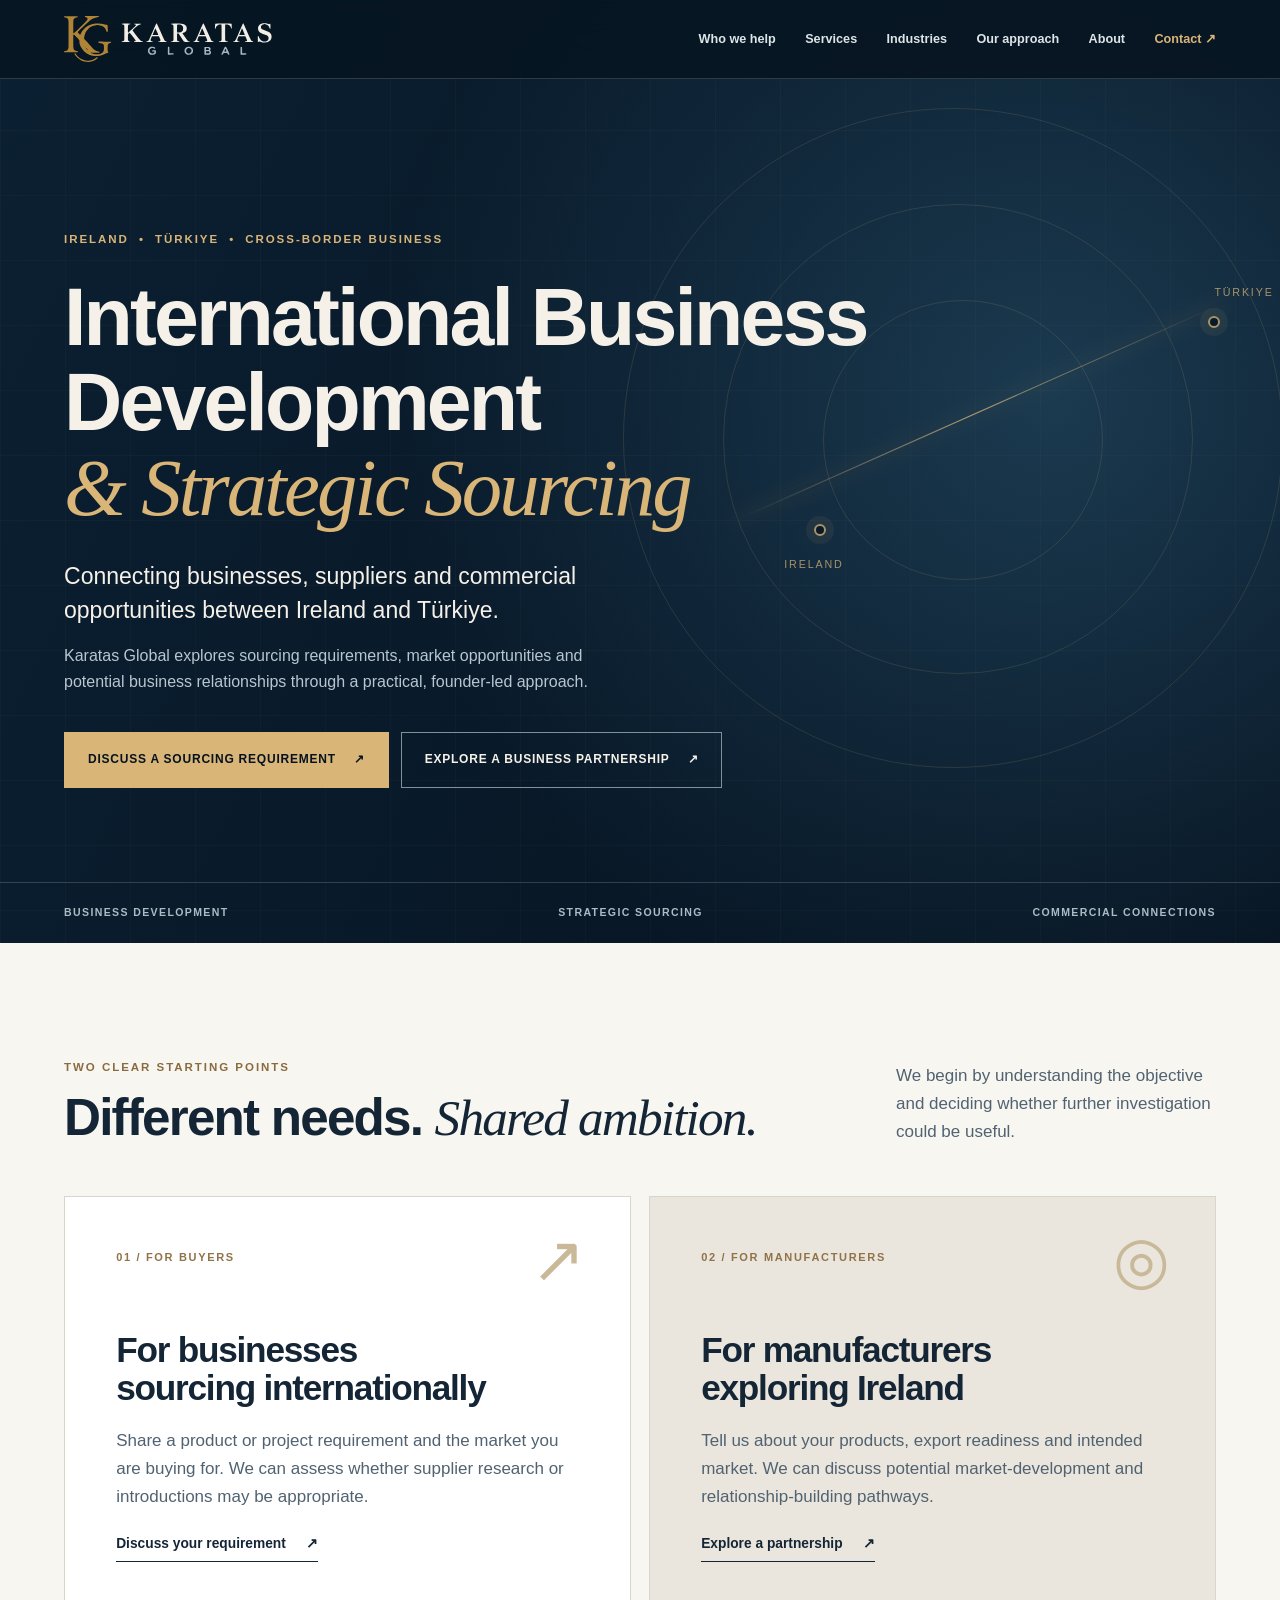
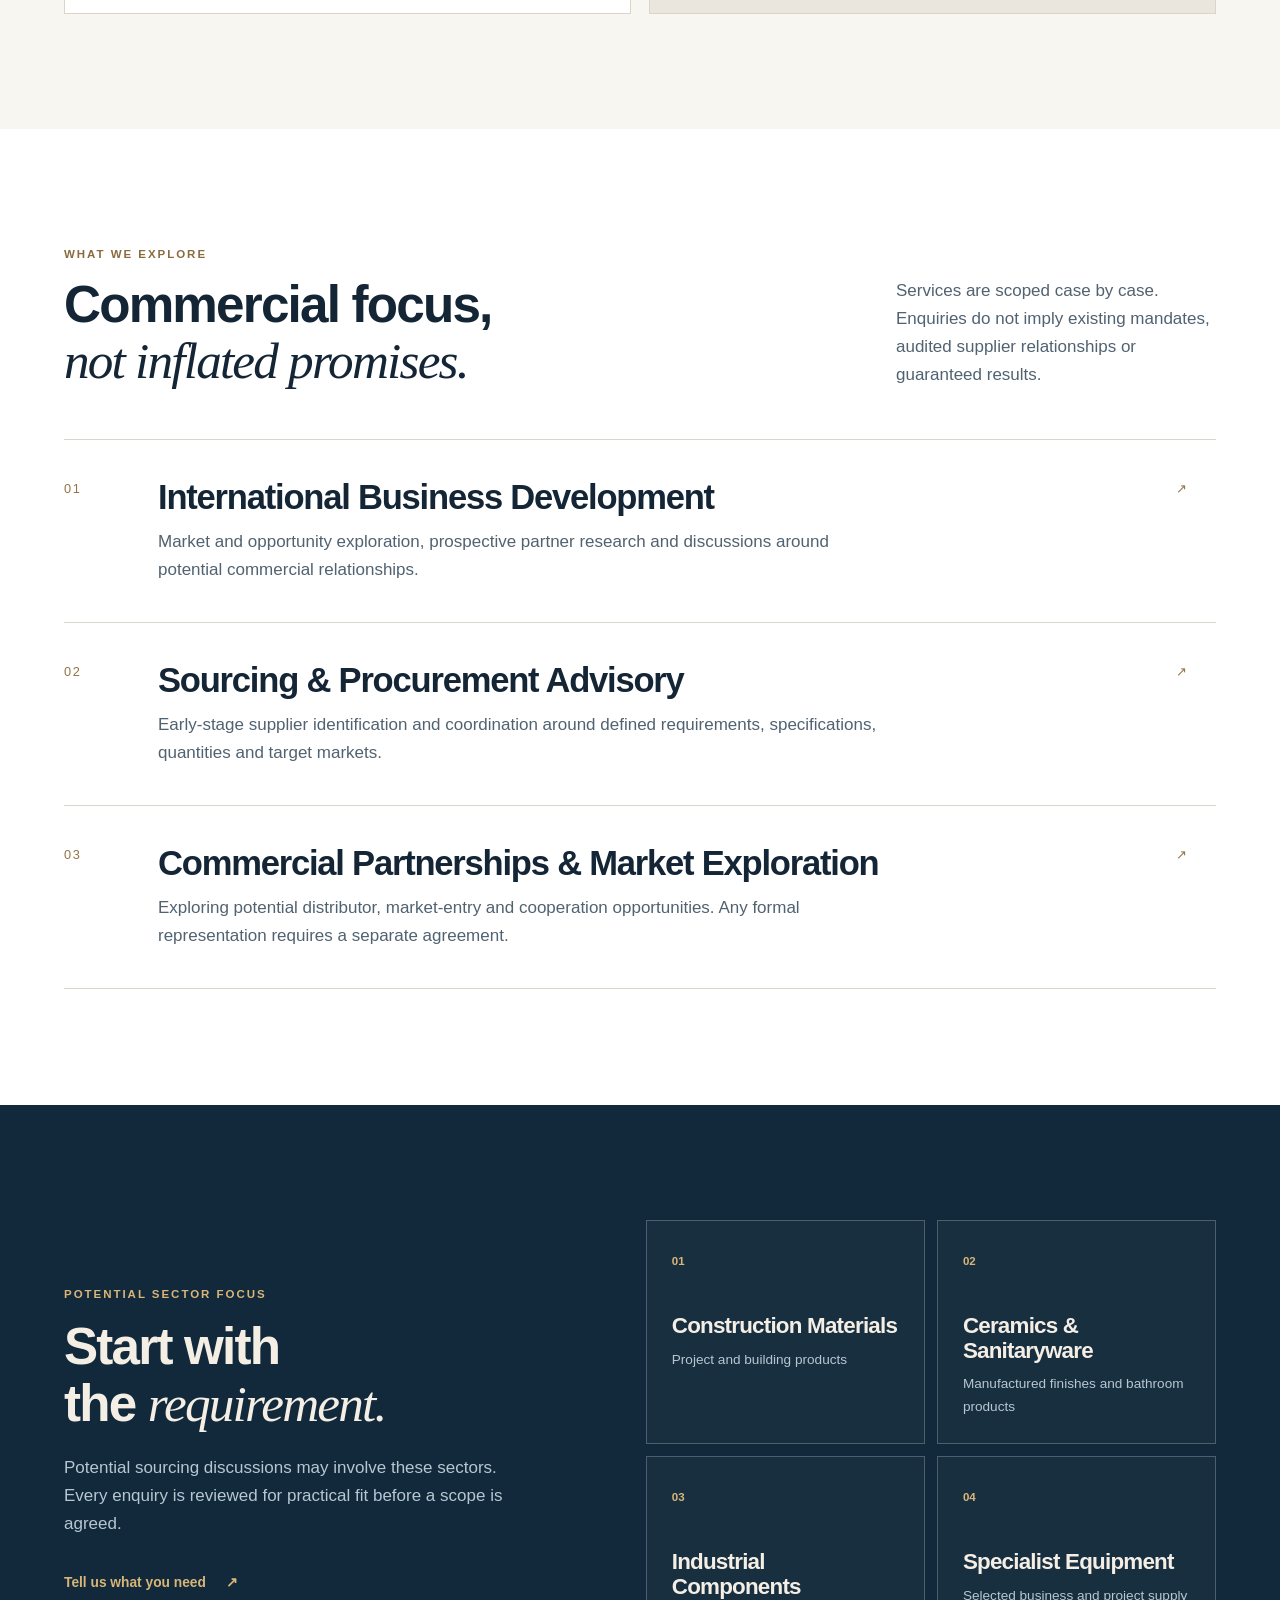
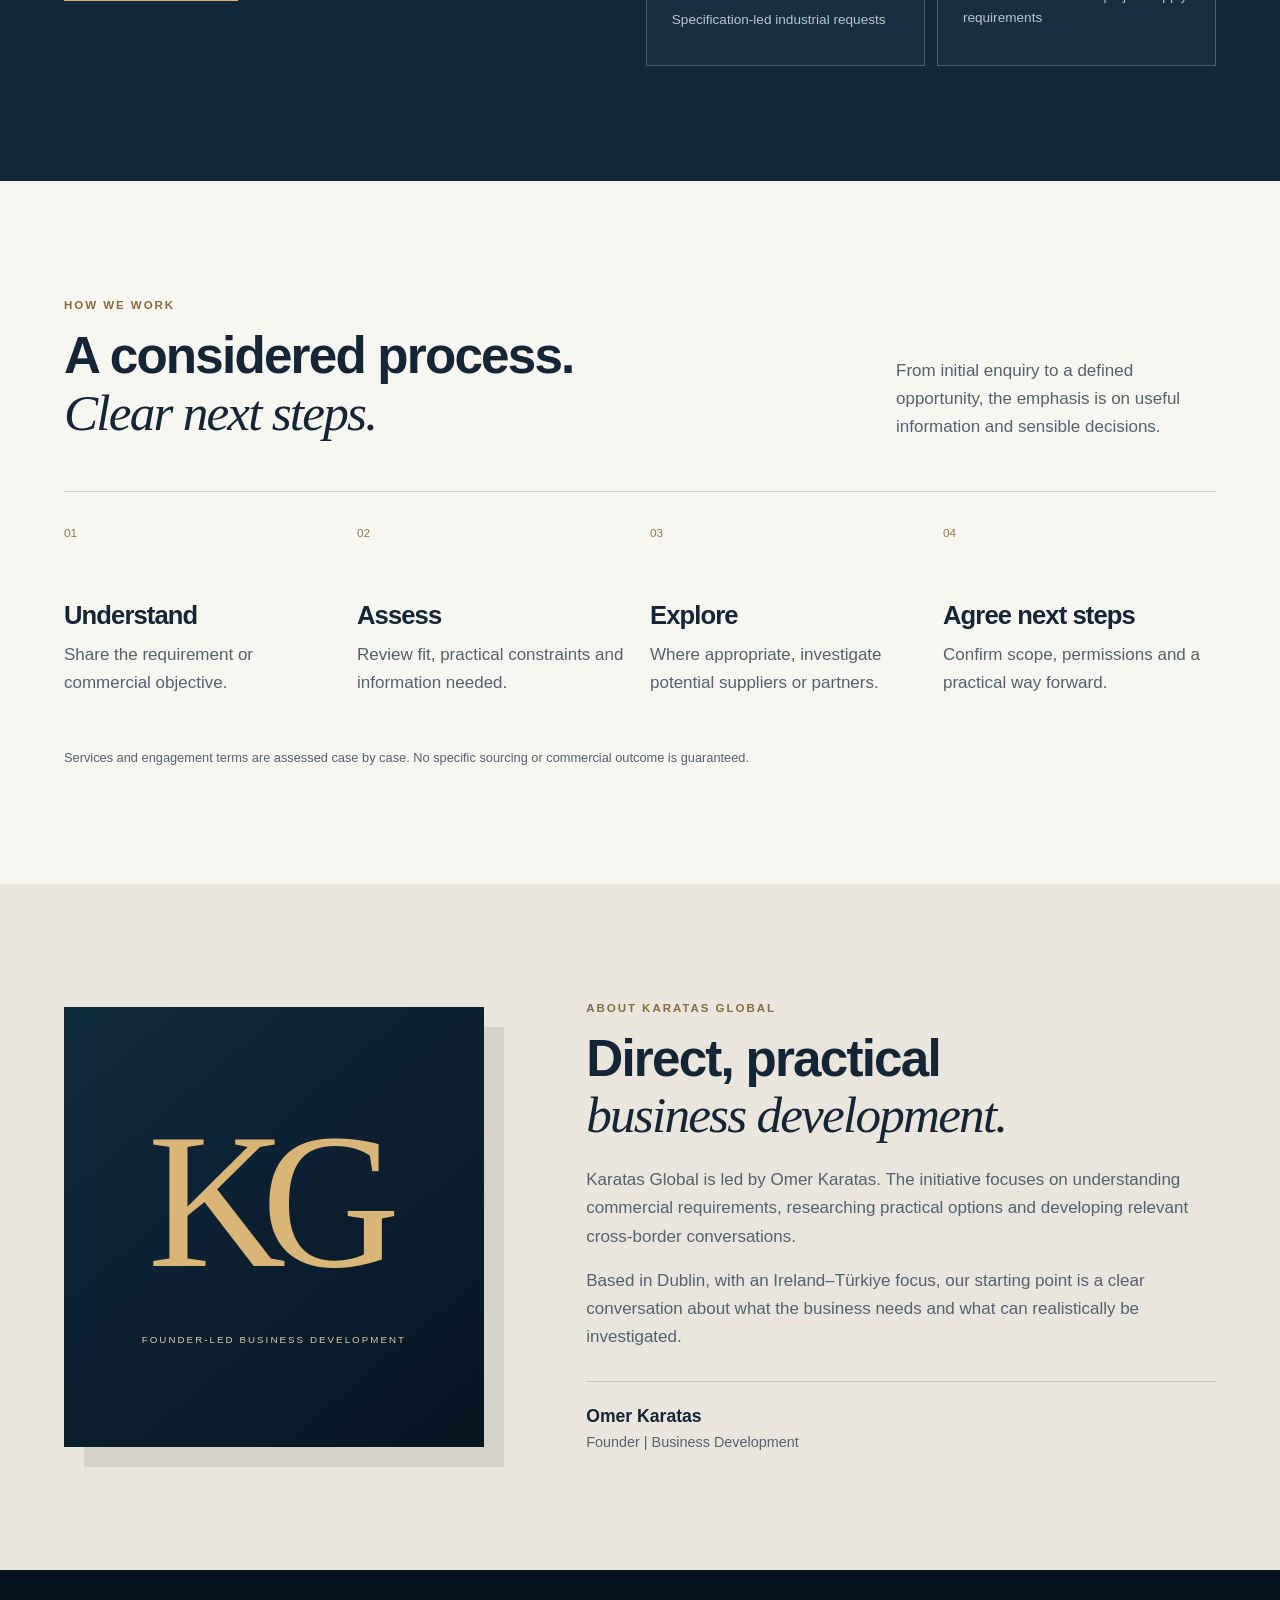
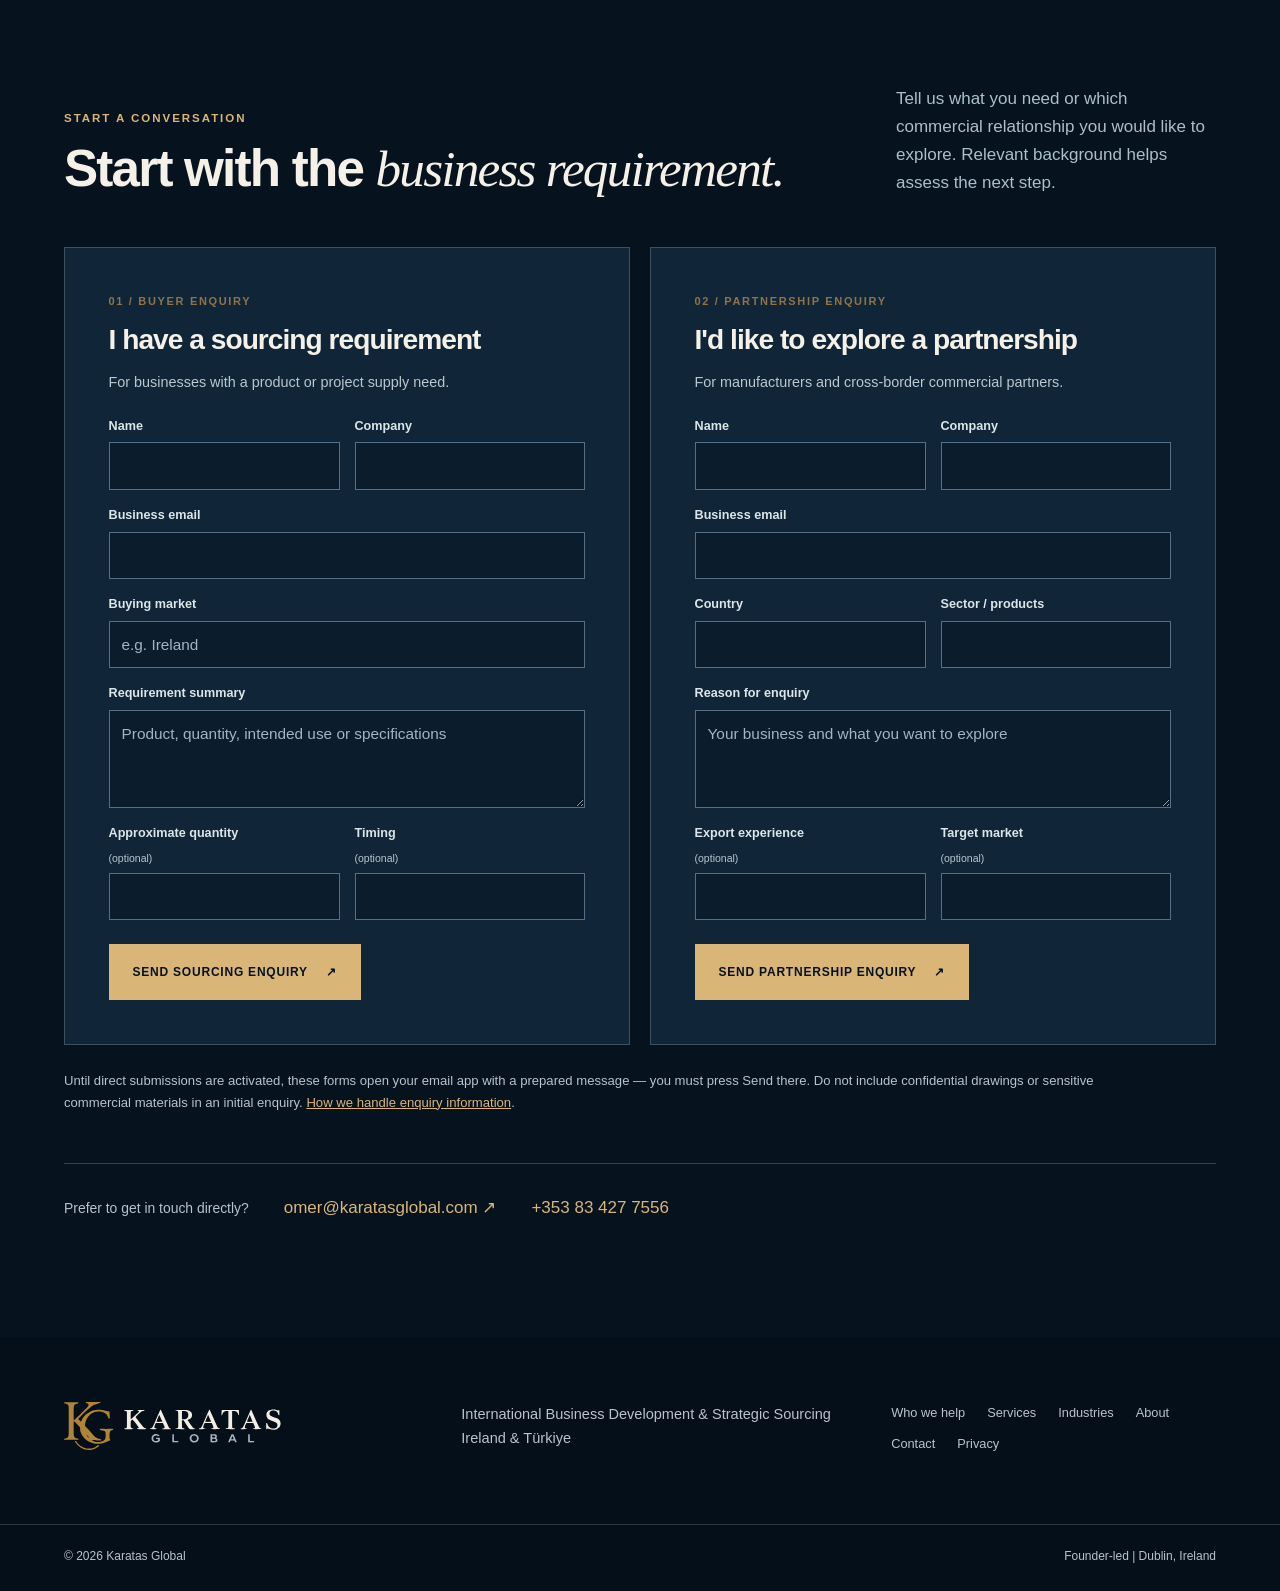
==== commit f12d94d6: "KG-WEB-001: protect no-JS forms from query-string PII exposure" ====
--- a/index.html
+++ b/index.html
@@ -72,7 +72,7 @@
   <section class="section contact" id="contact" aria-labelledby="contact-title"><div class="container">
     <div class="section-title section-title--light"><div><p class="eyebrow eyebrow--light">START A CONVERSATION</p><h2 id="contact-title">Start with the <em>business requirement.</em></h2></div><p>Tell us what you need or which commercial relationship you would like to explore. Relevant background helps assess the next step.</p></div>
     <div class="form-grid">
-      <form id="buyer-enquiry" class="enquiry-form" data-enquiry="buyer" novalidate><input type="hidden" name="enquiry_type" value="Buyer sourcing requirement"><div class="spam-trap" aria-hidden="true"><label>Leave this field empty<input type="text" name="_gotcha" tabindex="-1" autocomplete="off"></label></div><p class="card-kicker">01 / BUYER ENQUIRY</p><h3>I have a sourcing requirement</h3><p>For businesses with a product or project supply need.</p>
+      <form id="buyer-enquiry" class="enquiry-form" data-enquiry="buyer" action="mailto:omer@karatasglobal.com" method="post" enctype="text/plain"><input type="hidden" name="enquiry_type" value="Buyer sourcing requirement"><div class="spam-trap" aria-hidden="true"><label>Leave this field empty<input type="text" name="_gotcha" tabindex="-1" autocomplete="off"></label></div><p class="card-kicker">01 / BUYER ENQUIRY</p><h3>I have a sourcing requirement</h3><p>For businesses with a product or project supply need.</p>
         <div class="field-grid"><label>Name<input name="name" autocomplete="name" required maxlength="120"></label><label>Company<input name="company" autocomplete="organization" required maxlength="160"></label></div>
         <label>Business email<input type="email" name="email" autocomplete="email" required maxlength="200"></label>
         <label>Buying market<input name="market" required maxlength="120" placeholder="e.g. Ireland"></label>
@@ -80,7 +80,7 @@
         <div class="field-grid"><label>Approximate quantity <small>(optional)</small><input name="quantity" maxlength="120"></label><label>Timing <small>(optional)</small><input name="timing" maxlength="120"></label></div>
         <button class="btn btn--gold" type="submit" data-idle-label="Send Sourcing Enquiry">Send Sourcing Enquiry <span aria-hidden="true">↗</span></button><p class="form-feedback" role="status" aria-live="polite" tabindex="-1" hidden></p><div class="form-recovery" hidden><p>Your enquiry has not been confirmed as received. Please retry, or contact us directly.</p><button type="button" class="recovery-email">Open email app instead</button></div>
       </form>
-      <form id="partner-enquiry" class="enquiry-form" data-enquiry="supplier" novalidate><input type="hidden" name="enquiry_type" value="Manufacturer / commercial partnership"><div class="spam-trap" aria-hidden="true"><label>Leave this field empty<input type="text" name="_gotcha" tabindex="-1" autocomplete="off"></label></div><p class="card-kicker">02 / PARTNERSHIP ENQUIRY</p><h3>I'd like to explore a partnership</h3><p>For manufacturers and cross-border commercial partners.</p>
+      <form id="partner-enquiry" class="enquiry-form" data-enquiry="supplier" action="mailto:omer@karatasglobal.com" method="post" enctype="text/plain"><input type="hidden" name="enquiry_type" value="Manufacturer / commercial partnership"><div class="spam-trap" aria-hidden="true"><label>Leave this field empty<input type="text" name="_gotcha" tabindex="-1" autocomplete="off"></label></div><p class="card-kicker">02 / PARTNERSHIP ENQUIRY</p><h3>I'd like to explore a partnership</h3><p>For manufacturers and cross-border commercial partners.</p>
         <div class="field-grid"><label>Name<input name="name" autocomplete="name" required maxlength="120"></label><label>Company<input name="company" autocomplete="organization" required maxlength="160"></label></div>
         <label>Business email<input type="email" name="email" autocomplete="email" required maxlength="200"></label>
         <div class="field-grid"><label>Country<input name="country" required maxlength="120"></label><label>Sector / products<input name="sector" required maxlength="160"></label></div>
@@ -89,7 +89,7 @@
         <button class="btn btn--gold" type="submit" data-idle-label="Send Partnership Enquiry">Send Partnership Enquiry <span aria-hidden="true">↗</span></button><p class="form-feedback" role="status" aria-live="polite" tabindex="-1" hidden></p><div class="form-recovery" hidden><p>Your enquiry has not been confirmed as received. Please retry, or contact us directly.</p><button type="button" class="recovery-email">Open email app instead</button></div>
       </form>
     </div>
-    <p class="form-notice"><span id="contact-mode-note">Until direct submissions are activated, these forms open your email app with a prepared message — you must press Send there.</span> Do not include confidential drawings or sensitive commercial materials in an initial enquiry. <a href="privacy.html">How we handle enquiry information</a>.</p>
+    <noscript><p class="form-notice">JavaScript is disabled. Submitting may open your email application; alternatively email <a href="mailto:omer@karatasglobal.com">omer@karatasglobal.com</a> directly.</p></noscript><p class="form-notice"><span id="contact-mode-note">Until direct submissions are activated, these forms open your email app with a prepared message — you must press Send there.</span> Do not include confidential drawings or sensitive commercial materials in an initial enquiry. <a href="privacy.html">How we handle enquiry information</a>.</p>
     <div class="direct-contact"><p>Prefer to get in touch directly?</p><a href="mailto:omer@karatasglobal.com">omer@karatasglobal.com <span aria-hidden="true">↗</span></a><a href="tel:+353834277556">+353 83 427 7556</a></div>
   </div></section>
 </main>
--- a/assets/css/styles.css
+++ b/assets/css/styles.css
@@ -13,3 +13,21 @@
 @media(max-width:900px){.hero{min-height:0}.hero-content{padding-top:170px;padding-bottom:105px}.hero h1{font-size:clamp(2.9rem,8vw,5rem)}.hero-visual{opacity:.19;right:-45%}.section-title{display:block}.section-title>p{max-width:660px;margin-top:24px}.audience-grid,.industry-grid,.founder-grid,.form-grid{grid-template-columns:1fr}.founder-graphic{min-height:320px}.steps{grid-template-columns:1fr 1fr;gap:35px}.steps h3{margin-top:25px}.footer-grid{grid-template-columns:1fr 1fr}.footer-grid nav{grid-column:1/-1}}
 @media(max-width:560px){.header-row{height:66px}.site-nav{top:66px}.brand img{height:37px;max-width:180px}.hero-content{padding-top:135px;padding-bottom:105px}.hero h1{font-size:clamp(2.45rem,11.2vw,4rem)}.hero .eyebrow{font-size:.61rem;letter-spacing:.08em}.hero-actions{flex-direction:column}.hero-actions .btn{justify-content:space-between}.hero-strip .container{gap:8px;flex-wrap:wrap;letter-spacing:0;font-size:.55rem}.audience-card{min-height:0;padding:28px}.audience-card h3{margin-top:55px}.card-icon{right:25px;top:25px}.service-row{grid-template-columns:35px 1fr;gap:15px;padding:30px 0}.service-row>span:last-child{display:none}.sector-grid,.steps,.field-grid{grid-template-columns:1fr}.sector-grid>div{min-height:175px}.founder-graphic{min-height:250px}.founder-graphic span{font-size:7rem}.founder-graphic small{font-size:.53rem}.enquiry-form{padding:25px 20px}.enquiry-form .btn{width:100%;justify-content:space-between}.footer-grid{grid-template-columns:1fr}.footer-grid nav{grid-column:auto}}
 @media(prefers-reduced-motion:reduce){html{scroll-behavior:auto}*,*:before,*:after{transition:none!important}}
+
+/* KG-WEB-001 — direct form submission UI; errors never masquerade as success. */
+.spam-trap{position:absolute!important;left:-10000px!important;width:1px!important;height:1px!important;overflow:hidden!important}
+.enquiry-form button[disabled]{opacity:.65;cursor:wait}
+.form-feedback{padding:13px 15px;border:1px solid #91a8b9;color:#eef5f8;font-size:.9rem}
+.form-feedback[data-tone="success"]{border-color:#bdcda7;background:#1c3b36}
+.form-feedback[data-tone="error"]{border-color:#e4ab99;background:#442c31}
+.form-recovery{border:1px solid #bd9190;padding:15px;color:#f4e5e0;font-size:.86rem}
+.form-recovery p{margin-bottom:10px}
+.recovery-email{background:transparent;color:var(--gold);border:0;border-bottom:1px solid var(--gold);padding:0 0 3px;cursor:pointer;font-weight:700}
+.form-notice a{color:var(--gold)}
+.text-page{background:var(--paper)}.text-page main{padding-top:calc(78px + 75px);padding-bottom:90px;max-width:980px}
+.text-page h1{font-size:clamp(2.2rem,5vw,4.2rem);margin:15px 0 30px}
+.text-page h2{font-size:1.6rem;margin:32px 0 12px}
+.text-page p,.text-page li{margin:12px 0;color:var(--muted)}
+.text-page ul{padding-left:20px}.text-page li{list-style:disc}
+.text-page a{color:#735323}
+@media(max-width:560px){.text-page main{padding-top:140px}}
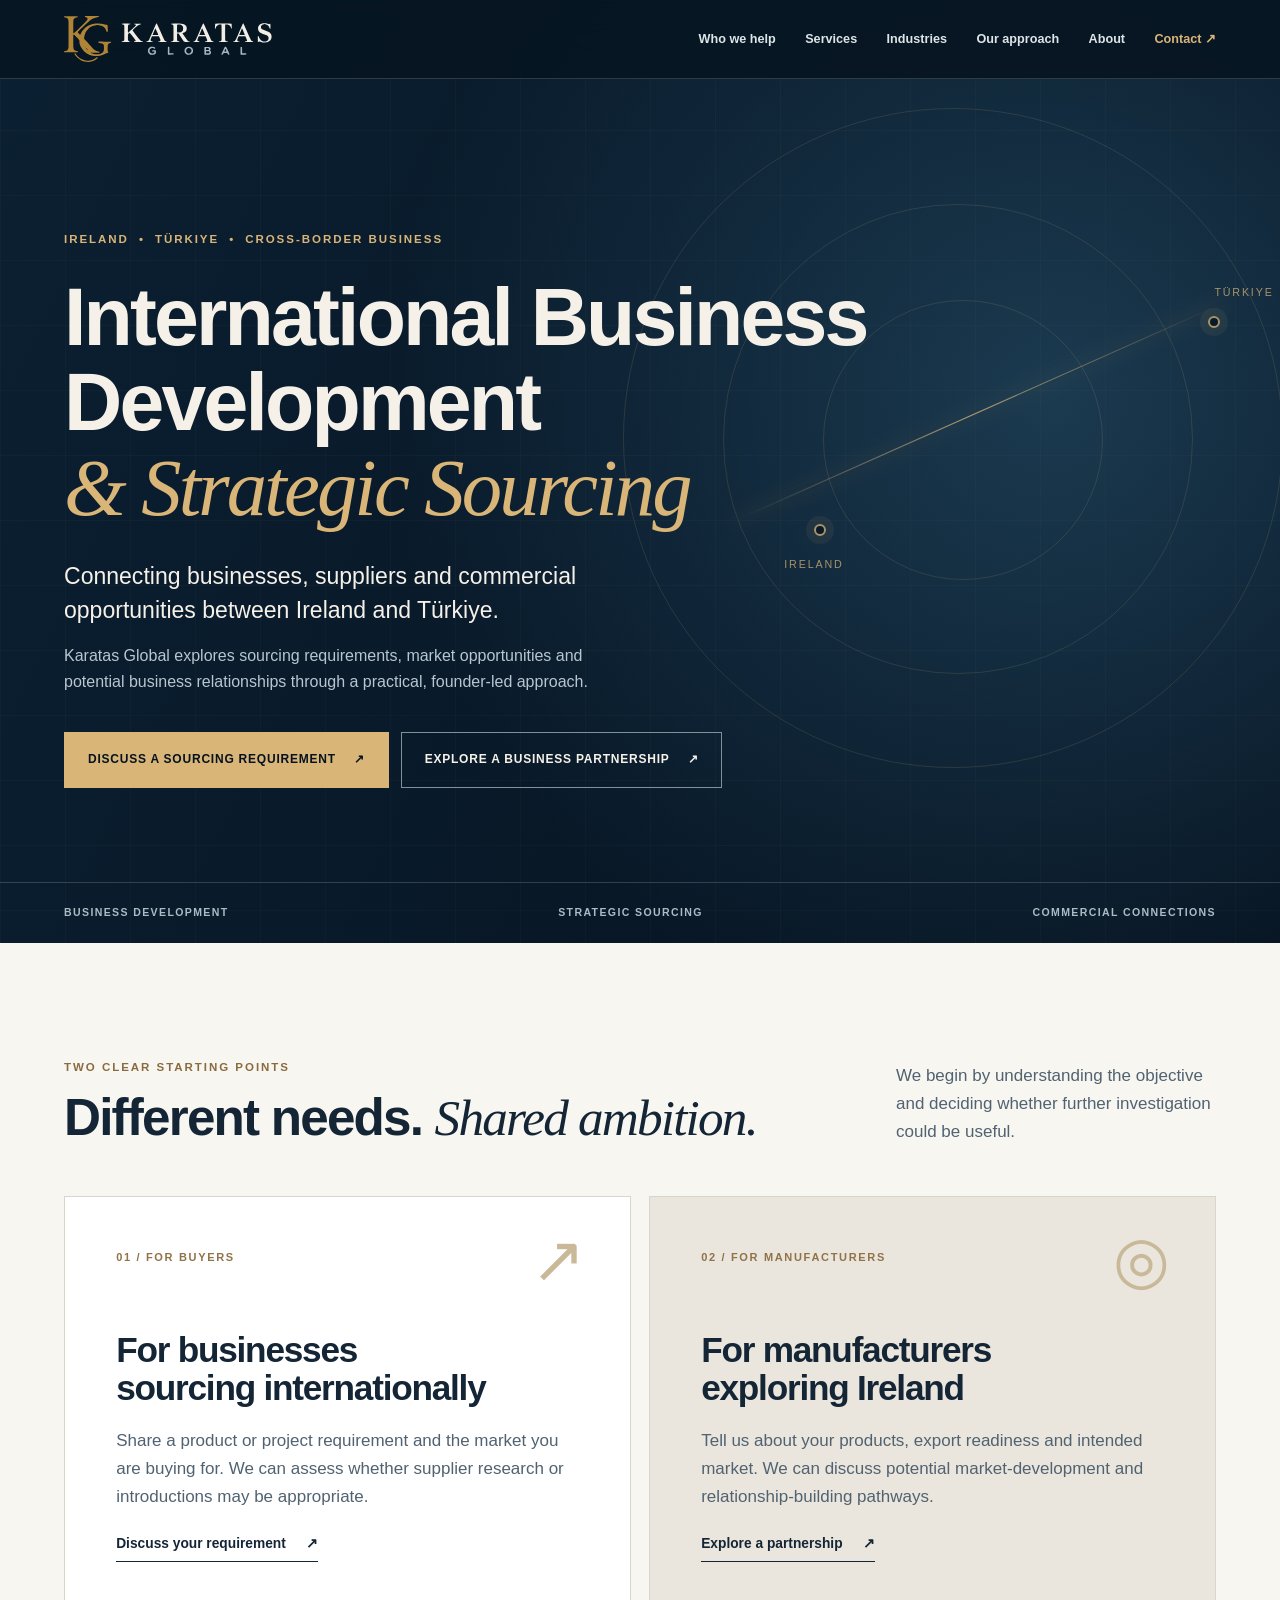
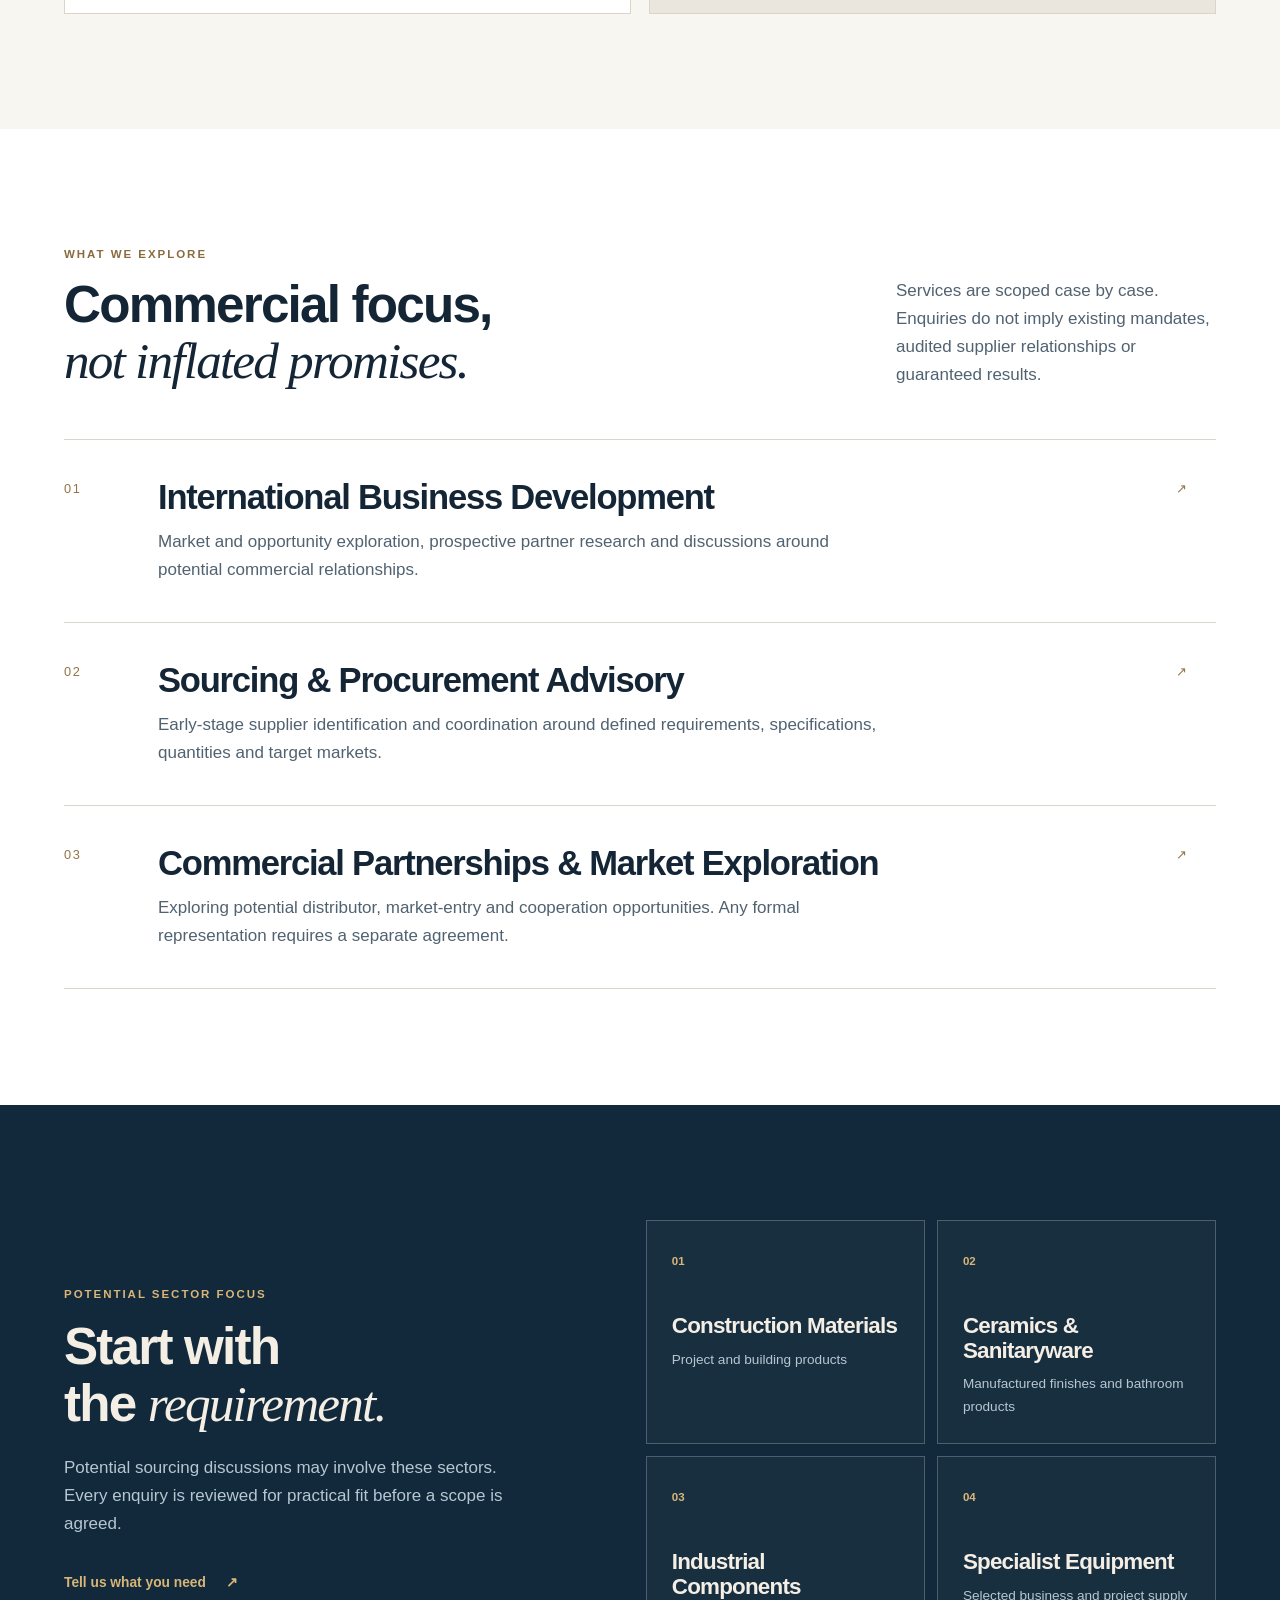
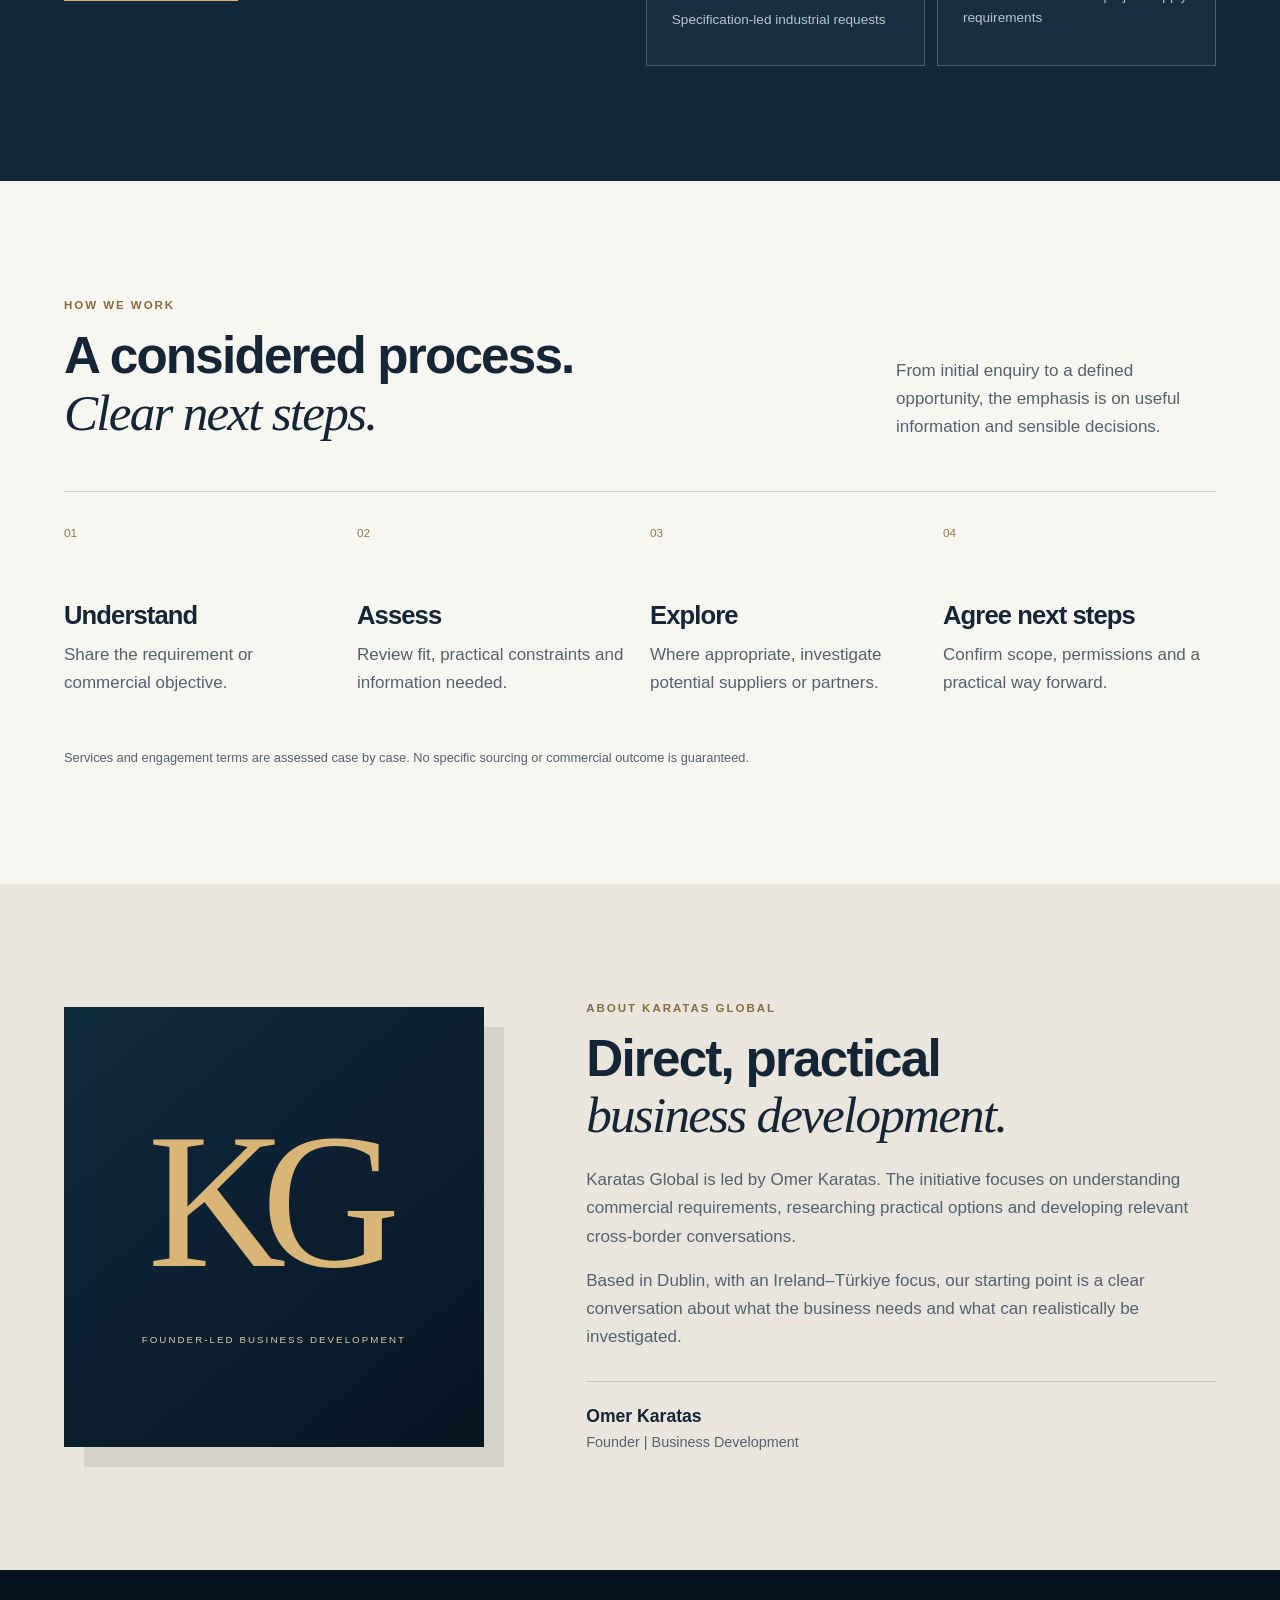
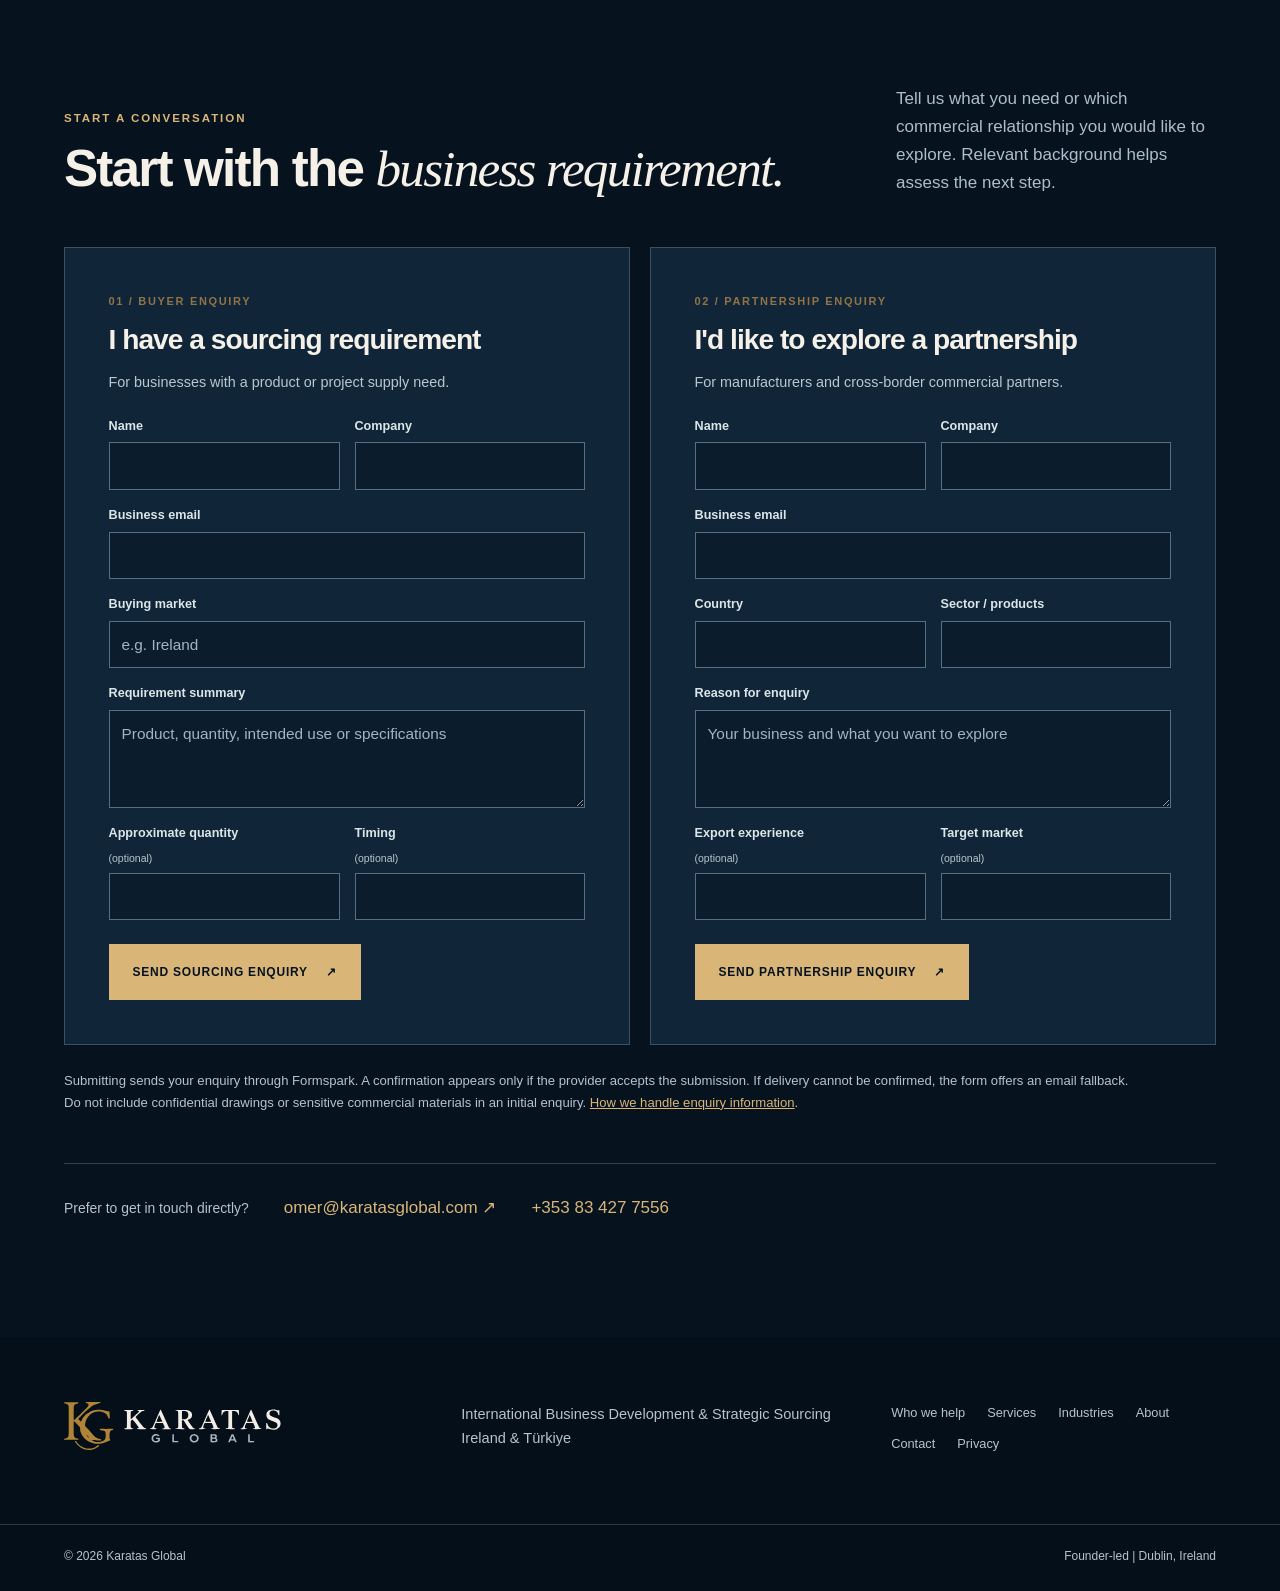
==== commit 1e848990: "KG-WEB-001: configure Karatas Global Formspark endpoint in index.html" ====
--- a/index.html
+++ b/index.html
@@ -72,7 +72,7 @@
   <section class="section contact" id="contact" aria-labelledby="contact-title"><div class="container">
     <div class="section-title section-title--light"><div><p class="eyebrow eyebrow--light">START A CONVERSATION</p><h2 id="contact-title">Start with the <em>business requirement.</em></h2></div><p>Tell us what you need or which commercial relationship you would like to explore. Relevant background helps assess the next step.</p></div>
     <div class="form-grid">
-      <form id="buyer-enquiry" class="enquiry-form" data-enquiry="buyer" action="mailto:omer@karatasglobal.com" method="post" enctype="text/plain"><input type="hidden" name="enquiry_type" value="Buyer sourcing requirement"><div class="spam-trap" aria-hidden="true"><label>Leave this field empty<input type="text" name="_gotcha" tabindex="-1" autocomplete="off"></label></div><p class="card-kicker">01 / BUYER ENQUIRY</p><h3>I have a sourcing requirement</h3><p>For businesses with a product or project supply need.</p>
+      <form id="buyer-enquiry" class="enquiry-form" data-enquiry="buyer" action="https://submit-form.com/VPg3Xqson" method="post"><input type="hidden" name="_email.subject" value="New Karatas Global sourcing enquiry"><input type="hidden" name="_redirect" value="https://www.karatasglobal.com/enquiry-sent.html"><input type="hidden" name="_error" value="https://www.karatasglobal.com/enquiry-error.html"><input type="hidden" name="_append" value="false"><input type="hidden" name="enquiry_type" value="Buyer sourcing requirement"><div class="spam-trap" aria-hidden="true"><label>Leave this field empty<input type="text" name="_gotcha" tabindex="-1" autocomplete="off"></label></div><p class="card-kicker">01 / BUYER ENQUIRY</p><h3>I have a sourcing requirement</h3><p>For businesses with a product or project supply need.</p>
         <div class="field-grid"><label>Name<input name="name" autocomplete="name" required maxlength="120"></label><label>Company<input name="company" autocomplete="organization" required maxlength="160"></label></div>
         <label>Business email<input type="email" name="email" autocomplete="email" required maxlength="200"></label>
         <label>Buying market<input name="market" required maxlength="120" placeholder="e.g. Ireland"></label>
@@ -80,7 +80,7 @@
         <div class="field-grid"><label>Approximate quantity <small>(optional)</small><input name="quantity" maxlength="120"></label><label>Timing <small>(optional)</small><input name="timing" maxlength="120"></label></div>
         <button class="btn btn--gold" type="submit" data-idle-label="Send Sourcing Enquiry">Send Sourcing Enquiry <span aria-hidden="true">↗</span></button><p class="form-feedback" role="status" aria-live="polite" tabindex="-1" hidden></p><div class="form-recovery" hidden><p>Your enquiry has not been confirmed as received. Please retry, or contact us directly.</p><button type="button" class="recovery-email">Open email app instead</button></div>
       </form>
-      <form id="partner-enquiry" class="enquiry-form" data-enquiry="supplier" action="mailto:omer@karatasglobal.com" method="post" enctype="text/plain"><input type="hidden" name="enquiry_type" value="Manufacturer / commercial partnership"><div class="spam-trap" aria-hidden="true"><label>Leave this field empty<input type="text" name="_gotcha" tabindex="-1" autocomplete="off"></label></div><p class="card-kicker">02 / PARTNERSHIP ENQUIRY</p><h3>I'd like to explore a partnership</h3><p>For manufacturers and cross-border commercial partners.</p>
+      <form id="partner-enquiry" class="enquiry-form" data-enquiry="supplier" action="https://submit-form.com/VPg3Xqson" method="post"><input type="hidden" name="_email.subject" value="New Karatas Global partnership enquiry"><input type="hidden" name="_redirect" value="https://www.karatasglobal.com/enquiry-sent.html"><input type="hidden" name="_error" value="https://www.karatasglobal.com/enquiry-error.html"><input type="hidden" name="_append" value="false"><input type="hidden" name="enquiry_type" value="Manufacturer / commercial partnership"><div class="spam-trap" aria-hidden="true"><label>Leave this field empty<input type="text" name="_gotcha" tabindex="-1" autocomplete="off"></label></div><p class="card-kicker">02 / PARTNERSHIP ENQUIRY</p><h3>I'd like to explore a partnership</h3><p>For manufacturers and cross-border commercial partners.</p>
         <div class="field-grid"><label>Name<input name="name" autocomplete="name" required maxlength="120"></label><label>Company<input name="company" autocomplete="organization" required maxlength="160"></label></div>
         <label>Business email<input type="email" name="email" autocomplete="email" required maxlength="200"></label>
         <div class="field-grid"><label>Country<input name="country" required maxlength="120"></label><label>Sector / products<input name="sector" required maxlength="160"></label></div>
@@ -89,7 +89,7 @@
         <button class="btn btn--gold" type="submit" data-idle-label="Send Partnership Enquiry">Send Partnership Enquiry <span aria-hidden="true">↗</span></button><p class="form-feedback" role="status" aria-live="polite" tabindex="-1" hidden></p><div class="form-recovery" hidden><p>Your enquiry has not been confirmed as received. Please retry, or contact us directly.</p><button type="button" class="recovery-email">Open email app instead</button></div>
       </form>
     </div>
-    <noscript><p class="form-notice">JavaScript is disabled. Submitting may open your email application; alternatively email <a href="mailto:omer@karatasglobal.com">omer@karatasglobal.com</a> directly.</p></noscript><p class="form-notice"><span id="contact-mode-note">Until direct submissions are activated, these forms open your email app with a prepared message — you must press Send there.</span> Do not include confidential drawings or sensitive commercial materials in an initial enquiry. <a href="privacy.html">How we handle enquiry information</a>.</p>
+    <noscript><p class="form-notice">JavaScript is disabled. Submitting takes you to Formspark, which handles the enquiry and redirects you to a confirmation or error page. Alternatively email <a href="mailto:omer@karatasglobal.com">omer@karatasglobal.com</a> directly.</p></noscript><p class="form-notice"><span id="contact-mode-note">Submitting sends your enquiry through Formspark. A confirmation appears only if the provider accepts the submission. If delivery cannot be confirmed, the form offers an email fallback.</span> Do not include confidential drawings or sensitive commercial materials in an initial enquiry. <a href="privacy.html">How we handle enquiry information</a>.</p>
     <div class="direct-contact"><p>Prefer to get in touch directly?</p><a href="mailto:omer@karatasglobal.com">omer@karatasglobal.com <span aria-hidden="true">↗</span></a><a href="tel:+353834277556">+353 83 427 7556</a></div>
   </div></section>
 </main>
